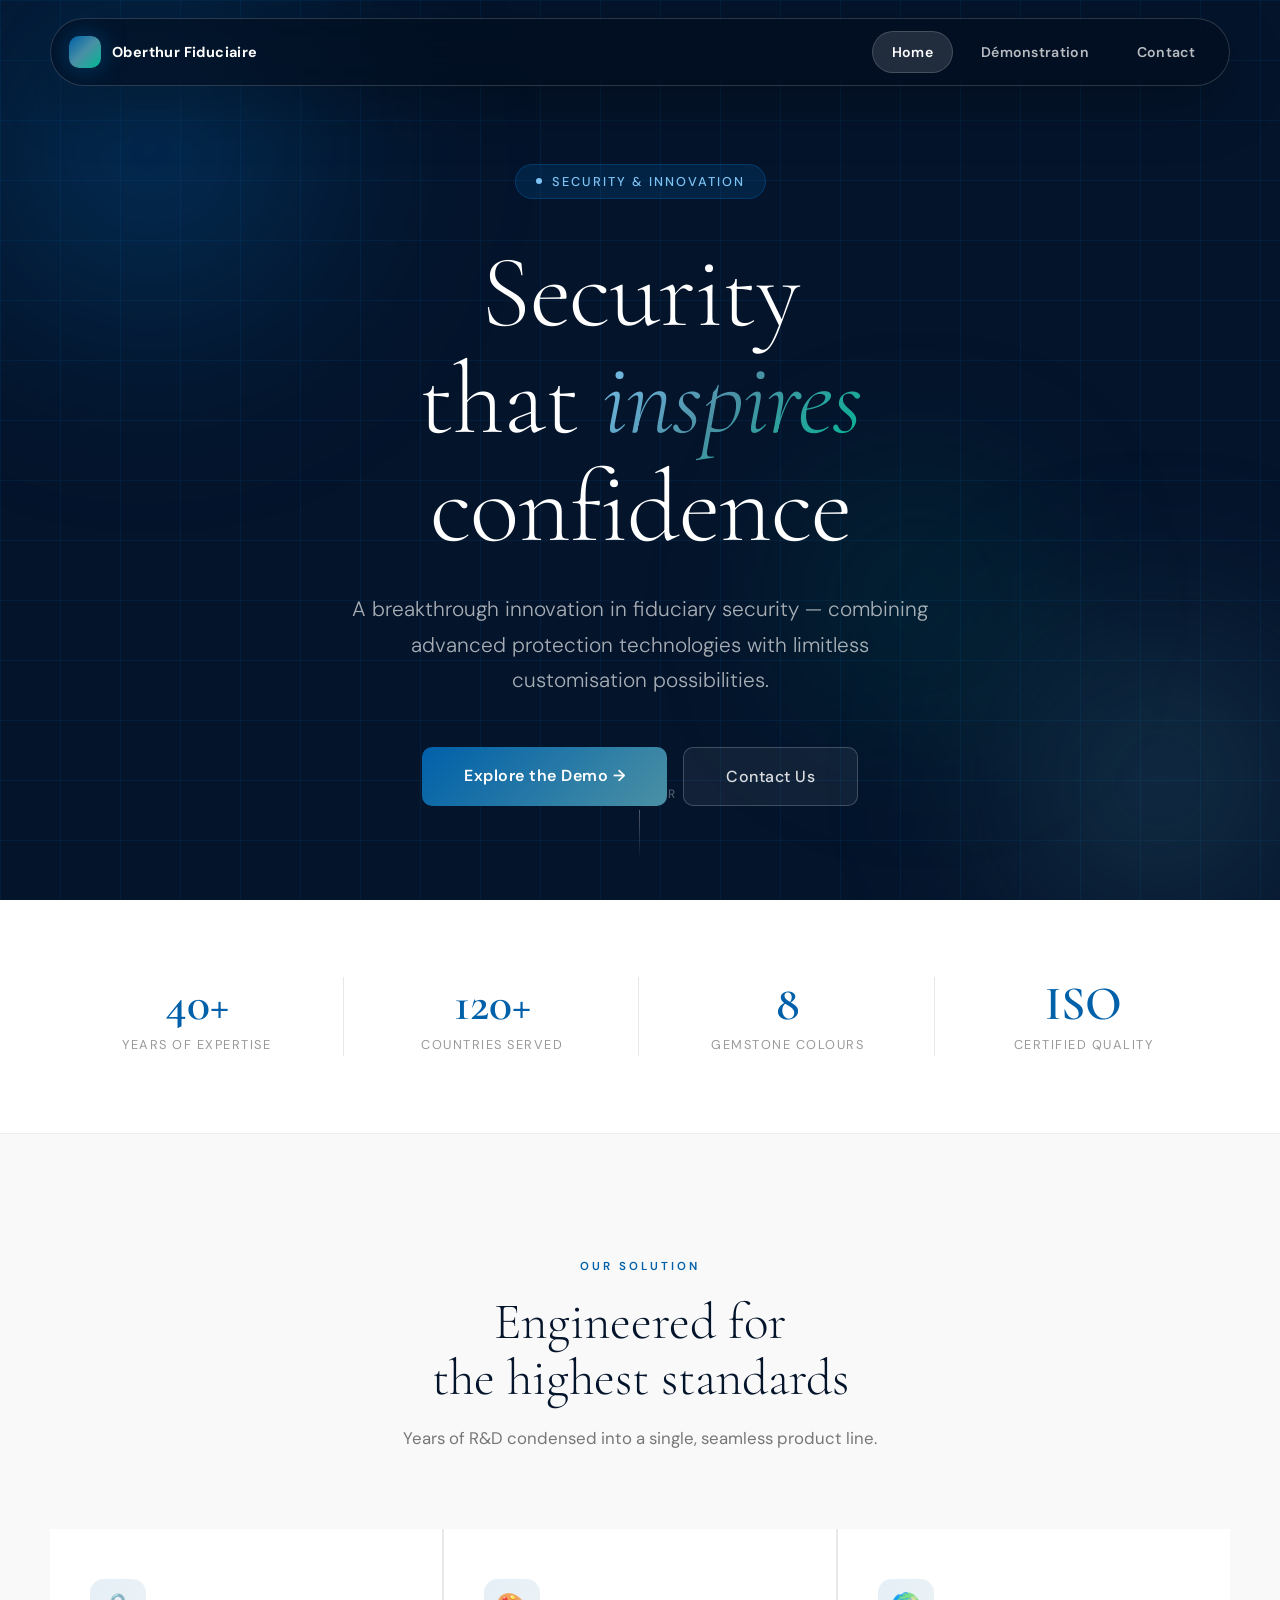
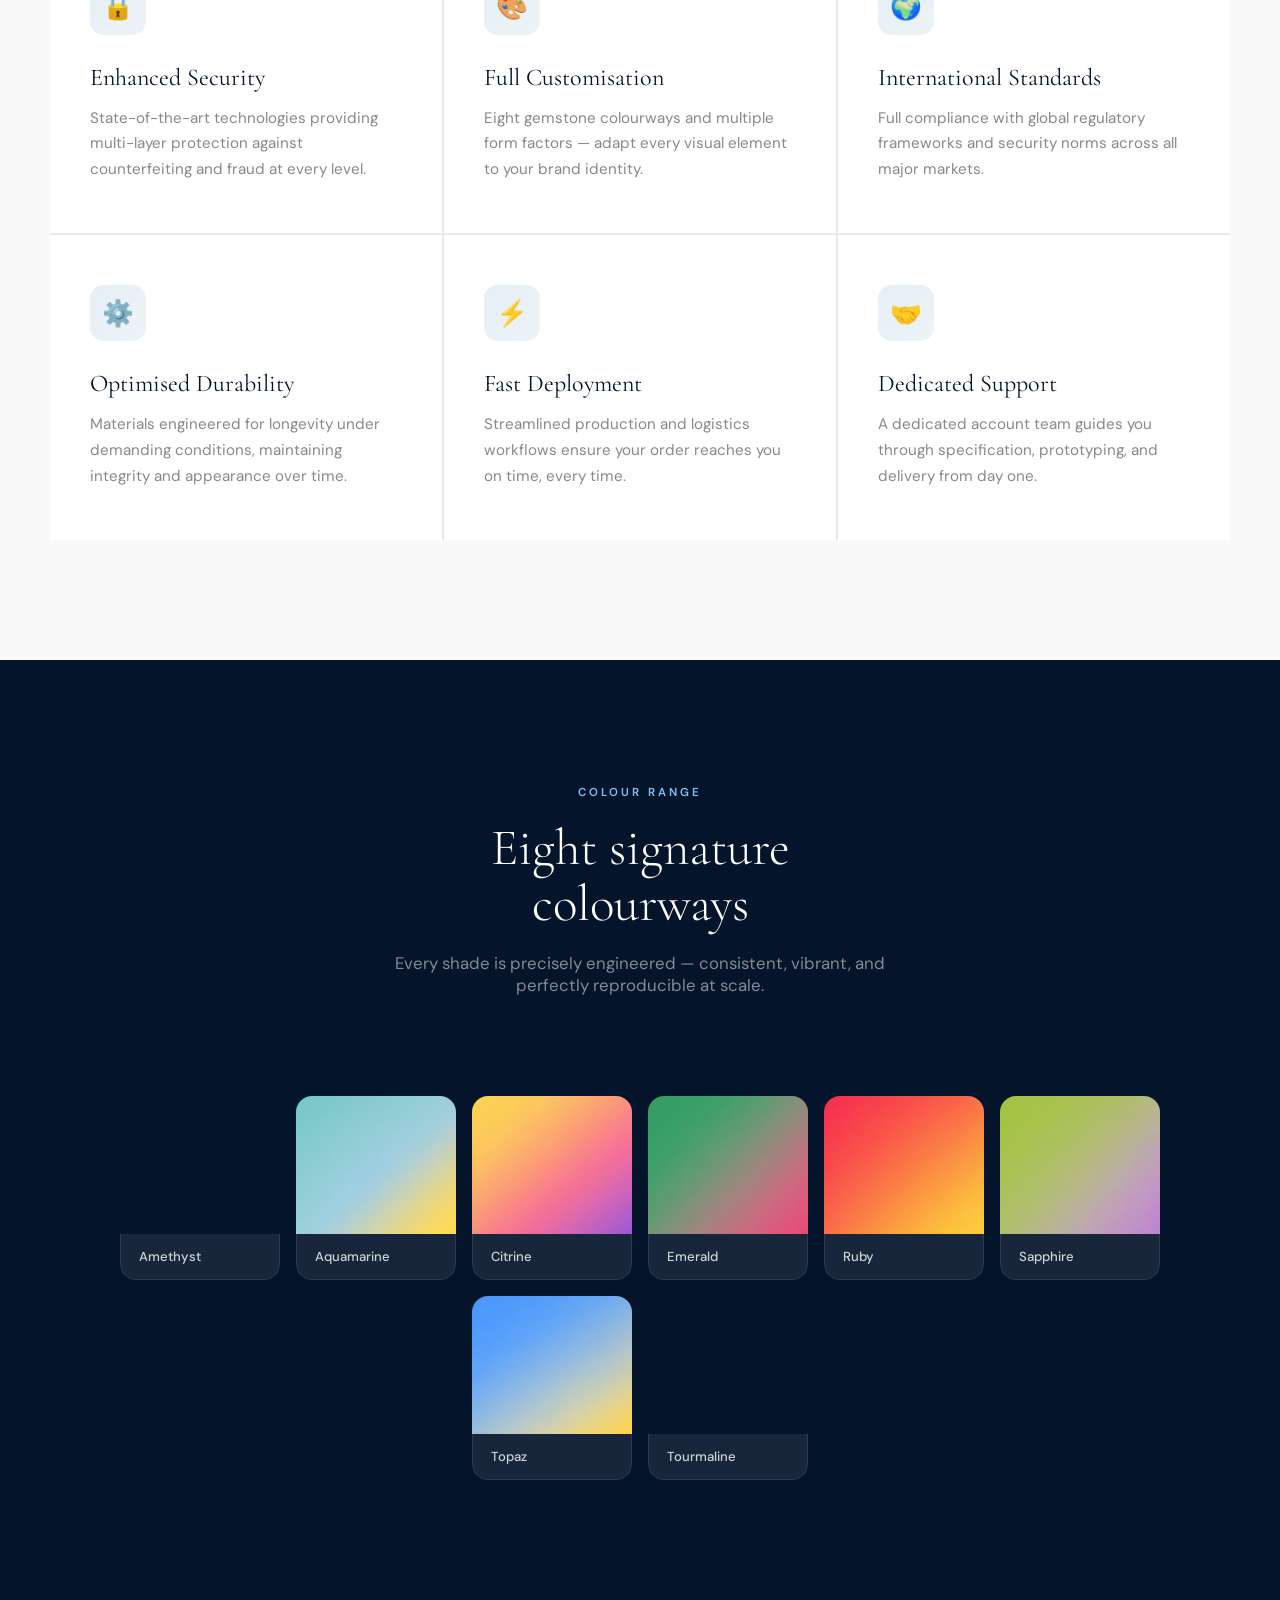
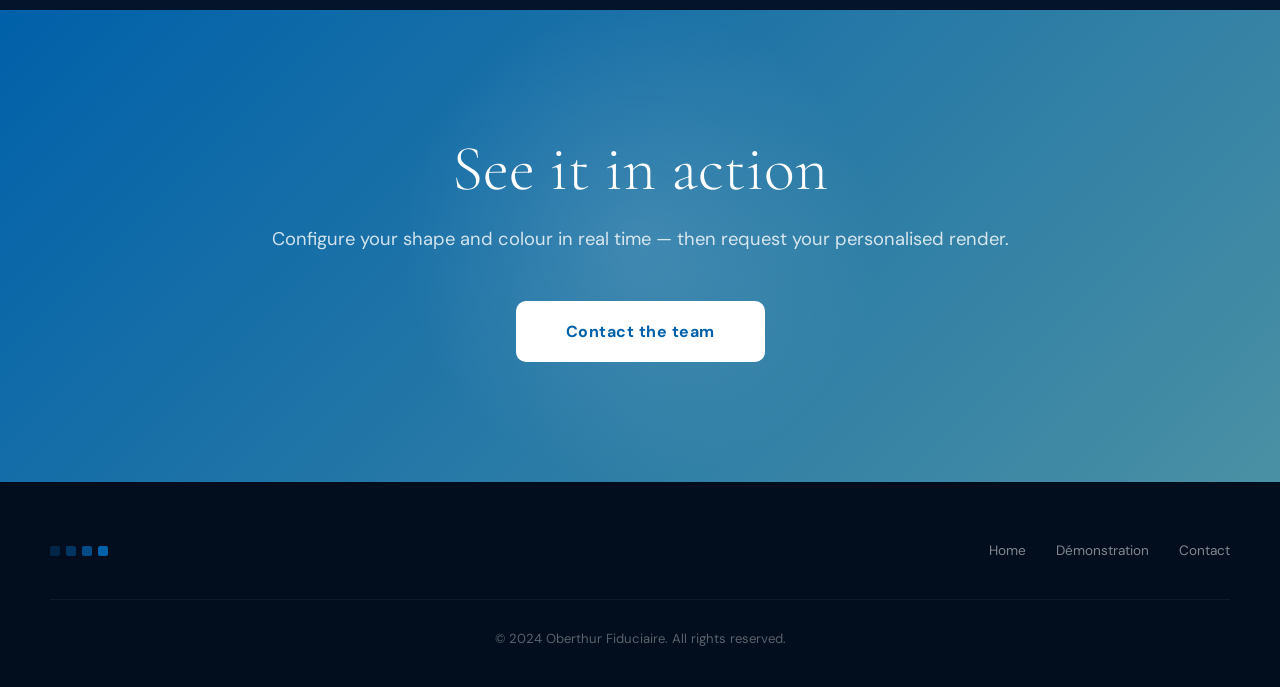
==== index.html @ b6d2b494 "Initial commit" ====
<!DOCTYPE html>
<html lang="fr">
<head>
    <meta charset="UTF-8">
    <meta name="viewport" content="width=device-width, initial-scale=1.0">
    <title>New Solution — Oberthur Fiduciaire</title>
    <link rel="preconnect" href="https://fonts.googleapis.com">
    <link rel="preconnect" href="https://fonts.gstatic.com" crossorigin>
    <link href="https://fonts.googleapis.com/css2?family=Cormorant+Garamond:wght@300;400;600&family=DM+Sans:wght@300;400;500;600;700&display=swap" rel="stylesheet">
    <link rel="stylesheet" href="index.css">
</head>
<body>

    <header class="site-header">
        <div class="container header-inner">
            <a href="index.html" class="brand" aria-label="Accueil Oberthur Fiduciaire">
                <span class="brand-mark"></span>
                <span>Oberthur Fiduciaire</span>
            </a>

            <nav class="main-nav" aria-label="Navigation principale">
                <ul>
                    <li><a href="index.html" class="active">Home</a></li>
                    <li><a href="demo.html">Démonstration</a></li>
                    <li><a href="#contact">Contact</a></li>
                </ul>
            </nav>
        </div>
    </header>

    <main>
        <section class="hero" id="home">
            <div class="hero-bg-grid"></div>
            <div class="hero-orb orb-1"></div>
            <div class="hero-orb orb-2"></div>
            <div class="hero-orb orb-3"></div>

            <div class="hero-content">
                <span class="hero-eyebrow">Security &amp; Innovation</span>
                <h1>Security<br>that <em>inspires</em><br>confidence</h1>
                <p class="hero-lead">A breakthrough innovation in fiduciary security — combining advanced protection technologies with limitless customisation possibilities.</p>
                <div class="hero-actions">
                    <a href="#demonstration" class="btn-hero-primary">Explore the Demo →</a>
                    <a href="#contact" class="btn-hero-ghost">Contact Us</a>
                </div>
            </div>

            <div class="hero-scroll">
                <span>Discover</span>
                <div class="hero-scroll-line"></div>
            </div>
        </section>

        <section class="stats-band" aria-label="Chiffres clés">
            <div class="container">
                <div class="stats-grid">
                    <div class="stat-item">
                        <span class="stat-number">40+</span>
                        <span class="stat-label">Years of expertise</span>
                    </div>
                    <div class="stat-item">
                        <span class="stat-number">120+</span>
                        <span class="stat-label">Countries served</span>
                    </div>
                    <div class="stat-item">
                        <span class="stat-number">8</span>
                        <span class="stat-label">Gemstone colours</span>
                    </div>
                    <div class="stat-item">
                        <span class="stat-number">ISO</span>
                        <span class="stat-label">Certified quality</span>
                    </div>
                </div>
            </div>
        </section>

        <section class="features-section" id="demonstration">
            <div class="container">
                <div class="section-header">
                    <span class="section-tag">Our Solution</span>
                    <h2>Engineered for<br>the highest standards</h2>
                    <p>Years of R&amp;D condensed into a single, seamless product line.</p>
                </div>

                <div class="features-grid">
                    <article class="feature-card">
                        <div class="feature-icon">🔒</div>
                        <h3>Enhanced Security</h3>
                        <p>State-of-the-art technologies providing multi-layer protection against counterfeiting and fraud at every level.</p>
                    </article>
                    <article class="feature-card">
                        <div class="feature-icon">🎨</div>
                        <h3>Full Customisation</h3>
                        <p>Eight gemstone colourways and multiple form factors — adapt every visual element to your brand identity.</p>
                    </article>
                    <article class="feature-card">
                        <div class="feature-icon">🌍</div>
                        <h3>International Standards</h3>
                        <p>Full compliance with global regulatory frameworks and security norms across all major markets.</p>
                    </article>
                    <article class="feature-card">
                        <div class="feature-icon">⚙️</div>
                        <h3>Optimised Durability</h3>
                        <p>Materials engineered for longevity under demanding conditions, maintaining integrity and appearance over time.</p>
                    </article>
                    <article class="feature-card">
                        <div class="feature-icon">⚡</div>
                        <h3>Fast Deployment</h3>
                        <p>Streamlined production and logistics workflows ensure your order reaches you on time, every time.</p>
                    </article>
                    <article class="feature-card">
                        <div class="feature-icon">🤝</div>
                        <h3>Dedicated Support</h3>
                        <p>A dedicated account team guides you through specification, prototyping, and delivery from day one.</p>
                    </article>
                </div>
            </div>
        </section>

        <section class="palette-section">
            <div class="container">
                <div class="section-header">
                    <span class="section-tag">Colour Range</span>
                    <h2>Eight signature<br>colourways</h2>
                    <p>Every shade is precisely engineered — consistent, vibrant, and perfectly reproducible at scale.</p>
                </div>

                <div class="palette-track">
                    <div class="palette-chip palette-amethyst"><div class="palette-swatch"></div><div class="palette-chip-label">Amethyst</div></div>
                    <div class="palette-chip palette-aquamarine"><div class="palette-swatch"></div><div class="palette-chip-label">Aquamarine</div></div>
                    <div class="palette-chip palette-citrine"><div class="palette-swatch"></div><div class="palette-chip-label">Citrine</div></div>
                    <div class="palette-chip palette-emerald"><div class="palette-swatch"></div><div class="palette-chip-label">Emerald</div></div>
                    <div class="palette-chip palette-ruby"><div class="palette-swatch"></div><div class="palette-chip-label">Ruby</div></div>
                    <div class="palette-chip palette-sapphire"><div class="palette-swatch"></div><div class="palette-chip-label">Sapphire</div></div>
                    <div class="palette-chip palette-topaz"><div class="palette-swatch"></div><div class="palette-chip-label">Topaz</div></div>
                    <div class="palette-chip palette-tourmaline"><div class="palette-swatch"></div><div class="palette-chip-label">Tourmaline</div></div>
                </div>
            </div>
        </section>

        <section class="cta-section-full" id="contact">
            <div class="container">
                <h2>See it in action</h2>
                <p>Configure your shape and colour in real time — then request your personalised render.</p>
                <a href="mailto:contact@example.com" class="btn-cta-white">Contact the team</a>
            </div>
        </section>
    </main>

    <footer>
        <div class="container">
            <div class="footer-inner">
                <div class="footer-squares" aria-hidden="true">
                    <div class="footer-sq footer-sq-light"></div>
                    <div class="footer-sq footer-sq-medium"></div>
                    <div class="footer-sq footer-sq-strong"></div>
                    <div class="footer-sq"></div>
                </div>
                <nav class="footer-nav" aria-label="Navigation secondaire">
                    <a href="index.html">Home</a>
                    <a href="#demonstration">Démonstration</a>
                    <a href="#contact">Contact</a>
                </nav>
            </div>
            <p>&copy; 2024 Oberthur Fiduciaire. All rights reserved.</p>
        </div>
    </footer>

</body>
</html>
---- index.css ----
:root {
    --font-display: 'Cormorant Garamond', serif;
    --font-body: 'DM Sans', sans-serif;

    --oberthur-blue: #0060A9;
    --corporate-grey: #525052;
    --security-orange: #FF6B35;
    --glacier-blue: #4A90A4;
    --turquoise: #83C5BE;
    --solar-yellow: #F9C74F;
    --mint-green: #00B894;
    --royal-violet: #6C5CE7;

    --amethyst: #b061e8;
    --aquamarine: #72d5d2;
    --citrine: #ffd94a;
    --emerald: #28a86a;
    --ruby: #ff3157;
    --sapphire: #3294f4;
    --topaz: #f7cf57;
    --tourmaline: #ec6aa5;

    --midnight-navy: #04142b;
    --deep-navy: #020d1d;
    --soft-white: #ffffff;
    --cloud-white: #f9f9f9;
    --line-grey: #e8e8e8;
    --text-dark: #04142b;
    --text-muted: #777777;
    --text-soft: rgba(255,255,255,.72);
}

* {
    box-sizing: border-box;
}

html {
    scroll-behavior: smooth;
}

body {
    margin: 0;
    font-family: var(--font-body);
    color: var(--text-dark);
    background: var(--soft-white);
}

.container {
    width: min(1180px, calc(100% - 40px));
    margin: 0 auto;
}

.site-header {
    position: fixed;
    top: 18px;
    left: 0;
    width: 100%;
    z-index: 1000;
    pointer-events: none;
}

.header-inner {
    pointer-events: auto;
    display: flex;
    align-items: center;
    justify-content: space-between;
    gap: 24px;
    padding: 12px 14px 12px 18px;
    border: 1px solid rgba(255,255,255,.16);
    border-radius: 999px;
    background: rgba(2,13,29,.62);
    backdrop-filter: blur(20px);
    box-shadow: 0 20px 60px rgba(0,0,0,.24);
}

.brand {
    display: inline-flex;
    align-items: center;
    gap: 11px;
    color: var(--soft-white);
    text-decoration: none;
    font-size: .9rem;
    font-weight: 700;
    letter-spacing: .4px;
    white-space: nowrap;
}

.brand-mark {
    width: 32px;
    height: 32px;
    border-radius: 10px;
    background: linear-gradient(135deg, var(--oberthur-blue), var(--glacier-blue), var(--mint-green));
    box-shadow: 0 0 25px rgba(0,96,169,.55);
}

.main-nav ul,
.footer-nav {
    display: flex;
    align-items: center;
    gap: 8px;
    list-style: none;
    padding: 0;
    margin: 0;
}

.main-nav a {
    position: relative;
    display: inline-flex;
    align-items: center;
    justify-content: center;
    min-height: 42px;
    padding: 0 20px;
    border-radius: 999px;
    color: rgba(255,255,255,.72);
    text-decoration: none;
    font-size: .88rem;
    font-weight: 600;
    letter-spacing: .3px;
    transition: all .3s ease;
}

.main-nav a:hover,
.main-nav a.active {
    color: var(--soft-white);
    background: rgba(255,255,255,.12);
}

.main-nav a.active {
    box-shadow: inset 0 0 0 1px rgba(255,255,255,.16);
}

.hero {
    background: var(--midnight-navy);
    min-height: 100vh;
    display: grid;
    place-items: center;
    text-align: center;
    padding: 110px 0 40px;
    position: relative;
    overflow: hidden;
}

.hero-bg-grid {
    position: absolute;
    inset: 0;
    background-image:
        linear-gradient(rgba(0,96,169,.12) 1px, transparent 1px),
        linear-gradient(90deg, rgba(0,96,169,.12) 1px, transparent 1px);
    background-size: 60px 60px;
    animation: gridDrift 30s linear infinite;
}

.hero-orb {
    position: absolute;
    border-radius: 50%;
    filter: blur(90px);
    pointer-events: none;
}

.orb-1 {
    width: 500px;
    height: 500px;
    background: radial-gradient(circle, rgba(0,96,169,.45), transparent 70%);
    top: -100px;
    left: -100px;
}

.orb-2 {
    width: 400px;
    height: 400px;
    background: radial-gradient(circle, rgba(74,144,164,.35), transparent 70%);
    bottom: -80px;
    right: -80px;
}

.orb-3 {
    width: 300px;
    height: 300px;
    background: radial-gradient(circle, rgba(0,184,148,.2), transparent 70%);
    top: 50%;
    left: 60%;
}

.hero-content {
    position: relative;
    z-index: 2;
    padding: 40px 20px;
}

.hero-eyebrow {
    display: inline-flex;
    align-items: center;
    gap: 10px;
    background: rgba(0,96,169,.20);
    border: 1px solid rgba(0,96,169,.40);
    border-radius: 100px;
    padding: 8px 20px;
    font-size: .8rem;
    font-weight: 500;
    letter-spacing: 2px;
    text-transform: uppercase;
    color: #7dc4f5;
    margin-bottom: 40px;
    animation: fadeSlideUp .8s ease both;
}

.hero-eyebrow::before {
    content: '';
    width: 6px;
    height: 6px;
    background: #7dc4f5;
    border-radius: 50%;
    animation: blink 1.5s infinite;
}

.hero h1 {
    font-family: var(--font-display);
    font-size: clamp(3rem, 8vw, 7rem);
    font-weight: 300;
    color: var(--soft-white);
    line-height: 1.05;
    letter-spacing: -1px;
    margin: 0 0 30px;
    animation: fadeSlideUp .8s .15s ease both;
}

.hero h1 em {
    font-style: italic;
    background: linear-gradient(135deg, #7dc4f5, var(--glacier-blue), var(--mint-green));
    -webkit-background-clip: text;
    -webkit-text-fill-color: transparent;
    background-clip: text;
}

.hero-lead {
    font-size: clamp(1rem, 2vw, 1.3rem);
    color: rgba(255,255,255,.65);
    font-weight: 300;
    max-width: 580px;
    margin: 0 auto 50px;
    line-height: 1.7;
    animation: fadeSlideUp .8s .3s ease both;
}

.hero-actions {
    display: flex;
    gap: 16px;
    justify-content: center;
    flex-wrap: wrap;
    animation: fadeSlideUp .8s .45s ease both;
}

.btn-hero-primary,
.btn-hero-ghost,
.btn-cta-white {
    text-decoration: none;
    transition: all .3s ease;
}

.btn-hero-primary {
    background: linear-gradient(135deg, var(--oberthur-blue), var(--glacier-blue));
    color: var(--soft-white);
    padding: 18px 42px;
    border-radius: 10px;
    font-size: 1rem;
    font-weight: 600;
    letter-spacing: .5px;
    box-shadow: 0 0 0 0 rgba(0,96,169,.5);
}

.btn-hero-primary:hover,
.btn-hero-ghost:hover,
.btn-cta-white:hover {
    transform: translateY(-3px);
}

.btn-hero-primary:hover {
    box-shadow: 0 12px 40px rgba(0,96,169,.5);
}

.btn-hero-ghost {
    background: rgba(255,255,255,.06);
    border: 1px solid rgba(255,255,255,.2);
    color: rgba(255,255,255,.85);
    padding: 18px 42px;
    border-radius: 10px;
    font-size: 1rem;
    font-weight: 500;
    letter-spacing: .5px;
}

.btn-hero-ghost:hover {
    background: rgba(255,255,255,.12);
    border-color: rgba(255,255,255,.4);
}

.hero-scroll {
    position: absolute;
    bottom: 40px;
    left: 50%;
    transform: translateX(-50%);
    display: flex;
    flex-direction: column;
    align-items: center;
    gap: 8px;
    color: rgba(255,255,255,.35);
    font-size: .75rem;
    letter-spacing: 2px;
    text-transform: uppercase;
    animation: fadeIn 1s 1s both;
}

.hero-scroll-line {
    width: 1px;
    height: 50px;
    background: linear-gradient(to bottom, rgba(255,255,255,.3), transparent);
    animation: scrollPulse 2s infinite;
}

.stats-band {
    background: var(--soft-white);
    border-bottom: 1px solid #eeeeee;
    padding: 50px 0;
}

.stats-grid {
    display: grid;
    grid-template-columns: repeat(4, 1fr);
    gap: 2px;
}

.stat-item {
    text-align: center;
    padding: 30px 20px;
    position: relative;
}

.stat-item:not(:last-child)::after {
    content: '';
    position: absolute;
    right: 0;
    top: 20%;
    bottom: 20%;
    width: 1px;
    background: var(--line-grey);
}

.stat-number {
    display: block;
    font-family: var(--font-display);
    font-size: 3rem;
    font-weight: 600;
    color: var(--oberthur-blue);
    line-height: 1;
}

.stat-label {
    display: block;
    margin-top: 8px;
    font-size: .8rem;
    text-transform: uppercase;
    letter-spacing: 1.5px;
    color: #999999;
}

.features-section {
    background: var(--cloud-white);
    padding: 120px 0;
}

.section-header {
    text-align: center;
    margin-bottom: 80px;
}

.section-tag {
    display: inline-block;
    font-size: .72rem;
    letter-spacing: 3px;
    text-transform: uppercase;
    color: var(--oberthur-blue);
    font-weight: 600;
    margin-bottom: 20px;
}

.section-header h2 {
    font-family: var(--font-display);
    font-size: clamp(2rem, 4vw, 3.5rem);
    font-weight: 300;
    color: var(--text-dark);
    margin: 0 0 20px;
    line-height: 1.1;
}

.section-header p {
    max-width: 540px;
    margin: 0 auto;
    color: var(--text-muted);
    font-size: 1.05rem;
}

.features-grid {
    display: grid;
    grid-template-columns: repeat(3, 1fr);
    gap: 2px;
    background: var(--line-grey);
}

.feature-card {
    background: var(--soft-white);
    padding: 50px 40px;
    transition: all .3s ease;
    position: relative;
    overflow: hidden;
}

.feature-card::before {
    content: '';
    position: absolute;
    top: 0;
    left: 0;
    right: 0;
    height: 3px;
    background: linear-gradient(90deg, var(--oberthur-blue), var(--glacier-blue));
    transform: scaleX(0);
    transform-origin: left;
    transition: transform .4s ease;
}

.feature-card:hover::before {
    transform: scaleX(1);
}

.feature-card:hover {
    transform: translateY(-4px);
    box-shadow: 0 20px 50px rgba(0,0,0,.08);
}

.feature-icon {
    width: 56px;
    height: 56px;
    background: linear-gradient(135deg, rgba(0,96,169,.1), rgba(74,144,164,.1));
    border-radius: 14px;
    display: flex;
    align-items: center;
    justify-content: center;
    margin-bottom: 28px;
    font-size: 1.6rem;
}

.feature-card h3 {
    font-family: var(--font-display);
    font-size: 1.5rem;
    font-weight: 400;
    color: var(--text-dark);
    margin: 0 0 14px;
}

.feature-card p {
    color: #888888;
    font-size: .95rem;
    line-height: 1.7;
    margin: 0;
}

.palette-section {
    background: var(--midnight-navy);
    padding: 120px 0;
    color: var(--soft-white);
}

.palette-section .section-header h2 {
    color: var(--soft-white);
}

.palette-section .section-header p {
    color: rgba(255,255,255,.5);
}

.palette-section .section-tag {
    color: #7dc4f5;
}

.palette-track {
    display: flex;
    flex-wrap: wrap;
    gap: 16px;
    justify-content: center;
    padding: 20px 0 10px;
}

.palette-chip {
    flex: 0 0 160px;
    border-radius: 16px;
    overflow: hidden;
    transition: transform .3s ease;
    cursor: default;
}

.palette-chip:hover {
    transform: translateY(-8px);
}

.palette-swatch {
    height: 138px;
    width: 100%;
    background-size: cover;
    background-position: center;
    background-repeat: no-repeat;
}

.palette-chip-label {
    background: rgba(255,255,255,.08);
    border: 1px solid rgba(255,255,255,.1);
    border-top: none;
    padding: 14px 18px;
    font-size: .82rem;
    font-weight: 500;
    color: rgba(255,255,255,.8);
    border-radius: 0 0 16px 16px;
}

.palette-amethyst .palette-swatch { background-image: url("couleurs/AMETHYST.png"); }
.palette-aquamarine .palette-swatch { background-image: url("couleurs/AQUAMARINE.png"); }
.palette-citrine .palette-swatch { background-image: url("couleurs/CITRINE.png"); }
.palette-emerald .palette-swatch { background-image: url("couleurs/EMERALD.png"); }
.palette-ruby .palette-swatch { background-image: url("couleurs/RUBY.png"); }
.palette-sapphire .palette-swatch { background-image: url("couleurs/SAPPHIRE.png"); }
.palette-topaz .palette-swatch { background-image: url("couleurs/TOPAZ.png"); }
.palette-tourmaline .palette-swatch { background-image: url("couleurs/TOURMALINE.png"); }

.cta-section-full {
    background: linear-gradient(135deg, var(--oberthur-blue), var(--glacier-blue));
    padding: 120px 0;
    text-align: center;
    position: relative;
    overflow: hidden;
}

.cta-section-full::before {
    content: '';
    position: absolute;
    inset: 0;
    background: radial-gradient(circle at center, rgba(255,255,255,.12), transparent 35%);
}

.cta-section-full h2,
.cta-section-full p,
.cta-section-full a {
    position: relative;
}

.cta-section-full h2 {
    font-family: var(--font-display);
    font-size: clamp(2rem, 5vw, 4rem);
    color: var(--soft-white);
    font-weight: 300;
    margin: 0 0 20px;
}

.cta-section-full p {
    color: rgba(255,255,255,.8);
    font-size: 1.15rem;
    margin: 0 0 50px;
}

.btn-cta-white {
    display: inline-block;
    background: var(--soft-white);
    color: var(--oberthur-blue);
    padding: 20px 50px;
    border-radius: 10px;
    font-size: 1rem;
    font-weight: 700;
    letter-spacing: .5px;
}

.btn-cta-white:hover {
    box-shadow: 0 16px 50px rgba(0,0,0,.25);
}

footer {
    background: var(--deep-navy);
    padding: 60px 0 40px;
}

.footer-inner {
    display: flex;
    justify-content: space-between;
    align-items: center;
    flex-wrap: wrap;
    gap: 30px;
    margin-bottom: 40px;
}

.footer-squares {
    display: flex;
    gap: 6px;
}

.footer-sq {
    width: 10px;
    height: 10px;
    border-radius: 2px;
    background: var(--oberthur-blue);
}

.footer-sq-light { opacity: .3; }
.footer-sq-medium { opacity: .5; }
.footer-sq-strong { opacity: .75; }

.footer-nav {
    gap: 30px;
}

.footer-nav a {
    color: rgba(255,255,255,.5);
    text-decoration: none;
    font-size: .85rem;
    transition: color .3s ease;
}

.footer-nav a:hover {
    color: var(--soft-white);
}

footer p {
    color: rgba(255,255,255,.35);
    font-size: .82rem;
    text-align: center;
    margin: 0;
    border-top: 1px solid rgba(255,255,255,.06);
    padding-top: 30px;
}

@keyframes gridDrift {
    from { transform: translateY(0); }
    to { transform: translateY(60px); }
}

@keyframes blink {
    0%,100% { opacity: 1; }
    50% { opacity: .3; }
}

@keyframes scrollPulse {
    0%,100% { transform: scaleY(1); opacity: .5; }
    50% { transform: scaleY(1.2); opacity: 1; }
}

@keyframes fadeSlideUp {
    from { opacity: 0; transform: translateY(24px); }
    to { opacity: 1; transform: translateY(0); }
}

@keyframes fadeIn {
    from { opacity: 0; }
    to { opacity: 1; }
}

@media (max-width: 900px) {
    .header-inner {
        border-radius: 26px;
        align-items: flex-start;
        flex-direction: column;
    }

    .main-nav {
        width: 100%;
    }

    .main-nav ul {
        display: grid;
        grid-template-columns: repeat(3, 1fr);
        width: 100%;
    }

    .main-nav a {
        padding: 0 10px;
    }

    .stats-grid {
        grid-template-columns: repeat(2, 1fr);
    }

    .features-grid {
        grid-template-columns: 1fr;
    }

    .stat-item:not(:last-child)::after {
        display: none;
    }
}

@media (max-width: 600px) {
    .container {
        width: min(100% - 24px, 1180px);
    }

    .site-header {
        top: 10px;
    }

    .brand {
        font-size: .82rem;
    }

    .main-nav ul {
        grid-template-columns: 1fr;
        gap: 6px;
    }

    .hero {
        padding-top: 190px;
    }

    .stats-grid {
        grid-template-columns: 1fr 1fr;
    }

    .hero-actions {
        flex-direction: column;
        align-items: center;
    }

    .btn-hero-primary,
    .btn-hero-ghost,
    .btn-cta-white {
        width: min(100%, 320px);
    }

    .footer-inner {
        flex-direction: column;
        align-items: flex-start;
    }
}
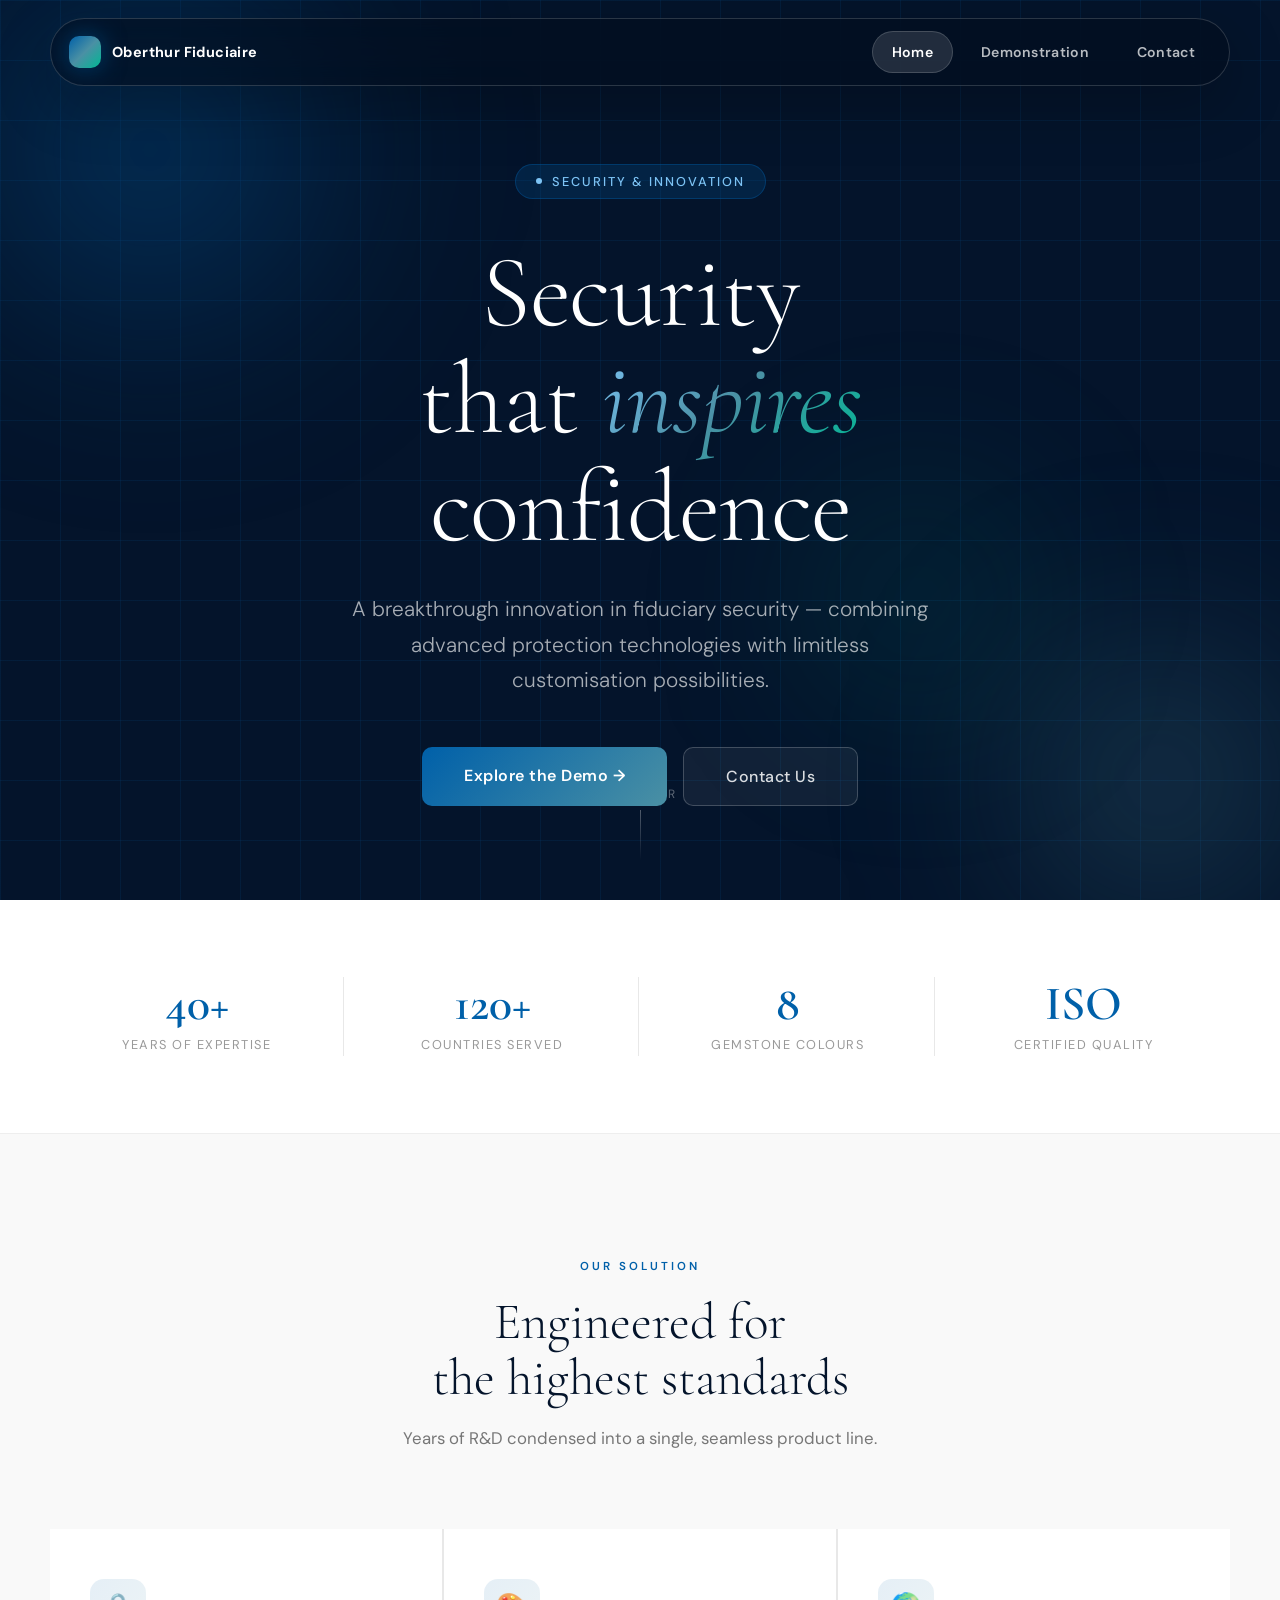
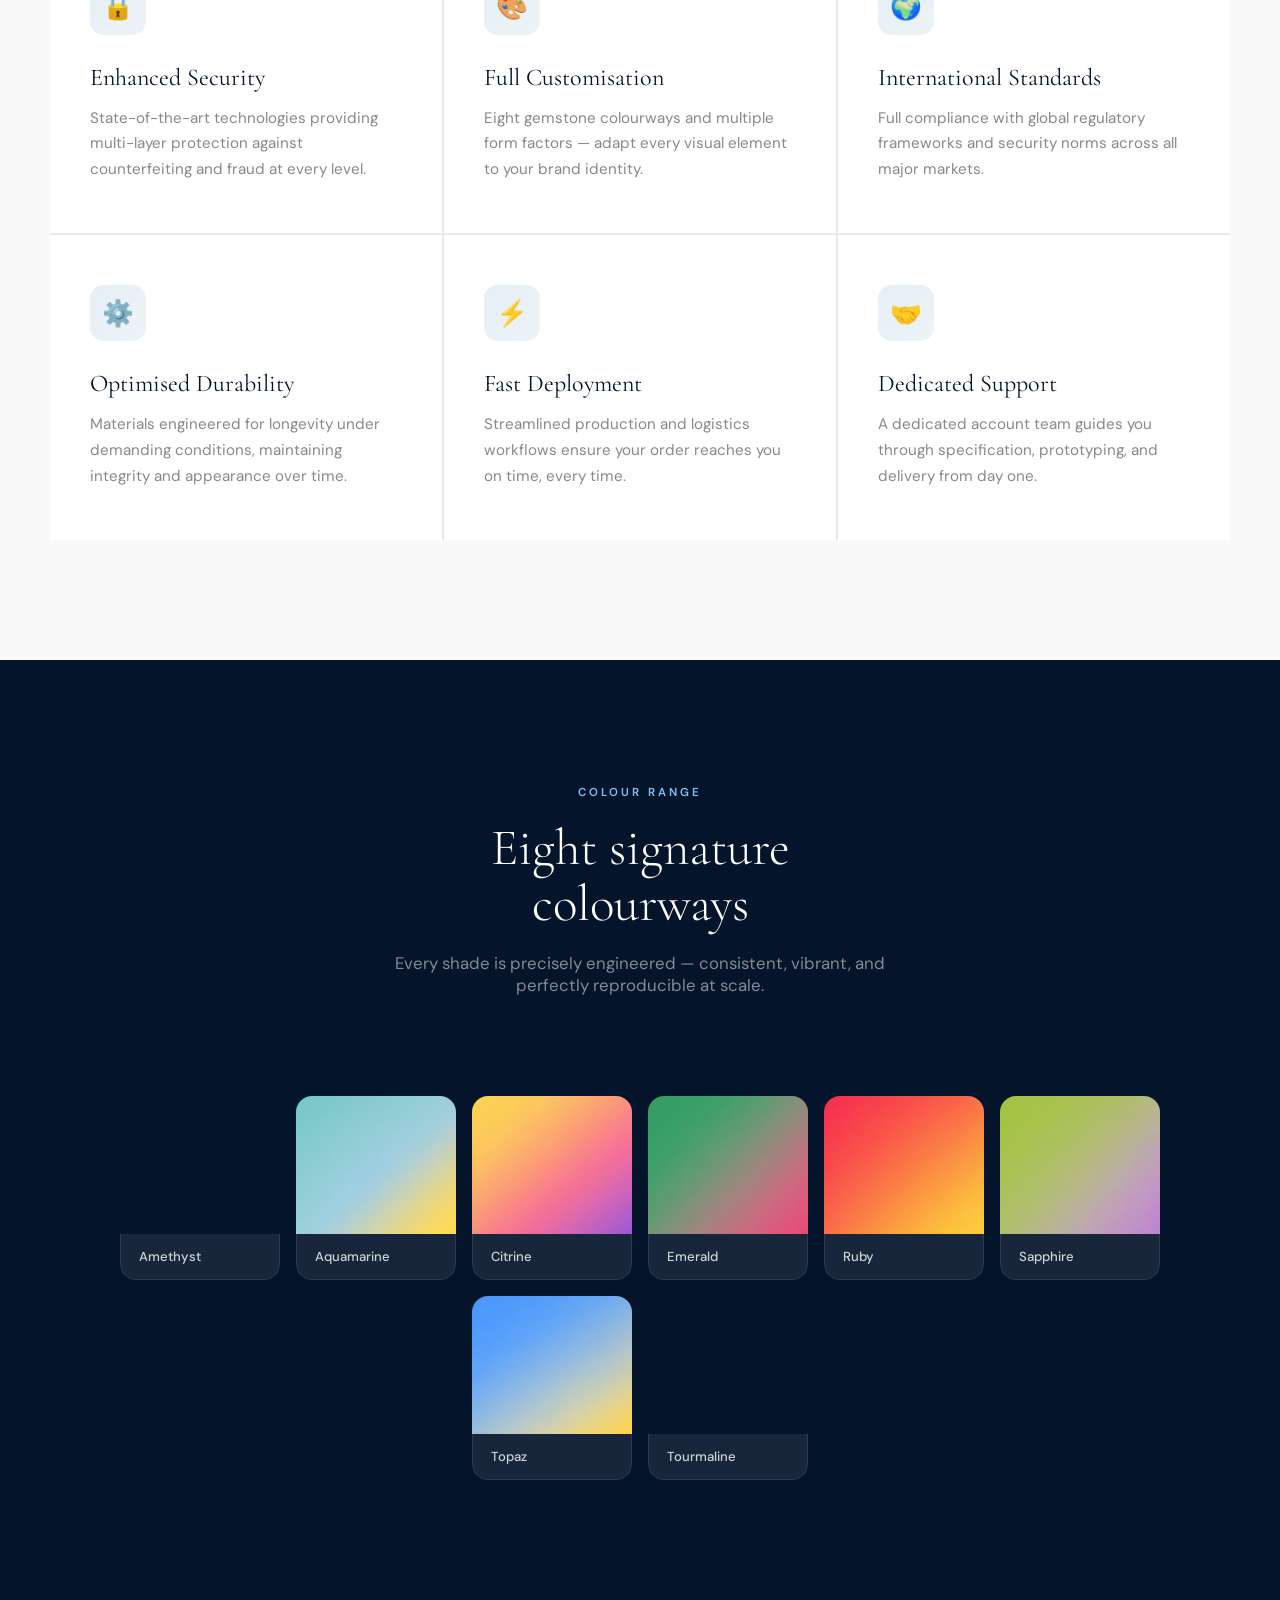
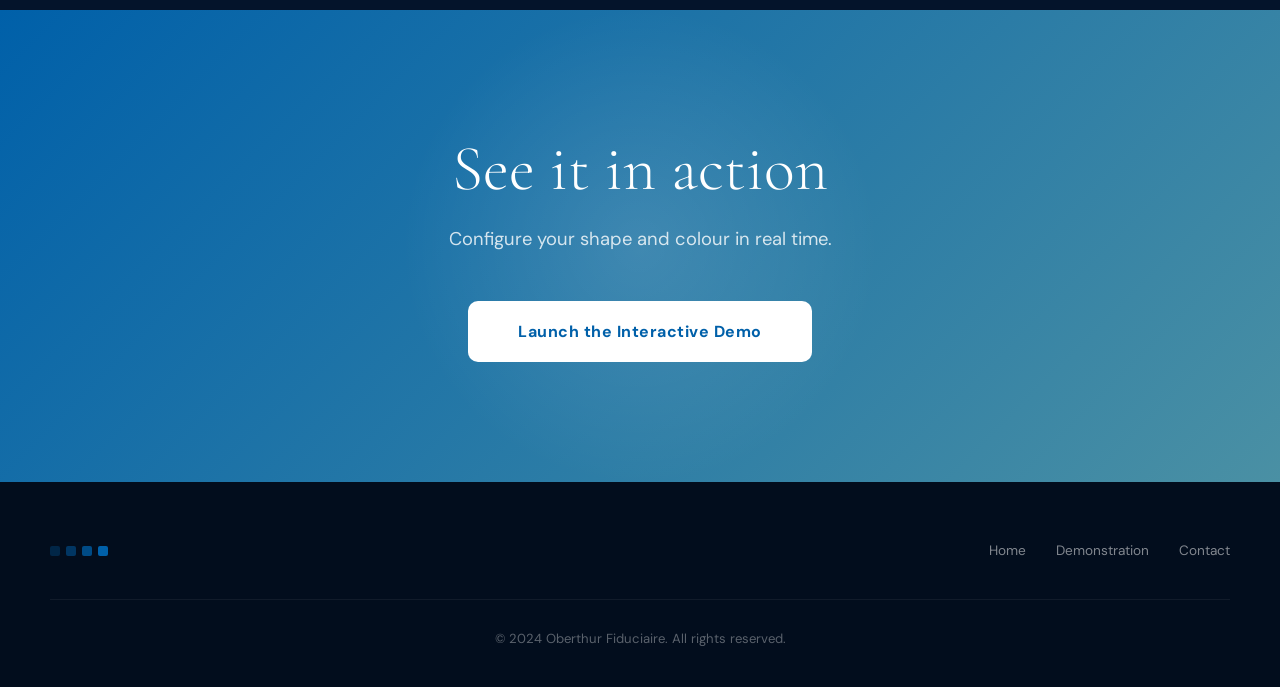
==== commit fb3efcf9: "Nouvelle version responsive" ====
--- a/index.html
+++ b/index.html
@@ -1,170 +1,97 @@
 <!DOCTYPE html>
-<html lang="fr">
+<html lang="en">
 <head>
-    <meta charset="UTF-8">
-    <meta name="viewport" content="width=device-width, initial-scale=1.0">
-    <title>New Solution — Oberthur Fiduciaire</title>
-    <link rel="preconnect" href="https://fonts.googleapis.com">
-    <link rel="preconnect" href="https://fonts.gstatic.com" crossorigin>
-    <link href="https://fonts.googleapis.com/css2?family=Cormorant+Garamond:wght@300;400;600&family=DM+Sans:wght@300;400;500;600;700&display=swap" rel="stylesheet">
-    <link rel="stylesheet" href="index.css">
+  <meta charset="UTF-8" />
+  <meta name="viewport" content="width=device-width, initial-scale=1.0" />
+  <title>New Solution — Oberthur Fiduciaire</title>
+  <link rel="preconnect" href="https://fonts.googleapis.com" />
+  <link rel="preconnect" href="https://fonts.gstatic.com" crossorigin />
+  <link href="https://fonts.googleapis.com/css2?family=Cormorant+Garamond:wght@300;400;600&family=DM+Sans:wght@300;400;500;600;700&display=swap" rel="stylesheet" />
+  <link rel="stylesheet" href="index.css" />
 </head>
 <body>
+  <header class="site-header">
+    <div class="container header-inner">
+      <a href="index.html" class="brand" aria-label="Oberthur Fiduciaire home">
+        <span class="brand-mark"></span>
+        <span>Oberthur Fiduciaire</span>
+      </a>
+      <nav class="main-nav" aria-label="Main navigation">
+        <ul>
+          <li><a href="index.html" class="active">Home</a></li>
+          <li><a href="demo.html">Demonstration</a></li>
+          <li><a href="#contact">Contact</a></li>
+        </ul>
+      </nav>
+    </div>
+  </header>
 
-    <header class="site-header">
-        <div class="container header-inner">
-            <a href="index.html" class="brand" aria-label="Accueil Oberthur Fiduciaire">
-                <span class="brand-mark"></span>
-                <span>Oberthur Fiduciaire</span>
-            </a>
+  <main>
+    <section class="hero" id="home">
+      <div class="hero-bg-grid"></div>
+      <div class="hero-orb orb-1"></div>
+      <div class="hero-orb orb-2"></div>
+      <div class="hero-orb orb-3"></div>
+      <div class="hero-content">
+        <span class="hero-eyebrow">Security &amp; Innovation</span>
+        <h1>Security<br>that <em>inspires</em><br>confidence</h1>
+        <p class="hero-lead">A breakthrough innovation in fiduciary security — combining advanced protection technologies with limitless customisation possibilities.</p>
+        <div class="hero-actions">
+          <a href="demo.html" class="btn-hero-primary">Explore the Demo →</a>
+          <a href="#contact" class="btn-hero-ghost">Contact Us</a>
+        </div>
+      </div>
+      <div class="hero-scroll"><span>Discover</span><div class="hero-scroll-line"></div></div>
+    </section>
 
-            <nav class="main-nav" aria-label="Navigation principale">
-                <ul>
-                    <li><a href="index.html" class="active">Home</a></li>
-                    <li><a href="demo.html">Démonstration</a></li>
-                    <li><a href="#contact">Contact</a></li>
-                </ul>
-            </nav>
+    <section class="stats-band" aria-label="Key figures">
+      <div class="container"><div class="stats-grid">
+        <div class="stat-item"><span class="stat-number">40+</span><span class="stat-label">Years of expertise</span></div>
+        <div class="stat-item"><span class="stat-number">120+</span><span class="stat-label">Countries served</span></div>
+        <div class="stat-item"><span class="stat-number">8</span><span class="stat-label">Gemstone colours</span></div>
+        <div class="stat-item"><span class="stat-number">ISO</span><span class="stat-label">Certified quality</span></div>
+      </div></div>
+    </section>
+
+    <section class="features-section" id="solution">
+      <div class="container">
+        <div class="section-header">
+          <span class="section-tag">Our Solution</span>
+          <h2>Engineered for<br>the highest standards</h2>
+          <p>Years of R&amp;D condensed into a single, seamless product line.</p>
         </div>
-    </header>
+        <div class="features-grid">
+          <article class="feature-card"><div class="feature-icon">🔒</div><h3>Enhanced Security</h3><p>State-of-the-art technologies providing multi-layer protection against counterfeiting and fraud at every level.</p></article>
+          <article class="feature-card"><div class="feature-icon">🎨</div><h3>Full Customisation</h3><p>Eight gemstone colourways and multiple form factors — adapt every visual element to your brand identity.</p></article>
+          <article class="feature-card"><div class="feature-icon">🌍</div><h3>International Standards</h3><p>Full compliance with global regulatory frameworks and security norms across all major markets.</p></article>
+          <article class="feature-card"><div class="feature-icon">⚙️</div><h3>Optimised Durability</h3><p>Materials engineered for longevity under demanding conditions, maintaining integrity and appearance over time.</p></article>
+          <article class="feature-card"><div class="feature-icon">⚡</div><h3>Fast Deployment</h3><p>Streamlined production and logistics workflows ensure your order reaches you on time, every time.</p></article>
+          <article class="feature-card"><div class="feature-icon">🤝</div><h3>Dedicated Support</h3><p>A dedicated account team guides you through specification, prototyping, and delivery from day one.</p></article>
+        </div>
+      </div>
+    </section>
 
-    <main>
-        <section class="hero" id="home">
-            <div class="hero-bg-grid"></div>
-            <div class="hero-orb orb-1"></div>
-            <div class="hero-orb orb-2"></div>
-            <div class="hero-orb orb-3"></div>
+    <section class="palette-section">
+      <div class="container">
+        <div class="section-header"><span class="section-tag">Colour Range</span><h2>Eight signature<br>colourways</h2><p>Every shade is precisely engineered — consistent, vibrant, and perfectly reproducible at scale.</p></div>
+        <div class="palette-track">
+          <div class="palette-chip palette-amethyst"><div class="palette-swatch"></div><div class="palette-chip-label">Amethyst</div></div>
+          <div class="palette-chip palette-aquamarine"><div class="palette-swatch"></div><div class="palette-chip-label">Aquamarine</div></div>
+          <div class="palette-chip palette-citrine"><div class="palette-swatch"></div><div class="palette-chip-label">Citrine</div></div>
+          <div class="palette-chip palette-emerald"><div class="palette-swatch"></div><div class="palette-chip-label">Emerald</div></div>
+          <div class="palette-chip palette-ruby"><div class="palette-swatch"></div><div class="palette-chip-label">Ruby</div></div>
+          <div class="palette-chip palette-sapphire"><div class="palette-swatch"></div><div class="palette-chip-label">Sapphire</div></div>
+          <div class="palette-chip palette-topaz"><div class="palette-swatch"></div><div class="palette-chip-label">Topaz</div></div>
+          <div class="palette-chip palette-tourmaline"><div class="palette-swatch"></div><div class="palette-chip-label">Tourmaline</div></div>
+        </div>
+      </div>
+    </section>
 
-            <div class="hero-content">
-                <span class="hero-eyebrow">Security &amp; Innovation</span>
-                <h1>Security<br>that <em>inspires</em><br>confidence</h1>
-                <p class="hero-lead">A breakthrough innovation in fiduciary security — combining advanced protection technologies with limitless customisation possibilities.</p>
-                <div class="hero-actions">
-                    <a href="#demonstration" class="btn-hero-primary">Explore the Demo →</a>
-                    <a href="#contact" class="btn-hero-ghost">Contact Us</a>
-                </div>
-            </div>
+    <section class="cta-section-full" id="contact">
+      <div class="container"><h2>See it in action</h2><p>Configure your shape and colour in real time.</p><a href="demo.html" class="btn-cta-white">Launch the Interactive Demo</a></div>
+    </section>
+  </main>
 
-            <div class="hero-scroll">
-                <span>Discover</span>
-                <div class="hero-scroll-line"></div>
-            </div>
-        </section>
-
-        <section class="stats-band" aria-label="Chiffres clés">
-            <div class="container">
-                <div class="stats-grid">
-                    <div class="stat-item">
-                        <span class="stat-number">40+</span>
-                        <span class="stat-label">Years of expertise</span>
-                    </div>
-                    <div class="stat-item">
-                        <span class="stat-number">120+</span>
-                        <span class="stat-label">Countries served</span>
-                    </div>
-                    <div class="stat-item">
-                        <span class="stat-number">8</span>
-                        <span class="stat-label">Gemstone colours</span>
-                    </div>
-                    <div class="stat-item">
-                        <span class="stat-number">ISO</span>
-                        <span class="stat-label">Certified quality</span>
-                    </div>
-                </div>
-            </div>
-        </section>
-
-        <section class="features-section" id="demonstration">
-            <div class="container">
-                <div class="section-header">
-                    <span class="section-tag">Our Solution</span>
-                    <h2>Engineered for<br>the highest standards</h2>
-                    <p>Years of R&amp;D condensed into a single, seamless product line.</p>
-                </div>
-
-                <div class="features-grid">
-                    <article class="feature-card">
-                        <div class="feature-icon">🔒</div>
-                        <h3>Enhanced Security</h3>
-                        <p>State-of-the-art technologies providing multi-layer protection against counterfeiting and fraud at every level.</p>
-                    </article>
-                    <article class="feature-card">
-                        <div class="feature-icon">🎨</div>
-                        <h3>Full Customisation</h3>
-                        <p>Eight gemstone colourways and multiple form factors — adapt every visual element to your brand identity.</p>
-                    </article>
-                    <article class="feature-card">
-                        <div class="feature-icon">🌍</div>
-                        <h3>International Standards</h3>
-                        <p>Full compliance with global regulatory frameworks and security norms across all major markets.</p>
-                    </article>
-                    <article class="feature-card">
-                        <div class="feature-icon">⚙️</div>
-                        <h3>Optimised Durability</h3>
-                        <p>Materials engineered for longevity under demanding conditions, maintaining integrity and appearance over time.</p>
-                    </article>
-                    <article class="feature-card">
-                        <div class="feature-icon">⚡</div>
-                        <h3>Fast Deployment</h3>
-                        <p>Streamlined production and logistics workflows ensure your order reaches you on time, every time.</p>
-                    </article>
-                    <article class="feature-card">
-                        <div class="feature-icon">🤝</div>
-                        <h3>Dedicated Support</h3>
-                        <p>A dedicated account team guides you through specification, prototyping, and delivery from day one.</p>
-                    </article>
-                </div>
-            </div>
-        </section>
-
-        <section class="palette-section">
-            <div class="container">
-                <div class="section-header">
-                    <span class="section-tag">Colour Range</span>
-                    <h2>Eight signature<br>colourways</h2>
-                    <p>Every shade is precisely engineered — consistent, vibrant, and perfectly reproducible at scale.</p>
-                </div>
-
-                <div class="palette-track">
-                    <div class="palette-chip palette-amethyst"><div class="palette-swatch"></div><div class="palette-chip-label">Amethyst</div></div>
-                    <div class="palette-chip palette-aquamarine"><div class="palette-swatch"></div><div class="palette-chip-label">Aquamarine</div></div>
-                    <div class="palette-chip palette-citrine"><div class="palette-swatch"></div><div class="palette-chip-label">Citrine</div></div>
-                    <div class="palette-chip palette-emerald"><div class="palette-swatch"></div><div class="palette-chip-label">Emerald</div></div>
-                    <div class="palette-chip palette-ruby"><div class="palette-swatch"></div><div class="palette-chip-label">Ruby</div></div>
-                    <div class="palette-chip palette-sapphire"><div class="palette-swatch"></div><div class="palette-chip-label">Sapphire</div></div>
-                    <div class="palette-chip palette-topaz"><div class="palette-swatch"></div><div class="palette-chip-label">Topaz</div></div>
-                    <div class="palette-chip palette-tourmaline"><div class="palette-swatch"></div><div class="palette-chip-label">Tourmaline</div></div>
-                </div>
-            </div>
-        </section>
-
-        <section class="cta-section-full" id="contact">
-            <div class="container">
-                <h2>See it in action</h2>
-                <p>Configure your shape and colour in real time — then request your personalised render.</p>
-                <a href="mailto:contact@example.com" class="btn-cta-white">Contact the team</a>
-            </div>
-        </section>
-    </main>
-
-    <footer>
-        <div class="container">
-            <div class="footer-inner">
-                <div class="footer-squares" aria-hidden="true">
-                    <div class="footer-sq footer-sq-light"></div>
-                    <div class="footer-sq footer-sq-medium"></div>
-                    <div class="footer-sq footer-sq-strong"></div>
-                    <div class="footer-sq"></div>
-                </div>
-                <nav class="footer-nav" aria-label="Navigation secondaire">
-                    <a href="index.html">Home</a>
-                    <a href="#demonstration">Démonstration</a>
-                    <a href="#contact">Contact</a>
-                </nav>
-            </div>
-            <p>&copy; 2024 Oberthur Fiduciaire. All rights reserved.</p>
-        </div>
-    </footer>
-
+  <footer><div class="container"><div class="footer-inner"><div class="footer-squares" aria-hidden="true"><div class="footer-sq footer-sq-light"></div><div class="footer-sq footer-sq-medium"></div><div class="footer-sq footer-sq-strong"></div><div class="footer-sq"></div></div><nav class="footer-nav" aria-label="Secondary navigation"><a href="index.html">Home</a><a href="demo.html">Demonstration</a><a href="#contact">Contact</a></nav></div><p>&copy; 2024 Oberthur Fiduciaire. All rights reserved.</p></div></footer>
 </body>
 </html>
--- a/index.css
+++ b/index.css
@@ -1,736 +1 @@
-:root {
-    --font-display: 'Cormorant Garamond', serif;
-    --font-body: 'DM Sans', sans-serif;
-
-    --oberthur-blue: #0060A9;
-    --corporate-grey: #525052;
-    --security-orange: #FF6B35;
-    --glacier-blue: #4A90A4;
-    --turquoise: #83C5BE;
-    --solar-yellow: #F9C74F;
-    --mint-green: #00B894;
-    --royal-violet: #6C5CE7;
-
-    --amethyst: #b061e8;
-    --aquamarine: #72d5d2;
-    --citrine: #ffd94a;
-    --emerald: #28a86a;
-    --ruby: #ff3157;
-    --sapphire: #3294f4;
-    --topaz: #f7cf57;
-    --tourmaline: #ec6aa5;
-
-    --midnight-navy: #04142b;
-    --deep-navy: #020d1d;
-    --soft-white: #ffffff;
-    --cloud-white: #f9f9f9;
-    --line-grey: #e8e8e8;
-    --text-dark: #04142b;
-    --text-muted: #777777;
-    --text-soft: rgba(255,255,255,.72);
-}
-
-* {
-    box-sizing: border-box;
-}
-
-html {
-    scroll-behavior: smooth;
-}
-
-body {
-    margin: 0;
-    font-family: var(--font-body);
-    color: var(--text-dark);
-    background: var(--soft-white);
-}
-
-.container {
-    width: min(1180px, calc(100% - 40px));
-    margin: 0 auto;
-}
-
-.site-header {
-    position: fixed;
-    top: 18px;
-    left: 0;
-    width: 100%;
-    z-index: 1000;
-    pointer-events: none;
-}
-
-.header-inner {
-    pointer-events: auto;
-    display: flex;
-    align-items: center;
-    justify-content: space-between;
-    gap: 24px;
-    padding: 12px 14px 12px 18px;
-    border: 1px solid rgba(255,255,255,.16);
-    border-radius: 999px;
-    background: rgba(2,13,29,.62);
-    backdrop-filter: blur(20px);
-    box-shadow: 0 20px 60px rgba(0,0,0,.24);
-}
-
-.brand {
-    display: inline-flex;
-    align-items: center;
-    gap: 11px;
-    color: var(--soft-white);
-    text-decoration: none;
-    font-size: .9rem;
-    font-weight: 700;
-    letter-spacing: .4px;
-    white-space: nowrap;
-}
-
-.brand-mark {
-    width: 32px;
-    height: 32px;
-    border-radius: 10px;
-    background: linear-gradient(135deg, var(--oberthur-blue), var(--glacier-blue), var(--mint-green));
-    box-shadow: 0 0 25px rgba(0,96,169,.55);
-}
-
-.main-nav ul,
-.footer-nav {
-    display: flex;
-    align-items: center;
-    gap: 8px;
-    list-style: none;
-    padding: 0;
-    margin: 0;
-}
-
-.main-nav a {
-    position: relative;
-    display: inline-flex;
-    align-items: center;
-    justify-content: center;
-    min-height: 42px;
-    padding: 0 20px;
-    border-radius: 999px;
-    color: rgba(255,255,255,.72);
-    text-decoration: none;
-    font-size: .88rem;
-    font-weight: 600;
-    letter-spacing: .3px;
-    transition: all .3s ease;
-}
-
-.main-nav a:hover,
-.main-nav a.active {
-    color: var(--soft-white);
-    background: rgba(255,255,255,.12);
-}
-
-.main-nav a.active {
-    box-shadow: inset 0 0 0 1px rgba(255,255,255,.16);
-}
-
-.hero {
-    background: var(--midnight-navy);
-    min-height: 100vh;
-    display: grid;
-    place-items: center;
-    text-align: center;
-    padding: 110px 0 40px;
-    position: relative;
-    overflow: hidden;
-}
-
-.hero-bg-grid {
-    position: absolute;
-    inset: 0;
-    background-image:
-        linear-gradient(rgba(0,96,169,.12) 1px, transparent 1px),
-        linear-gradient(90deg, rgba(0,96,169,.12) 1px, transparent 1px);
-    background-size: 60px 60px;
-    animation: gridDrift 30s linear infinite;
-}
-
-.hero-orb {
-    position: absolute;
-    border-radius: 50%;
-    filter: blur(90px);
-    pointer-events: none;
-}
-
-.orb-1 {
-    width: 500px;
-    height: 500px;
-    background: radial-gradient(circle, rgba(0,96,169,.45), transparent 70%);
-    top: -100px;
-    left: -100px;
-}
-
-.orb-2 {
-    width: 400px;
-    height: 400px;
-    background: radial-gradient(circle, rgba(74,144,164,.35), transparent 70%);
-    bottom: -80px;
-    right: -80px;
-}
-
-.orb-3 {
-    width: 300px;
-    height: 300px;
-    background: radial-gradient(circle, rgba(0,184,148,.2), transparent 70%);
-    top: 50%;
-    left: 60%;
-}
-
-.hero-content {
-    position: relative;
-    z-index: 2;
-    padding: 40px 20px;
-}
-
-.hero-eyebrow {
-    display: inline-flex;
-    align-items: center;
-    gap: 10px;
-    background: rgba(0,96,169,.20);
-    border: 1px solid rgba(0,96,169,.40);
-    border-radius: 100px;
-    padding: 8px 20px;
-    font-size: .8rem;
-    font-weight: 500;
-    letter-spacing: 2px;
-    text-transform: uppercase;
-    color: #7dc4f5;
-    margin-bottom: 40px;
-    animation: fadeSlideUp .8s ease both;
-}
-
-.hero-eyebrow::before {
-    content: '';
-    width: 6px;
-    height: 6px;
-    background: #7dc4f5;
-    border-radius: 50%;
-    animation: blink 1.5s infinite;
-}
-
-.hero h1 {
-    font-family: var(--font-display);
-    font-size: clamp(3rem, 8vw, 7rem);
-    font-weight: 300;
-    color: var(--soft-white);
-    line-height: 1.05;
-    letter-spacing: -1px;
-    margin: 0 0 30px;
-    animation: fadeSlideUp .8s .15s ease both;
-}
-
-.hero h1 em {
-    font-style: italic;
-    background: linear-gradient(135deg, #7dc4f5, var(--glacier-blue), var(--mint-green));
-    -webkit-background-clip: text;
-    -webkit-text-fill-color: transparent;
-    background-clip: text;
-}
-
-.hero-lead {
-    font-size: clamp(1rem, 2vw, 1.3rem);
-    color: rgba(255,255,255,.65);
-    font-weight: 300;
-    max-width: 580px;
-    margin: 0 auto 50px;
-    line-height: 1.7;
-    animation: fadeSlideUp .8s .3s ease both;
-}
-
-.hero-actions {
-    display: flex;
-    gap: 16px;
-    justify-content: center;
-    flex-wrap: wrap;
-    animation: fadeSlideUp .8s .45s ease both;
-}
-
-.btn-hero-primary,
-.btn-hero-ghost,
-.btn-cta-white {
-    text-decoration: none;
-    transition: all .3s ease;
-}
-
-.btn-hero-primary {
-    background: linear-gradient(135deg, var(--oberthur-blue), var(--glacier-blue));
-    color: var(--soft-white);
-    padding: 18px 42px;
-    border-radius: 10px;
-    font-size: 1rem;
-    font-weight: 600;
-    letter-spacing: .5px;
-    box-shadow: 0 0 0 0 rgba(0,96,169,.5);
-}
-
-.btn-hero-primary:hover,
-.btn-hero-ghost:hover,
-.btn-cta-white:hover {
-    transform: translateY(-3px);
-}
-
-.btn-hero-primary:hover {
-    box-shadow: 0 12px 40px rgba(0,96,169,.5);
-}
-
-.btn-hero-ghost {
-    background: rgba(255,255,255,.06);
-    border: 1px solid rgba(255,255,255,.2);
-    color: rgba(255,255,255,.85);
-    padding: 18px 42px;
-    border-radius: 10px;
-    font-size: 1rem;
-    font-weight: 500;
-    letter-spacing: .5px;
-}
-
-.btn-hero-ghost:hover {
-    background: rgba(255,255,255,.12);
-    border-color: rgba(255,255,255,.4);
-}
-
-.hero-scroll {
-    position: absolute;
-    bottom: 40px;
-    left: 50%;
-    transform: translateX(-50%);
-    display: flex;
-    flex-direction: column;
-    align-items: center;
-    gap: 8px;
-    color: rgba(255,255,255,.35);
-    font-size: .75rem;
-    letter-spacing: 2px;
-    text-transform: uppercase;
-    animation: fadeIn 1s 1s both;
-}
-
-.hero-scroll-line {
-    width: 1px;
-    height: 50px;
-    background: linear-gradient(to bottom, rgba(255,255,255,.3), transparent);
-    animation: scrollPulse 2s infinite;
-}
-
-.stats-band {
-    background: var(--soft-white);
-    border-bottom: 1px solid #eeeeee;
-    padding: 50px 0;
-}
-
-.stats-grid {
-    display: grid;
-    grid-template-columns: repeat(4, 1fr);
-    gap: 2px;
-}
-
-.stat-item {
-    text-align: center;
-    padding: 30px 20px;
-    position: relative;
-}
-
-.stat-item:not(:last-child)::after {
-    content: '';
-    position: absolute;
-    right: 0;
-    top: 20%;
-    bottom: 20%;
-    width: 1px;
-    background: var(--line-grey);
-}
-
-.stat-number {
-    display: block;
-    font-family: var(--font-display);
-    font-size: 3rem;
-    font-weight: 600;
-    color: var(--oberthur-blue);
-    line-height: 1;
-}
-
-.stat-label {
-    display: block;
-    margin-top: 8px;
-    font-size: .8rem;
-    text-transform: uppercase;
-    letter-spacing: 1.5px;
-    color: #999999;
-}
-
-.features-section {
-    background: var(--cloud-white);
-    padding: 120px 0;
-}
-
-.section-header {
-    text-align: center;
-    margin-bottom: 80px;
-}
-
-.section-tag {
-    display: inline-block;
-    font-size: .72rem;
-    letter-spacing: 3px;
-    text-transform: uppercase;
-    color: var(--oberthur-blue);
-    font-weight: 600;
-    margin-bottom: 20px;
-}
-
-.section-header h2 {
-    font-family: var(--font-display);
-    font-size: clamp(2rem, 4vw, 3.5rem);
-    font-weight: 300;
-    color: var(--text-dark);
-    margin: 0 0 20px;
-    line-height: 1.1;
-}
-
-.section-header p {
-    max-width: 540px;
-    margin: 0 auto;
-    color: var(--text-muted);
-    font-size: 1.05rem;
-}
-
-.features-grid {
-    display: grid;
-    grid-template-columns: repeat(3, 1fr);
-    gap: 2px;
-    background: var(--line-grey);
-}
-
-.feature-card {
-    background: var(--soft-white);
-    padding: 50px 40px;
-    transition: all .3s ease;
-    position: relative;
-    overflow: hidden;
-}
-
-.feature-card::before {
-    content: '';
-    position: absolute;
-    top: 0;
-    left: 0;
-    right: 0;
-    height: 3px;
-    background: linear-gradient(90deg, var(--oberthur-blue), var(--glacier-blue));
-    transform: scaleX(0);
-    transform-origin: left;
-    transition: transform .4s ease;
-}
-
-.feature-card:hover::before {
-    transform: scaleX(1);
-}
-
-.feature-card:hover {
-    transform: translateY(-4px);
-    box-shadow: 0 20px 50px rgba(0,0,0,.08);
-}
-
-.feature-icon {
-    width: 56px;
-    height: 56px;
-    background: linear-gradient(135deg, rgba(0,96,169,.1), rgba(74,144,164,.1));
-    border-radius: 14px;
-    display: flex;
-    align-items: center;
-    justify-content: center;
-    margin-bottom: 28px;
-    font-size: 1.6rem;
-}
-
-.feature-card h3 {
-    font-family: var(--font-display);
-    font-size: 1.5rem;
-    font-weight: 400;
-    color: var(--text-dark);
-    margin: 0 0 14px;
-}
-
-.feature-card p {
-    color: #888888;
-    font-size: .95rem;
-    line-height: 1.7;
-    margin: 0;
-}
-
-.palette-section {
-    background: var(--midnight-navy);
-    padding: 120px 0;
-    color: var(--soft-white);
-}
-
-.palette-section .section-header h2 {
-    color: var(--soft-white);
-}
-
-.palette-section .section-header p {
-    color: rgba(255,255,255,.5);
-}
-
-.palette-section .section-tag {
-    color: #7dc4f5;
-}
-
-.palette-track {
-    display: flex;
-    flex-wrap: wrap;
-    gap: 16px;
-    justify-content: center;
-    padding: 20px 0 10px;
-}
-
-.palette-chip {
-    flex: 0 0 160px;
-    border-radius: 16px;
-    overflow: hidden;
-    transition: transform .3s ease;
-    cursor: default;
-}
-
-.palette-chip:hover {
-    transform: translateY(-8px);
-}
-
-.palette-swatch {
-    height: 138px;
-    width: 100%;
-    background-size: cover;
-    background-position: center;
-    background-repeat: no-repeat;
-}
-
-.palette-chip-label {
-    background: rgba(255,255,255,.08);
-    border: 1px solid rgba(255,255,255,.1);
-    border-top: none;
-    padding: 14px 18px;
-    font-size: .82rem;
-    font-weight: 500;
-    color: rgba(255,255,255,.8);
-    border-radius: 0 0 16px 16px;
-}
-
-.palette-amethyst .palette-swatch { background-image: url("couleurs/AMETHYST.png"); }
-.palette-aquamarine .palette-swatch { background-image: url("couleurs/AQUAMARINE.png"); }
-.palette-citrine .palette-swatch { background-image: url("couleurs/CITRINE.png"); }
-.palette-emerald .palette-swatch { background-image: url("couleurs/EMERALD.png"); }
-.palette-ruby .palette-swatch { background-image: url("couleurs/RUBY.png"); }
-.palette-sapphire .palette-swatch { background-image: url("couleurs/SAPPHIRE.png"); }
-.palette-topaz .palette-swatch { background-image: url("couleurs/TOPAZ.png"); }
-.palette-tourmaline .palette-swatch { background-image: url("couleurs/TOURMALINE.png"); }
-
-.cta-section-full {
-    background: linear-gradient(135deg, var(--oberthur-blue), var(--glacier-blue));
-    padding: 120px 0;
-    text-align: center;
-    position: relative;
-    overflow: hidden;
-}
-
-.cta-section-full::before {
-    content: '';
-    position: absolute;
-    inset: 0;
-    background: radial-gradient(circle at center, rgba(255,255,255,.12), transparent 35%);
-}
-
-.cta-section-full h2,
-.cta-section-full p,
-.cta-section-full a {
-    position: relative;
-}
-
-.cta-section-full h2 {
-    font-family: var(--font-display);
-    font-size: clamp(2rem, 5vw, 4rem);
-    color: var(--soft-white);
-    font-weight: 300;
-    margin: 0 0 20px;
-}
-
-.cta-section-full p {
-    color: rgba(255,255,255,.8);
-    font-size: 1.15rem;
-    margin: 0 0 50px;
-}
-
-.btn-cta-white {
-    display: inline-block;
-    background: var(--soft-white);
-    color: var(--oberthur-blue);
-    padding: 20px 50px;
-    border-radius: 10px;
-    font-size: 1rem;
-    font-weight: 700;
-    letter-spacing: .5px;
-}
-
-.btn-cta-white:hover {
-    box-shadow: 0 16px 50px rgba(0,0,0,.25);
-}
-
-footer {
-    background: var(--deep-navy);
-    padding: 60px 0 40px;
-}
-
-.footer-inner {
-    display: flex;
-    justify-content: space-between;
-    align-items: center;
-    flex-wrap: wrap;
-    gap: 30px;
-    margin-bottom: 40px;
-}
-
-.footer-squares {
-    display: flex;
-    gap: 6px;
-}
-
-.footer-sq {
-    width: 10px;
-    height: 10px;
-    border-radius: 2px;
-    background: var(--oberthur-blue);
-}
-
-.footer-sq-light { opacity: .3; }
-.footer-sq-medium { opacity: .5; }
-.footer-sq-strong { opacity: .75; }
-
-.footer-nav {
-    gap: 30px;
-}
-
-.footer-nav a {
-    color: rgba(255,255,255,.5);
-    text-decoration: none;
-    font-size: .85rem;
-    transition: color .3s ease;
-}
-
-.footer-nav a:hover {
-    color: var(--soft-white);
-}
-
-footer p {
-    color: rgba(255,255,255,.35);
-    font-size: .82rem;
-    text-align: center;
-    margin: 0;
-    border-top: 1px solid rgba(255,255,255,.06);
-    padding-top: 30px;
-}
-
-@keyframes gridDrift {
-    from { transform: translateY(0); }
-    to { transform: translateY(60px); }
-}
-
-@keyframes blink {
-    0%,100% { opacity: 1; }
-    50% { opacity: .3; }
-}
-
-@keyframes scrollPulse {
-    0%,100% { transform: scaleY(1); opacity: .5; }
-    50% { transform: scaleY(1.2); opacity: 1; }
-}
-
-@keyframes fadeSlideUp {
-    from { opacity: 0; transform: translateY(24px); }
-    to { opacity: 1; transform: translateY(0); }
-}
-
-@keyframes fadeIn {
-    from { opacity: 0; }
-    to { opacity: 1; }
-}
-
-@media (max-width: 900px) {
-    .header-inner {
-        border-radius: 26px;
-        align-items: flex-start;
-        flex-direction: column;
-    }
-
-    .main-nav {
-        width: 100%;
-    }
-
-    .main-nav ul {
-        display: grid;
-        grid-template-columns: repeat(3, 1fr);
-        width: 100%;
-    }
-
-    .main-nav a {
-        padding: 0 10px;
-    }
-
-    .stats-grid {
-        grid-template-columns: repeat(2, 1fr);
-    }
-
-    .features-grid {
-        grid-template-columns: 1fr;
-    }
-
-    .stat-item:not(:last-child)::after {
-        display: none;
-    }
-}
-
-@media (max-width: 600px) {
-    .container {
-        width: min(100% - 24px, 1180px);
-    }
-
-    .site-header {
-        top: 10px;
-    }
-
-    .brand {
-        font-size: .82rem;
-    }
-
-    .main-nav ul {
-        grid-template-columns: 1fr;
-        gap: 6px;
-    }
-
-    .hero {
-        padding-top: 190px;
-    }
-
-    .stats-grid {
-        grid-template-columns: 1fr 1fr;
-    }
-
-    .hero-actions {
-        flex-direction: column;
-        align-items: center;
-    }
-
-    .btn-hero-primary,
-    .btn-hero-ghost,
-    .btn-cta-white {
-        width: min(100%, 320px);
-    }
-
-    .footer-inner {
-        flex-direction: column;
-        align-items: flex-start;
-    }
-}
+:root{--font-display:'Cormorant Garamond',serif;--font-body:'DM Sans',sans-serif;--oberthur-blue:#0060A9;--glacier-blue:#4A90A4;--mint-green:#00B894;--midnight-navy:#04142b;--deep-navy:#020d1d;--soft-white:#fff;--cloud-white:#f9f9f9;--line-grey:#e8e8e8;--text-dark:#04142b;--text-muted:#777}*{box-sizing:border-box}html{scroll-behavior:smooth}body{margin:0;font-family:var(--font-body);color:var(--text-dark);background:var(--soft-white)}.container{width:min(1180px,calc(100% - 40px));margin:0 auto}.site-header{position:fixed;top:18px;left:0;width:100%;z-index:1000;pointer-events:none}.header-inner{pointer-events:auto;display:flex;align-items:center;justify-content:space-between;gap:24px;padding:12px 14px 12px 18px;border:1px solid rgba(255,255,255,.16);border-radius:999px;background:rgba(2,13,29,.62);backdrop-filter:blur(20px);box-shadow:0 20px 60px rgba(0,0,0,.24)}.brand{display:inline-flex;align-items:center;gap:11px;color:var(--soft-white);text-decoration:none;font-size:.9rem;font-weight:700;letter-spacing:.4px;white-space:nowrap}.brand-mark{width:32px;height:32px;border-radius:10px;background:linear-gradient(135deg,var(--oberthur-blue),var(--glacier-blue),var(--mint-green));box-shadow:0 0 25px rgba(0,96,169,.55)}.main-nav ul,.footer-nav{display:flex;align-items:center;gap:8px;list-style:none;padding:0;margin:0}.main-nav a{display:inline-flex;align-items:center;justify-content:center;min-height:42px;padding:0 20px;border-radius:999px;color:rgba(255,255,255,.72);text-decoration:none;font-size:.88rem;font-weight:600;letter-spacing:.3px;transition:.3s}.main-nav a:hover,.main-nav a.active{color:#fff;background:rgba(255,255,255,.12)}.main-nav a.active{box-shadow:inset 0 0 0 1px rgba(255,255,255,.16)}.hero{background:var(--midnight-navy);min-height:100vh;display:grid;place-items:center;text-align:center;padding:110px 0 40px;position:relative;overflow:hidden}.hero-bg-grid{position:absolute;inset:0;background-image:linear-gradient(rgba(0,96,169,.12) 1px,transparent 1px),linear-gradient(90deg,rgba(0,96,169,.12) 1px,transparent 1px);background-size:60px 60px;animation:gridDrift 30s linear infinite}.hero-orb{position:absolute;border-radius:50%;filter:blur(90px);pointer-events:none}.orb-1{width:500px;height:500px;background:radial-gradient(circle,rgba(0,96,169,.45),transparent 70%);top:-100px;left:-100px}.orb-2{width:400px;height:400px;background:radial-gradient(circle,rgba(74,144,164,.35),transparent 70%);bottom:-80px;right:-80px}.orb-3{width:300px;height:300px;background:radial-gradient(circle,rgba(0,184,148,.2),transparent 70%);top:50%;left:60%}.hero-content{position:relative;z-index:2;padding:40px 20px}.hero-eyebrow{display:inline-flex;align-items:center;gap:10px;background:rgba(0,96,169,.2);border:1px solid rgba(0,96,169,.4);border-radius:100px;padding:8px 20px;font-size:.8rem;font-weight:500;letter-spacing:2px;text-transform:uppercase;color:#7dc4f5;margin-bottom:40px;animation:fadeSlideUp .8s ease both}.hero-eyebrow::before{content:'';width:6px;height:6px;background:#7dc4f5;border-radius:50%;animation:blink 1.5s infinite}.hero h1{font-family:var(--font-display);font-size:clamp(3rem,8vw,7rem);font-weight:300;color:#fff;line-height:1.05;letter-spacing:-1px;margin:0 0 30px;animation:fadeSlideUp .8s .15s ease both}.hero h1 em{font-style:italic;background:linear-gradient(135deg,#7dc4f5,var(--glacier-blue),var(--mint-green));-webkit-background-clip:text;-webkit-text-fill-color:transparent;background-clip:text}.hero-lead{font-size:clamp(1rem,2vw,1.3rem);color:rgba(255,255,255,.65);font-weight:300;max-width:580px;margin:0 auto 50px;line-height:1.7;animation:fadeSlideUp .8s .3s ease both}.hero-actions{display:flex;gap:16px;justify-content:center;flex-wrap:wrap;animation:fadeSlideUp .8s .45s ease both}.btn-hero-primary,.btn-hero-ghost,.btn-cta-white{text-decoration:none;transition:.3s}.btn-hero-primary{background:linear-gradient(135deg,var(--oberthur-blue),var(--glacier-blue));color:#fff;padding:18px 42px;border-radius:10px;font-size:1rem;font-weight:600;letter-spacing:.5px}.btn-hero-primary:hover,.btn-hero-ghost:hover,.btn-cta-white:hover{transform:translateY(-3px)}.btn-hero-primary:hover{box-shadow:0 12px 40px rgba(0,96,169,.5)}.btn-hero-ghost{background:rgba(255,255,255,.06);border:1px solid rgba(255,255,255,.2);color:rgba(255,255,255,.85);padding:18px 42px;border-radius:10px;font-size:1rem;font-weight:500;letter-spacing:.5px}.hero-scroll{position:absolute;bottom:40px;left:50%;transform:translateX(-50%);display:flex;flex-direction:column;align-items:center;gap:8px;color:rgba(255,255,255,.35);font-size:.75rem;letter-spacing:2px;text-transform:uppercase;animation:fadeIn 1s 1s both}.hero-scroll-line{width:1px;height:50px;background:linear-gradient(to bottom,rgba(255,255,255,.3),transparent);animation:scrollPulse 2s infinite}.stats-band{background:#fff;border-bottom:1px solid #eee;padding:50px 0}.stats-grid{display:grid;grid-template-columns:repeat(4,1fr);gap:2px}.stat-item{text-align:center;padding:30px 20px;position:relative}.stat-item:not(:last-child)::after{content:'';position:absolute;right:0;top:20%;bottom:20%;width:1px;background:var(--line-grey)}.stat-number{display:block;font-family:var(--font-display);font-size:3rem;font-weight:600;color:var(--oberthur-blue);line-height:1}.stat-label{display:block;margin-top:8px;font-size:.8rem;text-transform:uppercase;letter-spacing:1.5px;color:#999}.features-section{background:var(--cloud-white);padding:120px 0}.section-header{text-align:center;margin-bottom:80px}.section-tag{display:inline-block;font-size:.72rem;letter-spacing:3px;text-transform:uppercase;color:var(--oberthur-blue);font-weight:600;margin-bottom:20px}.section-header h2{font-family:var(--font-display);font-size:clamp(2rem,4vw,3.5rem);font-weight:300;color:var(--text-dark);margin:0 0 20px;line-height:1.1}.section-header p{max-width:540px;margin:0 auto;color:var(--text-muted);font-size:1.05rem}.features-grid{display:grid;grid-template-columns:repeat(3,1fr);gap:2px;background:var(--line-grey)}.feature-card{background:#fff;padding:50px 40px;transition:.3s;position:relative;overflow:hidden}.feature-card::before{content:'';position:absolute;top:0;left:0;right:0;height:3px;background:linear-gradient(90deg,var(--oberthur-blue),var(--glacier-blue));transform:scaleX(0);transform-origin:left;transition:.4s}.feature-card:hover::before{transform:scaleX(1)}.feature-card:hover{transform:translateY(-4px);box-shadow:0 20px 50px rgba(0,0,0,.08)}.feature-icon{width:56px;height:56px;background:linear-gradient(135deg,rgba(0,96,169,.1),rgba(74,144,164,.1));border-radius:14px;display:flex;align-items:center;justify-content:center;margin-bottom:28px;font-size:1.6rem}.feature-card h3{font-family:var(--font-display);font-size:1.5rem;font-weight:400;color:var(--text-dark);margin:0 0 14px}.feature-card p{color:#888;font-size:.95rem;line-height:1.7;margin:0}.palette-section{background:var(--midnight-navy);padding:120px 0;color:#fff}.palette-section .section-header h2{color:#fff}.palette-section .section-header p{color:rgba(255,255,255,.5)}.palette-section .section-tag{color:#7dc4f5}.palette-track{display:flex;flex-wrap:wrap;gap:16px;justify-content:center;padding:20px 0 10px}.palette-chip{flex:0 0 160px;border-radius:16px;overflow:hidden;transition:.3s;cursor:default}.palette-chip:hover{transform:translateY(-8px)}.palette-swatch{height:138px;width:100%;background-size:cover;background-position:center;background-repeat:no-repeat}.palette-chip-label{background:rgba(255,255,255,.08);border:1px solid rgba(255,255,255,.1);border-top:none;padding:14px 18px;font-size:.82rem;font-weight:500;color:rgba(255,255,255,.8);border-radius:0 0 16px 16px}.palette-amethyst .palette-swatch{background-image:url("couleurs/AMETHYST.png")}.palette-aquamarine .palette-swatch{background-image:url("couleurs/AQUAMARINE.png")}.palette-citrine .palette-swatch{background-image:url("couleurs/CITRINE.png")}.palette-emerald .palette-swatch{background-image:url("couleurs/EMERALD.png")}.palette-ruby .palette-swatch{background-image:url("couleurs/RUBY.png")}.palette-sapphire .palette-swatch{background-image:url("couleurs/SAPPHIRE.png")}.palette-topaz .palette-swatch{background-image:url("couleurs/TOPAZ.png")}.palette-tourmaline .palette-swatch{background-image:url("couleurs/TOURMALINE.png")}.cta-section-full{background:linear-gradient(135deg,var(--oberthur-blue),var(--glacier-blue));padding:120px 0;text-align:center;position:relative;overflow:hidden}.cta-section-full::before{content:'';position:absolute;inset:0;background:radial-gradient(circle at center,rgba(255,255,255,.12),transparent 35%)}.cta-section-full h2,.cta-section-full p,.cta-section-full a{position:relative}.cta-section-full h2{font-family:var(--font-display);font-size:clamp(2rem,5vw,4rem);color:#fff;font-weight:300;margin:0 0 20px}.cta-section-full p{color:rgba(255,255,255,.8);font-size:1.15rem;margin:0 0 50px}.btn-cta-white{display:inline-block;background:#fff;color:var(--oberthur-blue);padding:20px 50px;border-radius:10px;font-size:1rem;font-weight:700;letter-spacing:.5px}footer{background:var(--deep-navy);padding:60px 0 40px}.footer-inner{display:flex;justify-content:space-between;align-items:center;flex-wrap:wrap;gap:30px;margin-bottom:40px}.footer-squares{display:flex;gap:6px}.footer-sq{width:10px;height:10px;border-radius:2px;background:var(--oberthur-blue)}.footer-sq-light{opacity:.3}.footer-sq-medium{opacity:.5}.footer-sq-strong{opacity:.75}.footer-nav{gap:30px}.footer-nav a{color:rgba(255,255,255,.5);text-decoration:none;font-size:.85rem;transition:.3s}.footer-nav a:hover{color:#fff}footer p{color:rgba(255,255,255,.35);font-size:.82rem;text-align:center;margin:0;border-top:1px solid rgba(255,255,255,.06);padding-top:30px}@keyframes gridDrift{from{transform:translateY(0)}to{transform:translateY(60px)}}@keyframes blink{0%,100%{opacity:1}50%{opacity:.3}}@keyframes scrollPulse{0%,100%{transform:scaleY(1);opacity:.5}50%{transform:scaleY(1.2);opacity:1}}@keyframes fadeSlideUp{from{opacity:0;transform:translateY(24px)}to{opacity:1;transform:translateY(0)}}@keyframes fadeIn{from{opacity:0}to{opacity:1}}@media(max-width:900px){.header-inner{border-radius:28px}.main-nav ul{gap:6px}.stats-grid{grid-template-columns:repeat(2,1fr)}.features-grid{grid-template-columns:1fr}.stat-item:not(:last-child)::after{display:none}}@media(max-width:600px){.container{width:min(100% - 24px,1180px)}.site-header{top:10px}.header-inner{padding:10px 12px;border-radius:20px;gap:10px;flex-direction:column}.brand{font-size:.86rem}.brand-mark{width:28px;height:28px}.main-nav{width:100%}.main-nav ul{display:grid;grid-template-columns:repeat(3,1fr);gap:6px;width:100%}.main-nav a{min-height:36px;padding:0 8px;font-size:.74rem}.hero{padding-top:160px;align-items:start}.hero-content{padding:42px 8px 20px}.hero-eyebrow{margin-bottom:28px;font-size:.68rem;letter-spacing:2px}.hero h1{font-size:clamp(3rem,14vw,4.6rem);line-height:1.06}.hero-lead{font-size:1rem;line-height:1.65;margin-bottom:34px}.hero-actions{flex-direction:column;align-items:center}.btn-hero-primary,.btn-hero-ghost,.btn-cta-white{width:min(100%,340px);padding:18px 22px}.hero-scroll{display:none}.stats-grid{grid-template-columns:1fr 1fr}.palette-chip{flex-basis:calc(50% - 8px)}.footer-inner{flex-direction:column;align-items:flex-start}}
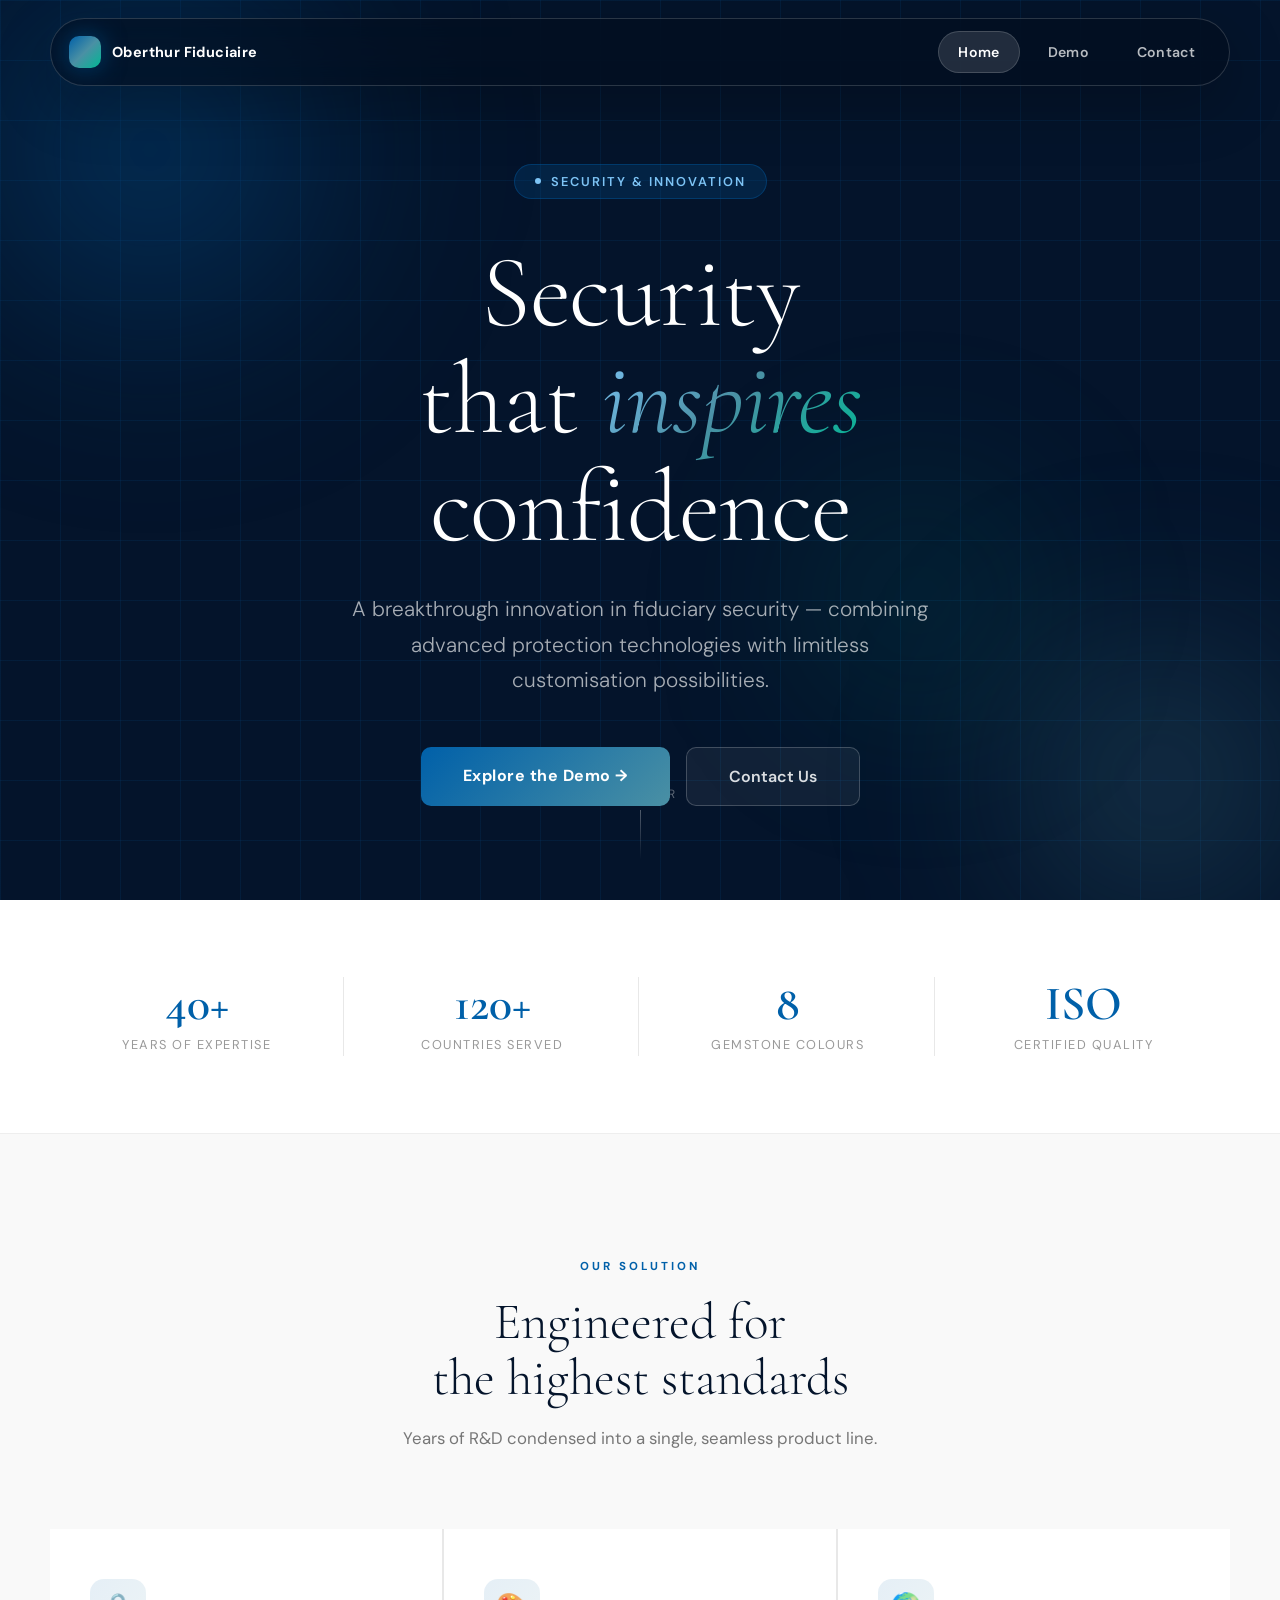
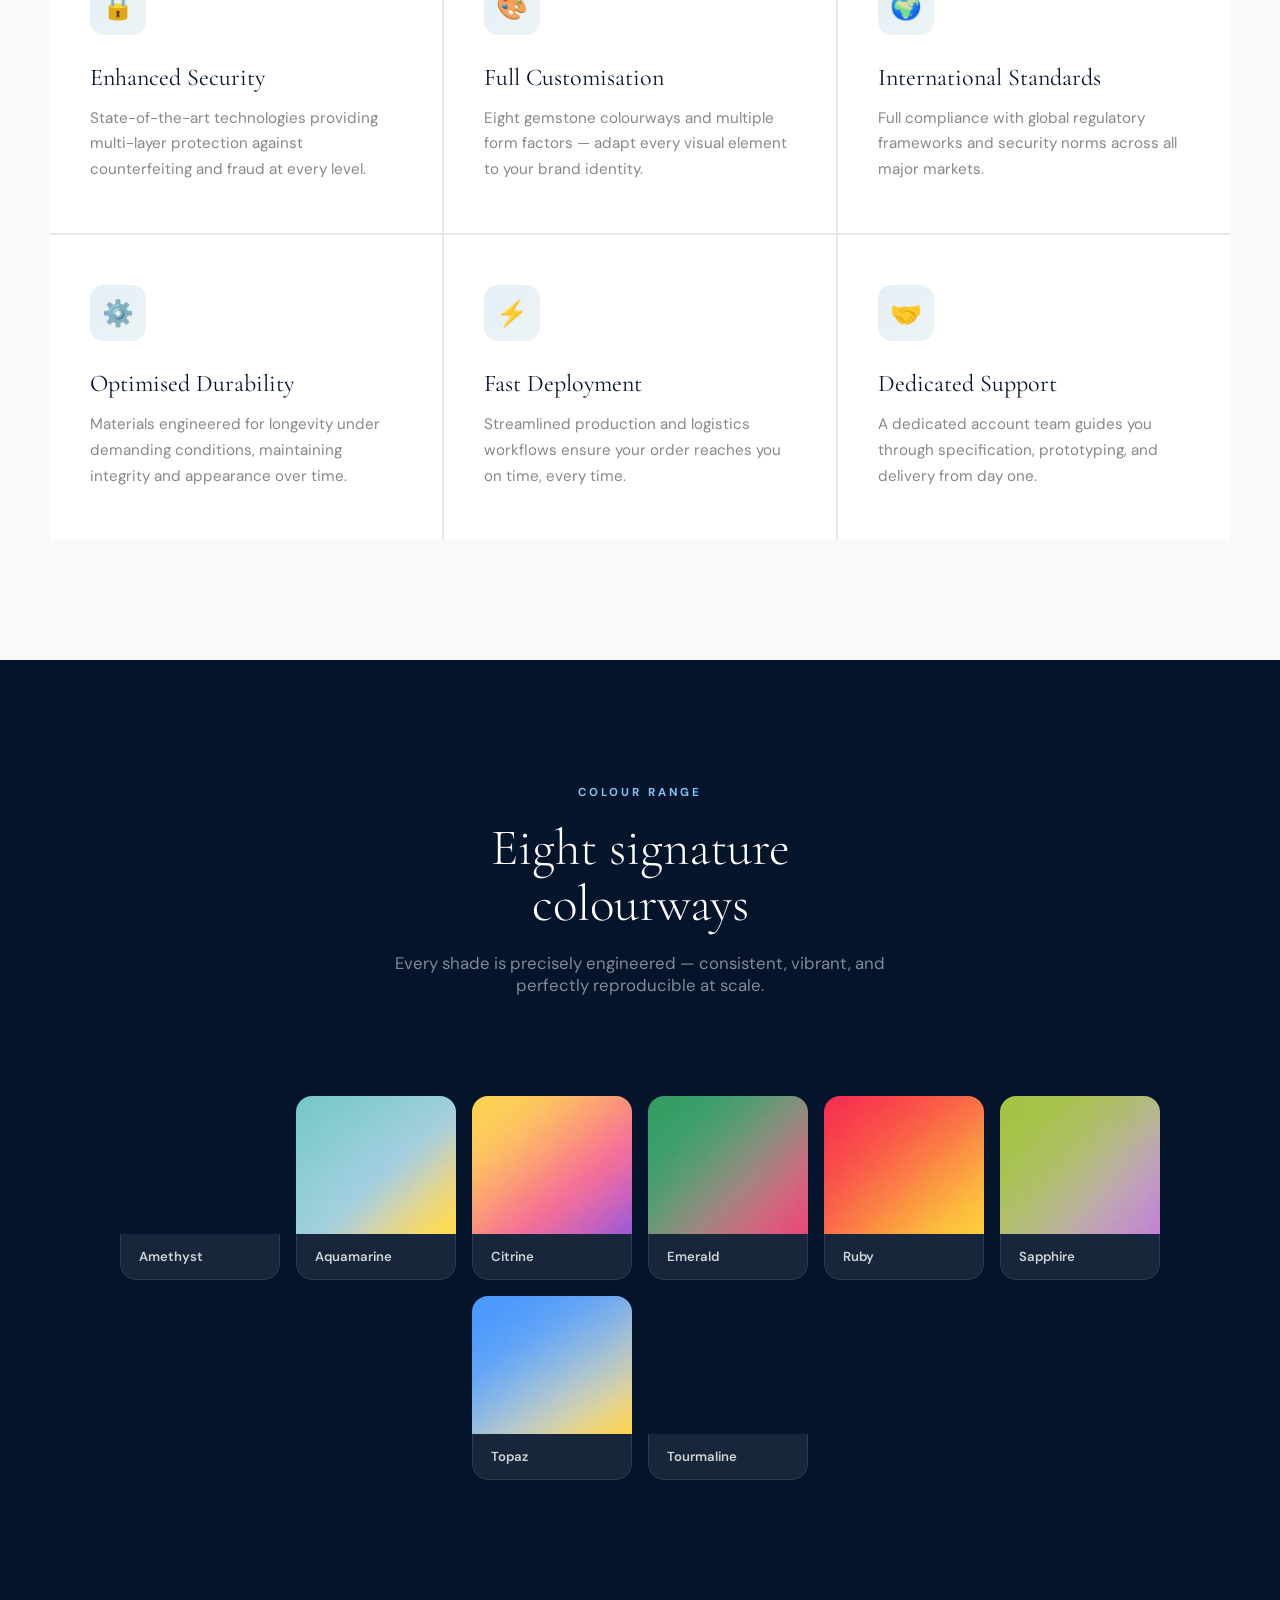
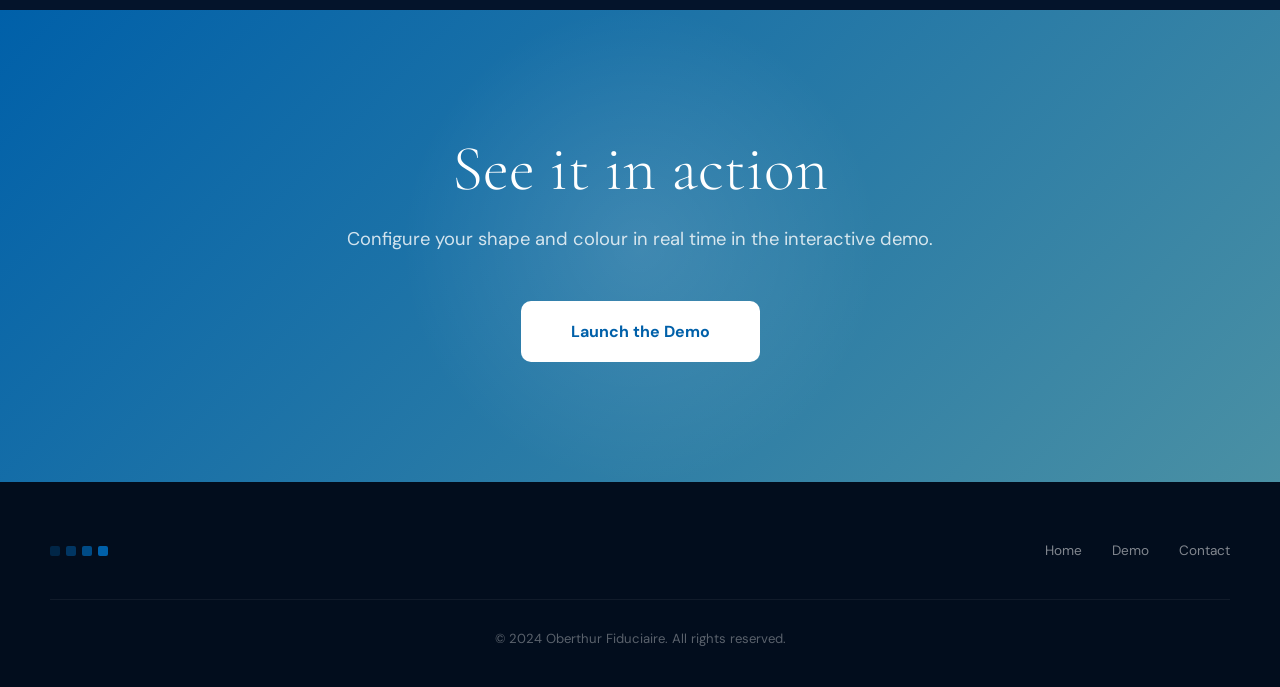
==== commit 1060eca2: "fonctionnel" ====
--- a/index.html
+++ b/index.html
@@ -19,7 +19,7 @@
       <nav class="main-nav" aria-label="Main navigation">
         <ul>
           <li><a href="index.html" class="active">Home</a></li>
-          <li><a href="demo.html">Demonstration</a></li>
+          <li><a href="demo.html">Demo</a></li>
           <li><a href="#contact">Contact</a></li>
         </ul>
       </nav>
@@ -32,6 +32,7 @@
       <div class="hero-orb orb-1"></div>
       <div class="hero-orb orb-2"></div>
       <div class="hero-orb orb-3"></div>
+
       <div class="hero-content">
         <span class="hero-eyebrow">Security &amp; Innovation</span>
         <h1>Security<br>that <em>inspires</em><br>confidence</h1>
@@ -41,16 +42,22 @@
           <a href="#contact" class="btn-hero-ghost">Contact Us</a>
         </div>
       </div>
-      <div class="hero-scroll"><span>Discover</span><div class="hero-scroll-line"></div></div>
+
+      <div class="hero-scroll">
+        <span>Discover</span>
+        <div class="hero-scroll-line"></div>
+      </div>
     </section>
 
     <section class="stats-band" aria-label="Key figures">
-      <div class="container"><div class="stats-grid">
-        <div class="stat-item"><span class="stat-number">40+</span><span class="stat-label">Years of expertise</span></div>
-        <div class="stat-item"><span class="stat-number">120+</span><span class="stat-label">Countries served</span></div>
-        <div class="stat-item"><span class="stat-number">8</span><span class="stat-label">Gemstone colours</span></div>
-        <div class="stat-item"><span class="stat-number">ISO</span><span class="stat-label">Certified quality</span></div>
-      </div></div>
+      <div class="container">
+        <div class="stats-grid">
+          <div class="stat-item"><span class="stat-number">40+</span><span class="stat-label">Years of expertise</span></div>
+          <div class="stat-item"><span class="stat-number">120+</span><span class="stat-label">Countries served</span></div>
+          <div class="stat-item"><span class="stat-number">8</span><span class="stat-label">Gemstone colours</span></div>
+          <div class="stat-item"><span class="stat-number">ISO</span><span class="stat-label">Certified quality</span></div>
+        </div>
+      </div>
     </section>
 
     <section class="features-section" id="solution">
@@ -60,6 +67,7 @@
           <h2>Engineered for<br>the highest standards</h2>
           <p>Years of R&amp;D condensed into a single, seamless product line.</p>
         </div>
+
         <div class="features-grid">
           <article class="feature-card"><div class="feature-icon">🔒</div><h3>Enhanced Security</h3><p>State-of-the-art technologies providing multi-layer protection against counterfeiting and fraud at every level.</p></article>
           <article class="feature-card"><div class="feature-icon">🎨</div><h3>Full Customisation</h3><p>Eight gemstone colourways and multiple form factors — adapt every visual element to your brand identity.</p></article>
@@ -73,7 +81,11 @@
 
     <section class="palette-section">
       <div class="container">
-        <div class="section-header"><span class="section-tag">Colour Range</span><h2>Eight signature<br>colourways</h2><p>Every shade is precisely engineered — consistent, vibrant, and perfectly reproducible at scale.</p></div>
+        <div class="section-header">
+          <span class="section-tag">Colour Range</span>
+          <h2>Eight signature<br>colourways</h2>
+          <p>Every shade is precisely engineered — consistent, vibrant, and perfectly reproducible at scale.</p>
+        </div>
         <div class="palette-track">
           <div class="palette-chip palette-amethyst"><div class="palette-swatch"></div><div class="palette-chip-label">Amethyst</div></div>
           <div class="palette-chip palette-aquamarine"><div class="palette-swatch"></div><div class="palette-chip-label">Aquamarine</div></div>
@@ -88,10 +100,22 @@
     </section>
 
     <section class="cta-section-full" id="contact">
-      <div class="container"><h2>See it in action</h2><p>Configure your shape and colour in real time.</p><a href="demo.html" class="btn-cta-white">Launch the Interactive Demo</a></div>
+      <div class="container">
+        <h2>See it in action</h2>
+        <p>Configure your shape and colour in real time in the interactive demo.</p>
+        <a href="demo.html" class="btn-cta-white">Launch the Demo</a>
+      </div>
     </section>
   </main>
 
-  <footer><div class="container"><div class="footer-inner"><div class="footer-squares" aria-hidden="true"><div class="footer-sq footer-sq-light"></div><div class="footer-sq footer-sq-medium"></div><div class="footer-sq footer-sq-strong"></div><div class="footer-sq"></div></div><nav class="footer-nav" aria-label="Secondary navigation"><a href="index.html">Home</a><a href="demo.html">Demonstration</a><a href="#contact">Contact</a></nav></div><p>&copy; 2024 Oberthur Fiduciaire. All rights reserved.</p></div></footer>
+  <footer>
+    <div class="container">
+      <div class="footer-inner">
+        <div class="footer-squares" aria-hidden="true"><div class="footer-sq footer-sq-light"></div><div class="footer-sq footer-sq-medium"></div><div class="footer-sq footer-sq-strong"></div><div class="footer-sq"></div></div>
+        <nav class="footer-nav" aria-label="Secondary navigation"><a href="index.html">Home</a><a href="demo.html">Demo</a><a href="#contact">Contact</a></nav>
+      </div>
+      <p>&copy; 2024 Oberthur Fiduciaire. All rights reserved.</p>
+    </div>
+  </footer>
 </body>
 </html>
--- a/index.css
+++ b/index.css
@@ -1 +1,3 @@
-:root{--font-display:'Cormorant Garamond',serif;--font-body:'DM Sans',sans-serif;--oberthur-blue:#0060A9;--glacier-blue:#4A90A4;--mint-green:#00B894;--midnight-navy:#04142b;--deep-navy:#020d1d;--soft-white:#fff;--cloud-white:#f9f9f9;--line-grey:#e8e8e8;--text-dark:#04142b;--text-muted:#777}*{box-sizing:border-box}html{scroll-behavior:smooth}body{margin:0;font-family:var(--font-body);color:var(--text-dark);background:var(--soft-white)}.container{width:min(1180px,calc(100% - 40px));margin:0 auto}.site-header{position:fixed;top:18px;left:0;width:100%;z-index:1000;pointer-events:none}.header-inner{pointer-events:auto;display:flex;align-items:center;justify-content:space-between;gap:24px;padding:12px 14px 12px 18px;border:1px solid rgba(255,255,255,.16);border-radius:999px;background:rgba(2,13,29,.62);backdrop-filter:blur(20px);box-shadow:0 20px 60px rgba(0,0,0,.24)}.brand{display:inline-flex;align-items:center;gap:11px;color:var(--soft-white);text-decoration:none;font-size:.9rem;font-weight:700;letter-spacing:.4px;white-space:nowrap}.brand-mark{width:32px;height:32px;border-radius:10px;background:linear-gradient(135deg,var(--oberthur-blue),var(--glacier-blue),var(--mint-green));box-shadow:0 0 25px rgba(0,96,169,.55)}.main-nav ul,.footer-nav{display:flex;align-items:center;gap:8px;list-style:none;padding:0;margin:0}.main-nav a{display:inline-flex;align-items:center;justify-content:center;min-height:42px;padding:0 20px;border-radius:999px;color:rgba(255,255,255,.72);text-decoration:none;font-size:.88rem;font-weight:600;letter-spacing:.3px;transition:.3s}.main-nav a:hover,.main-nav a.active{color:#fff;background:rgba(255,255,255,.12)}.main-nav a.active{box-shadow:inset 0 0 0 1px rgba(255,255,255,.16)}.hero{background:var(--midnight-navy);min-height:100vh;display:grid;place-items:center;text-align:center;padding:110px 0 40px;position:relative;overflow:hidden}.hero-bg-grid{position:absolute;inset:0;background-image:linear-gradient(rgba(0,96,169,.12) 1px,transparent 1px),linear-gradient(90deg,rgba(0,96,169,.12) 1px,transparent 1px);background-size:60px 60px;animation:gridDrift 30s linear infinite}.hero-orb{position:absolute;border-radius:50%;filter:blur(90px);pointer-events:none}.orb-1{width:500px;height:500px;background:radial-gradient(circle,rgba(0,96,169,.45),transparent 70%);top:-100px;left:-100px}.orb-2{width:400px;height:400px;background:radial-gradient(circle,rgba(74,144,164,.35),transparent 70%);bottom:-80px;right:-80px}.orb-3{width:300px;height:300px;background:radial-gradient(circle,rgba(0,184,148,.2),transparent 70%);top:50%;left:60%}.hero-content{position:relative;z-index:2;padding:40px 20px}.hero-eyebrow{display:inline-flex;align-items:center;gap:10px;background:rgba(0,96,169,.2);border:1px solid rgba(0,96,169,.4);border-radius:100px;padding:8px 20px;font-size:.8rem;font-weight:500;letter-spacing:2px;text-transform:uppercase;color:#7dc4f5;margin-bottom:40px;animation:fadeSlideUp .8s ease both}.hero-eyebrow::before{content:'';width:6px;height:6px;background:#7dc4f5;border-radius:50%;animation:blink 1.5s infinite}.hero h1{font-family:var(--font-display);font-size:clamp(3rem,8vw,7rem);font-weight:300;color:#fff;line-height:1.05;letter-spacing:-1px;margin:0 0 30px;animation:fadeSlideUp .8s .15s ease both}.hero h1 em{font-style:italic;background:linear-gradient(135deg,#7dc4f5,var(--glacier-blue),var(--mint-green));-webkit-background-clip:text;-webkit-text-fill-color:transparent;background-clip:text}.hero-lead{font-size:clamp(1rem,2vw,1.3rem);color:rgba(255,255,255,.65);font-weight:300;max-width:580px;margin:0 auto 50px;line-height:1.7;animation:fadeSlideUp .8s .3s ease both}.hero-actions{display:flex;gap:16px;justify-content:center;flex-wrap:wrap;animation:fadeSlideUp .8s .45s ease both}.btn-hero-primary,.btn-hero-ghost,.btn-cta-white{text-decoration:none;transition:.3s}.btn-hero-primary{background:linear-gradient(135deg,var(--oberthur-blue),var(--glacier-blue));color:#fff;padding:18px 42px;border-radius:10px;font-size:1rem;font-weight:600;letter-spacing:.5px}.btn-hero-primary:hover,.btn-hero-ghost:hover,.btn-cta-white:hover{transform:translateY(-3px)}.btn-hero-primary:hover{box-shadow:0 12px 40px rgba(0,96,169,.5)}.btn-hero-ghost{background:rgba(255,255,255,.06);border:1px solid rgba(255,255,255,.2);color:rgba(255,255,255,.85);padding:18px 42px;border-radius:10px;font-size:1rem;font-weight:500;letter-spacing:.5px}.hero-scroll{position:absolute;bottom:40px;left:50%;transform:translateX(-50%);display:flex;flex-direction:column;align-items:center;gap:8px;color:rgba(255,255,255,.35);font-size:.75rem;letter-spacing:2px;text-transform:uppercase;animation:fadeIn 1s 1s both}.hero-scroll-line{width:1px;height:50px;background:linear-gradient(to bottom,rgba(255,255,255,.3),transparent);animation:scrollPulse 2s infinite}.stats-band{background:#fff;border-bottom:1px solid #eee;padding:50px 0}.stats-grid{display:grid;grid-template-columns:repeat(4,1fr);gap:2px}.stat-item{text-align:center;padding:30px 20px;position:relative}.stat-item:not(:last-child)::after{content:'';position:absolute;right:0;top:20%;bottom:20%;width:1px;background:var(--line-grey)}.stat-number{display:block;font-family:var(--font-display);font-size:3rem;font-weight:600;color:var(--oberthur-blue);line-height:1}.stat-label{display:block;margin-top:8px;font-size:.8rem;text-transform:uppercase;letter-spacing:1.5px;color:#999}.features-section{background:var(--cloud-white);padding:120px 0}.section-header{text-align:center;margin-bottom:80px}.section-tag{display:inline-block;font-size:.72rem;letter-spacing:3px;text-transform:uppercase;color:var(--oberthur-blue);font-weight:600;margin-bottom:20px}.section-header h2{font-family:var(--font-display);font-size:clamp(2rem,4vw,3.5rem);font-weight:300;color:var(--text-dark);margin:0 0 20px;line-height:1.1}.section-header p{max-width:540px;margin:0 auto;color:var(--text-muted);font-size:1.05rem}.features-grid{display:grid;grid-template-columns:repeat(3,1fr);gap:2px;background:var(--line-grey)}.feature-card{background:#fff;padding:50px 40px;transition:.3s;position:relative;overflow:hidden}.feature-card::before{content:'';position:absolute;top:0;left:0;right:0;height:3px;background:linear-gradient(90deg,var(--oberthur-blue),var(--glacier-blue));transform:scaleX(0);transform-origin:left;transition:.4s}.feature-card:hover::before{transform:scaleX(1)}.feature-card:hover{transform:translateY(-4px);box-shadow:0 20px 50px rgba(0,0,0,.08)}.feature-icon{width:56px;height:56px;background:linear-gradient(135deg,rgba(0,96,169,.1),rgba(74,144,164,.1));border-radius:14px;display:flex;align-items:center;justify-content:center;margin-bottom:28px;font-size:1.6rem}.feature-card h3{font-family:var(--font-display);font-size:1.5rem;font-weight:400;color:var(--text-dark);margin:0 0 14px}.feature-card p{color:#888;font-size:.95rem;line-height:1.7;margin:0}.palette-section{background:var(--midnight-navy);padding:120px 0;color:#fff}.palette-section .section-header h2{color:#fff}.palette-section .section-header p{color:rgba(255,255,255,.5)}.palette-section .section-tag{color:#7dc4f5}.palette-track{display:flex;flex-wrap:wrap;gap:16px;justify-content:center;padding:20px 0 10px}.palette-chip{flex:0 0 160px;border-radius:16px;overflow:hidden;transition:.3s;cursor:default}.palette-chip:hover{transform:translateY(-8px)}.palette-swatch{height:138px;width:100%;background-size:cover;background-position:center;background-repeat:no-repeat}.palette-chip-label{background:rgba(255,255,255,.08);border:1px solid rgba(255,255,255,.1);border-top:none;padding:14px 18px;font-size:.82rem;font-weight:500;color:rgba(255,255,255,.8);border-radius:0 0 16px 16px}.palette-amethyst .palette-swatch{background-image:url("couleurs/AMETHYST.png")}.palette-aquamarine .palette-swatch{background-image:url("couleurs/AQUAMARINE.png")}.palette-citrine .palette-swatch{background-image:url("couleurs/CITRINE.png")}.palette-emerald .palette-swatch{background-image:url("couleurs/EMERALD.png")}.palette-ruby .palette-swatch{background-image:url("couleurs/RUBY.png")}.palette-sapphire .palette-swatch{background-image:url("couleurs/SAPPHIRE.png")}.palette-topaz .palette-swatch{background-image:url("couleurs/TOPAZ.png")}.palette-tourmaline .palette-swatch{background-image:url("couleurs/TOURMALINE.png")}.cta-section-full{background:linear-gradient(135deg,var(--oberthur-blue),var(--glacier-blue));padding:120px 0;text-align:center;position:relative;overflow:hidden}.cta-section-full::before{content:'';position:absolute;inset:0;background:radial-gradient(circle at center,rgba(255,255,255,.12),transparent 35%)}.cta-section-full h2,.cta-section-full p,.cta-section-full a{position:relative}.cta-section-full h2{font-family:var(--font-display);font-size:clamp(2rem,5vw,4rem);color:#fff;font-weight:300;margin:0 0 20px}.cta-section-full p{color:rgba(255,255,255,.8);font-size:1.15rem;margin:0 0 50px}.btn-cta-white{display:inline-block;background:#fff;color:var(--oberthur-blue);padding:20px 50px;border-radius:10px;font-size:1rem;font-weight:700;letter-spacing:.5px}footer{background:var(--deep-navy);padding:60px 0 40px}.footer-inner{display:flex;justify-content:space-between;align-items:center;flex-wrap:wrap;gap:30px;margin-bottom:40px}.footer-squares{display:flex;gap:6px}.footer-sq{width:10px;height:10px;border-radius:2px;background:var(--oberthur-blue)}.footer-sq-light{opacity:.3}.footer-sq-medium{opacity:.5}.footer-sq-strong{opacity:.75}.footer-nav{gap:30px}.footer-nav a{color:rgba(255,255,255,.5);text-decoration:none;font-size:.85rem;transition:.3s}.footer-nav a:hover{color:#fff}footer p{color:rgba(255,255,255,.35);font-size:.82rem;text-align:center;margin:0;border-top:1px solid rgba(255,255,255,.06);padding-top:30px}@keyframes gridDrift{from{transform:translateY(0)}to{transform:translateY(60px)}}@keyframes blink{0%,100%{opacity:1}50%{opacity:.3}}@keyframes scrollPulse{0%,100%{transform:scaleY(1);opacity:.5}50%{transform:scaleY(1.2);opacity:1}}@keyframes fadeSlideUp{from{opacity:0;transform:translateY(24px)}to{opacity:1;transform:translateY(0)}}@keyframes fadeIn{from{opacity:0}to{opacity:1}}@media(max-width:900px){.header-inner{border-radius:28px}.main-nav ul{gap:6px}.stats-grid{grid-template-columns:repeat(2,1fr)}.features-grid{grid-template-columns:1fr}.stat-item:not(:last-child)::after{display:none}}@media(max-width:600px){.container{width:min(100% - 24px,1180px)}.site-header{top:10px}.header-inner{padding:10px 12px;border-radius:20px;gap:10px;flex-direction:column}.brand{font-size:.86rem}.brand-mark{width:28px;height:28px}.main-nav{width:100%}.main-nav ul{display:grid;grid-template-columns:repeat(3,1fr);gap:6px;width:100%}.main-nav a{min-height:36px;padding:0 8px;font-size:.74rem}.hero{padding-top:160px;align-items:start}.hero-content{padding:42px 8px 20px}.hero-eyebrow{margin-bottom:28px;font-size:.68rem;letter-spacing:2px}.hero h1{font-size:clamp(3rem,14vw,4.6rem);line-height:1.06}.hero-lead{font-size:1rem;line-height:1.65;margin-bottom:34px}.hero-actions{flex-direction:column;align-items:center}.btn-hero-primary,.btn-hero-ghost,.btn-cta-white{width:min(100%,340px);padding:18px 22px}.hero-scroll{display:none}.stats-grid{grid-template-columns:1fr 1fr}.palette-chip{flex-basis:calc(50% - 8px)}.footer-inner{flex-direction:column;align-items:flex-start}}
+:root{--font-display:'Cormorant Garamond',serif;--font-body:'DM Sans',sans-serif;--oberthur-blue:#0060A9;--glacier-blue:#4A90A4;--mint-green:#00B894;--midnight-navy:#04142b;--deep-navy:#020d1d;--soft-white:#fff;--cloud-white:#f9f9f9;--line-grey:#e8e8e8;--text-dark:#04142b;--text-muted:#777}*{box-sizing:border-box}html{scroll-behavior:smooth}body{margin:0;font-family:var(--font-body);color:var(--text-dark);background:#fff}.container{width:min(1180px,calc(100% - 40px));margin:0 auto}.site-header{position:fixed;top:18px;left:0;width:100%;z-index:1000;pointer-events:none}.header-inner{pointer-events:auto;display:flex;align-items:center;justify-content:space-between;gap:24px;padding:12px 14px 12px 18px;border:1px solid rgba(255,255,255,.16);border-radius:999px;background:rgba(2,13,29,.62);backdrop-filter:blur(20px);box-shadow:0 20px 60px rgba(0,0,0,.24)}.brand{display:inline-flex;align-items:center;gap:11px;color:#fff;text-decoration:none;font-size:.9rem;font-weight:700;letter-spacing:.4px;white-space:nowrap}.brand-mark{width:32px;height:32px;border-radius:10px;background:linear-gradient(135deg,var(--oberthur-blue),var(--glacier-blue),var(--mint-green));box-shadow:0 0 25px rgba(0,96,169,.55)}.main-nav ul,.footer-nav{display:flex;align-items:center;gap:8px;list-style:none;padding:0;margin:0}.main-nav a{display:inline-flex;align-items:center;justify-content:center;min-height:42px;padding:0 20px;border-radius:999px;color:rgba(255,255,255,.72);text-decoration:none;font-size:.88rem;font-weight:600;letter-spacing:.3px;transition:.3s}.main-nav a:hover,.main-nav a.active{color:#fff;background:rgba(255,255,255,.12)}.main-nav a.active{box-shadow:inset 0 0 0 1px rgba(255,255,255,.16)}.hero{background:var(--midnight-navy);min-height:100vh;display:grid;place-items:center;text-align:center;padding:110px 0 40px;position:relative;overflow:hidden}.hero-bg-grid{position:absolute;inset:0;background-image:linear-gradient(rgba(0,96,169,.12) 1px,transparent 1px),linear-gradient(90deg,rgba(0,96,169,.12) 1px,transparent 1px);background-size:60px 60px;animation:gridDrift 30s linear infinite}.hero-orb{position:absolute;border-radius:50%;filter:blur(90px);pointer-events:none}.orb-1{width:500px;height:500px;background:radial-gradient(circle,rgba(0,96,169,.45),transparent 70%);top:-100px;left:-100px}.orb-2{width:400px;height:400px;background:radial-gradient(circle,rgba(74,144,164,.35),transparent 70%);bottom:-80px;right:-80px}.orb-3{width:300px;height:300px;background:radial-gradient(circle,rgba(0,184,148,.2),transparent 70%);top:50%;left:60%}.hero-content{position:relative;z-index:2;padding:40px 20px}.hero-eyebrow{display:inline-flex;align-items:center;gap:10px;background:rgba(0,96,169,.2);border:1px solid rgba(0,96,169,.4);border-radius:100px;padding:8px 20px;font-size:.8rem;font-weight:600;letter-spacing:2px;text-transform:uppercase;color:#7dc4f5;margin-bottom:40px;animation:fadeSlideUp .8s both}.hero-eyebrow:before{content:'';width:6px;height:6px;background:#7dc4f5;border-radius:50%;animation:blink 1.5s infinite}.hero h1{font-family:var(--font-display);font-size:clamp(3rem,8vw,7rem);font-weight:300;color:#fff;line-height:1.05;letter-spacing:-1px;margin:0 0 30px;animation:fadeSlideUp .8s .15s both}.hero h1 em{font-style:italic;background:linear-gradient(135deg,#7dc4f5,var(--glacier-blue),var(--mint-green));-webkit-background-clip:text;-webkit-text-fill-color:transparent;background-clip:text}.hero-lead{font-size:clamp(1rem,2vw,1.3rem);color:rgba(255,255,255,.65);font-weight:300;max-width:580px;margin:0 auto 50px;line-height:1.7;animation:fadeSlideUp .8s .3s both}.hero-actions{display:flex;gap:16px;justify-content:center;flex-wrap:wrap;animation:fadeSlideUp .8s .45s both}.btn-hero-primary,.btn-hero-ghost,.btn-cta-white{text-decoration:none;transition:.3s}.btn-hero-primary{background:linear-gradient(135deg,var(--oberthur-blue),var(--glacier-blue));color:#fff;padding:18px 42px;border-radius:10px;font-size:1rem;font-weight:700;letter-spacing:.5px}.btn-hero-primary:hover,.btn-hero-ghost:hover,.btn-cta-white:hover{transform:translateY(-3px)}.btn-hero-primary:hover{box-shadow:0 12px 40px rgba(0,96,169,.5)}.btn-hero-ghost{background:rgba(255,255,255,.06);border:1px solid rgba(255,255,255,.2);color:rgba(255,255,255,.85);padding:18px 42px;border-radius:10px;font-size:1rem;font-weight:600}.hero-scroll{position:absolute;bottom:40px;left:50%;transform:translateX(-50%);display:flex;flex-direction:column;align-items:center;gap:8px;color:rgba(255,255,255,.35);font-size:.75rem;letter-spacing:2px;text-transform:uppercase;animation:fadeIn 1s 1s both}.hero-scroll-line{width:1px;height:50px;background:linear-gradient(to bottom,rgba(255,255,255,.3),transparent);animation:scrollPulse 2s infinite}.stats-band{background:#fff;border-bottom:1px solid #eee;padding:50px 0}.stats-grid{display:grid;grid-template-columns:repeat(4,1fr);gap:2px}.stat-item{text-align:center;padding:30px 20px;position:relative}.stat-item:not(:last-child):after{content:'';position:absolute;right:0;top:20%;bottom:20%;width:1px;background:var(--line-grey)}.stat-number{display:block;font-family:var(--font-display);font-size:3rem;font-weight:600;color:var(--oberthur-blue);line-height:1}.stat-label{display:block;margin-top:8px;font-size:.8rem;text-transform:uppercase;letter-spacing:1.5px;color:#999}.features-section{background:var(--cloud-white);padding:120px 0}.section-header{text-align:center;margin-bottom:80px}.section-tag{display:inline-block;font-size:.72rem;letter-spacing:3px;text-transform:uppercase;color:var(--oberthur-blue);font-weight:700;margin-bottom:20px}.section-header h2{font-family:var(--font-display);font-size:clamp(2rem,4vw,3.5rem);font-weight:300;color:var(--text-dark);margin:0 0 20px;line-height:1.1}.section-header p{max-width:540px;margin:0 auto;color:var(--text-muted);font-size:1.05rem}.features-grid{display:grid;grid-template-columns:repeat(3,1fr);gap:2px;background:var(--line-grey)}.feature-card{background:#fff;padding:50px 40px;transition:.3s;position:relative;overflow:hidden}.feature-card:before{content:'';position:absolute;top:0;left:0;right:0;height:3px;background:linear-gradient(90deg,var(--oberthur-blue),var(--glacier-blue));transform:scaleX(0);transform-origin:left;transition:.4s}.feature-card:hover:before{transform:scaleX(1)}.feature-card:hover{transform:translateY(-4px);box-shadow:0 20px 50px rgba(0,0,0,.08)}.feature-icon{width:56px;height:56px;background:linear-gradient(135deg,rgba(0,96,169,.1),rgba(74,144,164,.1));border-radius:14px;display:flex;align-items:center;justify-content:center;margin-bottom:28px;font-size:1.6rem}.feature-card h3{font-family:var(--font-display);font-size:1.5rem;font-weight:400;color:var(--text-dark);margin:0 0 14px}.feature-card p{color:#888;font-size:.95rem;line-height:1.7;margin:0}.palette-section{background:var(--midnight-navy);padding:120px 0;color:#fff}.palette-section .section-header h2{color:#fff}.palette-section .section-header p{color:rgba(255,255,255,.5)}.palette-section .section-tag{color:#7dc4f5}.palette-track{display:flex;flex-wrap:wrap;gap:16px;justify-content:center;padding:20px 0 10px}.palette-chip{flex:0 0 160px;border-radius:16px;overflow:hidden;transition:.3s;cursor:default}.palette-chip:hover{transform:translateY(-8px)}.palette-swatch{height:138px;width:100%;background-size:cover;background-position:center;background-repeat:no-repeat}.palette-chip-label{background:rgba(255,255,255,.08);border:1px solid rgba(255,255,255,.1);border-top:none;padding:14px 18px;font-size:.82rem;font-weight:600;color:rgba(255,255,255,.8);border-radius:0 0 16px 16px}.palette-amethyst .palette-swatch{background-image:url("couleurs/AMETHYST.png")}.palette-aquamarine .palette-swatch{background-image:url("couleurs/AQUAMARINE.png")}.palette-citrine .palette-swatch{background-image:url("couleurs/CITRINE.png")}.palette-emerald .palette-swatch{background-image:url("couleurs/EMERALD.png")}.palette-ruby .palette-swatch{background-image:url("couleurs/RUBY.png")}.palette-sapphire .palette-swatch{background-image:url("couleurs/SAPPHIRE.png")}.palette-topaz .palette-swatch{background-image:url("couleurs/TOPAZ.png")}.palette-tourmaline .palette-swatch{background-image:url("couleurs/TOURMALINE.png")}.cta-section-full{background:linear-gradient(135deg,var(--oberthur-blue),var(--glacier-blue));padding:120px 0;text-align:center;position:relative;overflow:hidden}.cta-section-full:before{content:'';position:absolute;inset:0;background:radial-gradient(circle at center,rgba(255,255,255,.12),transparent 35%)}.cta-section-full h2,.cta-section-full p,.cta-section-full a{position:relative}.cta-section-full h2{font-family:var(--font-display);font-size:clamp(2rem,5vw,4rem);color:#fff;font-weight:300;margin:0 0 20px}.cta-section-full p{color:rgba(255,255,255,.8);font-size:1.15rem;margin:0 0 50px}.btn-cta-white{display:inline-block;background:#fff;color:var(--oberthur-blue);padding:20px 50px;border-radius:10px;font-size:1rem;font-weight:700}.btn-cta-white:hover{box-shadow:0 16px 50px rgba(0,0,0,.25)}footer{background:var(--deep-navy);padding:60px 0 40px}.footer-inner{display:flex;justify-content:space-between;align-items:center;flex-wrap:wrap;gap:30px;margin-bottom:40px}.footer-squares{display:flex;gap:6px}.footer-sq{width:10px;height:10px;border-radius:2px;background:var(--oberthur-blue)}.footer-sq-light{opacity:.3}.footer-sq-medium{opacity:.5}.footer-sq-strong{opacity:.75}.footer-nav{gap:30px}.footer-nav a{color:rgba(255,255,255,.5);text-decoration:none;font-size:.85rem;transition:.3s}.footer-nav a:hover{color:#fff}footer p{color:rgba(255,255,255,.35);font-size:.82rem;text-align:center;margin:0;border-top:1px solid rgba(255,255,255,.06);padding-top:30px}@keyframes gridDrift{from{transform:translateY(0)}to{transform:translateY(60px)}}@keyframes blink{0%,100%{opacity:1}50%{opacity:.3}}@keyframes scrollPulse{0%,100%{transform:scaleY(1);opacity:.5}50%{transform:scaleY(1.2);opacity:1}}@keyframes fadeSlideUp{from{opacity:0;transform:translateY(24px)}to{opacity:1;transform:translateY(0)}}@keyframes fadeIn{from{opacity:0}to{opacity:1}}
+@media(max-width:900px){.header-inner{border-radius:22px;gap:10px}.main-nav ul{gap:6px}.stats-grid{grid-template-columns:repeat(2,1fr)}.features-grid{grid-template-columns:1fr}.stat-item:not(:last-child):after{display:none}}
+@media(max-width:600px){.container{width:min(100% - 24px,1180px)}.site-header{top:10px}.header-inner{padding:10px 12px;flex-direction:column}.brand{font-size:.82rem}.main-nav{width:100%}.main-nav ul{display:grid;grid-template-columns:repeat(3,1fr);width:100%;gap:6px}.main-nav a{min-height:34px;padding:0 8px;font-size:.74rem}.hero{padding-top:155px}.hero-eyebrow{font-size:.68rem;margin-bottom:22px}.hero h1{font-size:clamp(2.9rem,13vw,4.2rem)}.hero-lead{font-size:1rem;margin-bottom:36px}.stats-grid{grid-template-columns:1fr 1fr}.hero-actions{flex-direction:column;align-items:center}.btn-hero-primary,.btn-hero-ghost,.btn-cta-white{width:min(100%,330px)}.features-section,.palette-section,.cta-section-full{padding:80px 0}.footer-inner{flex-direction:column;align-items:flex-start}}
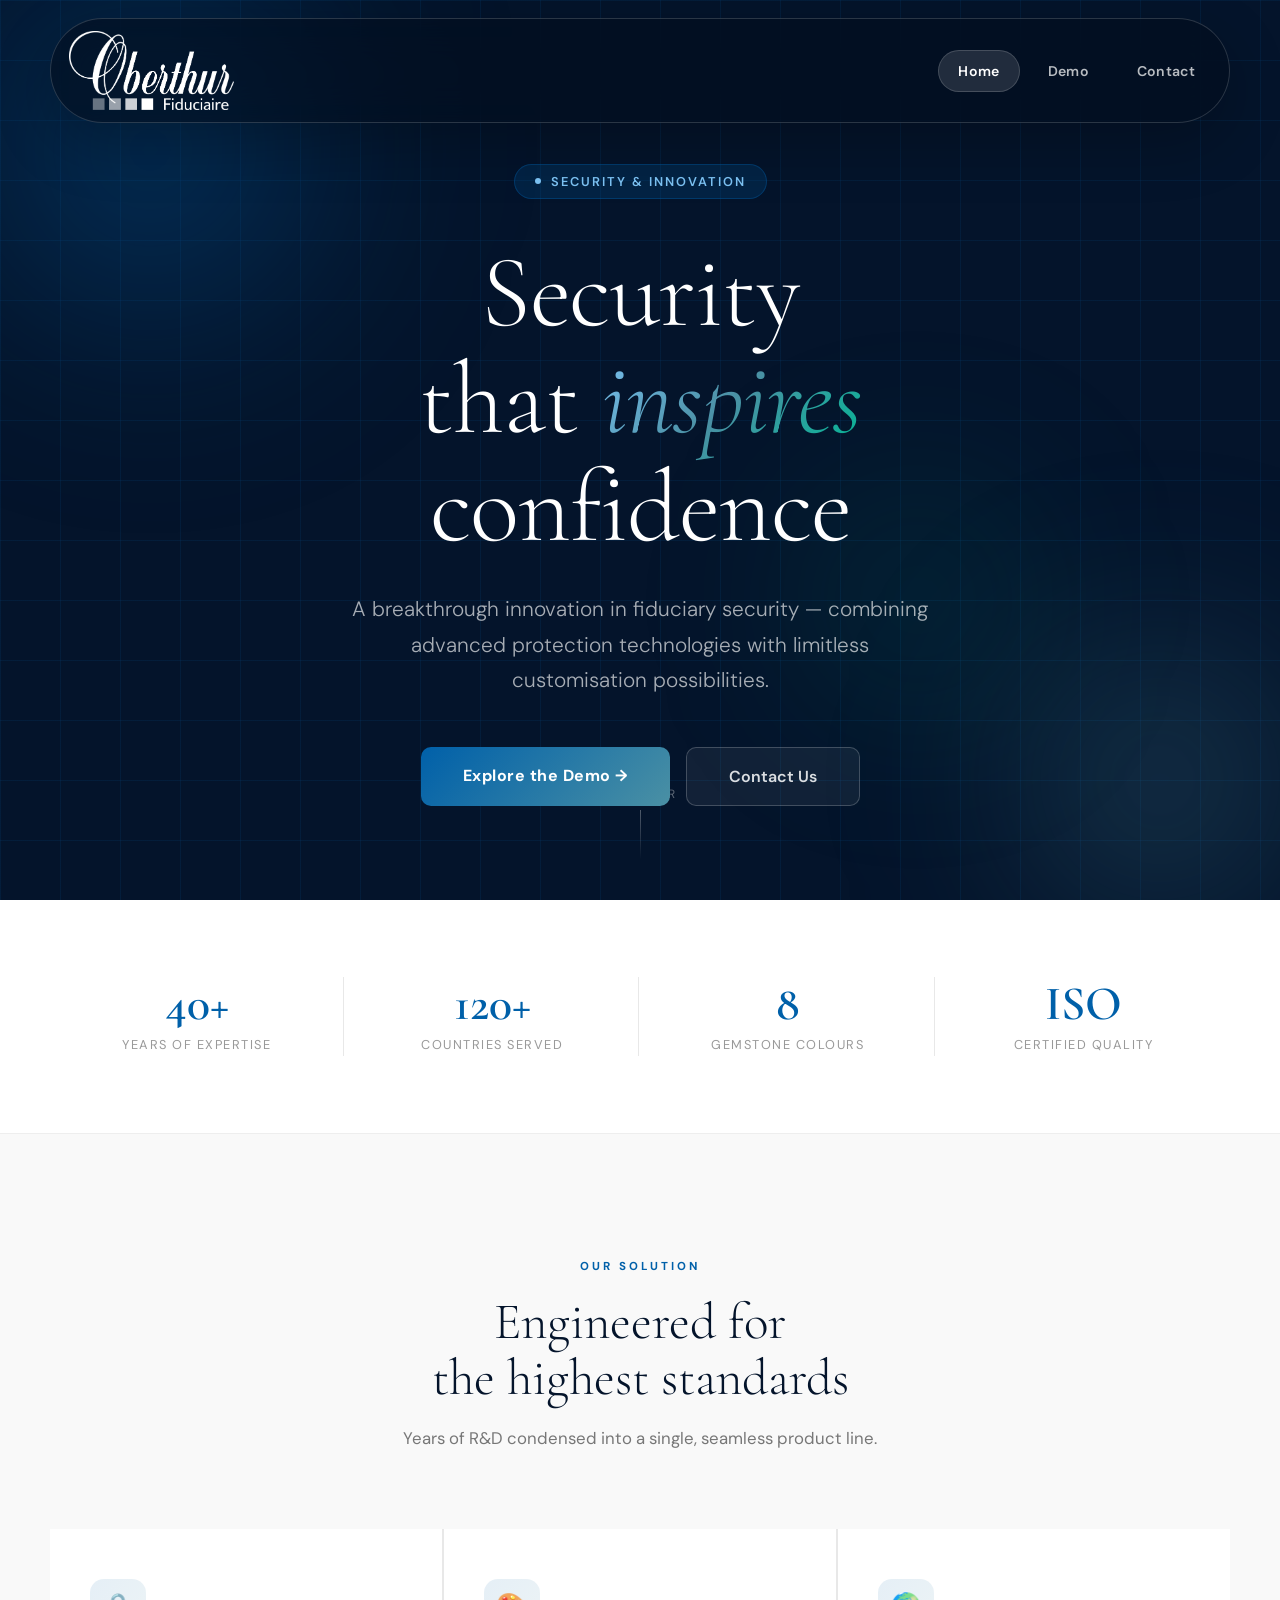
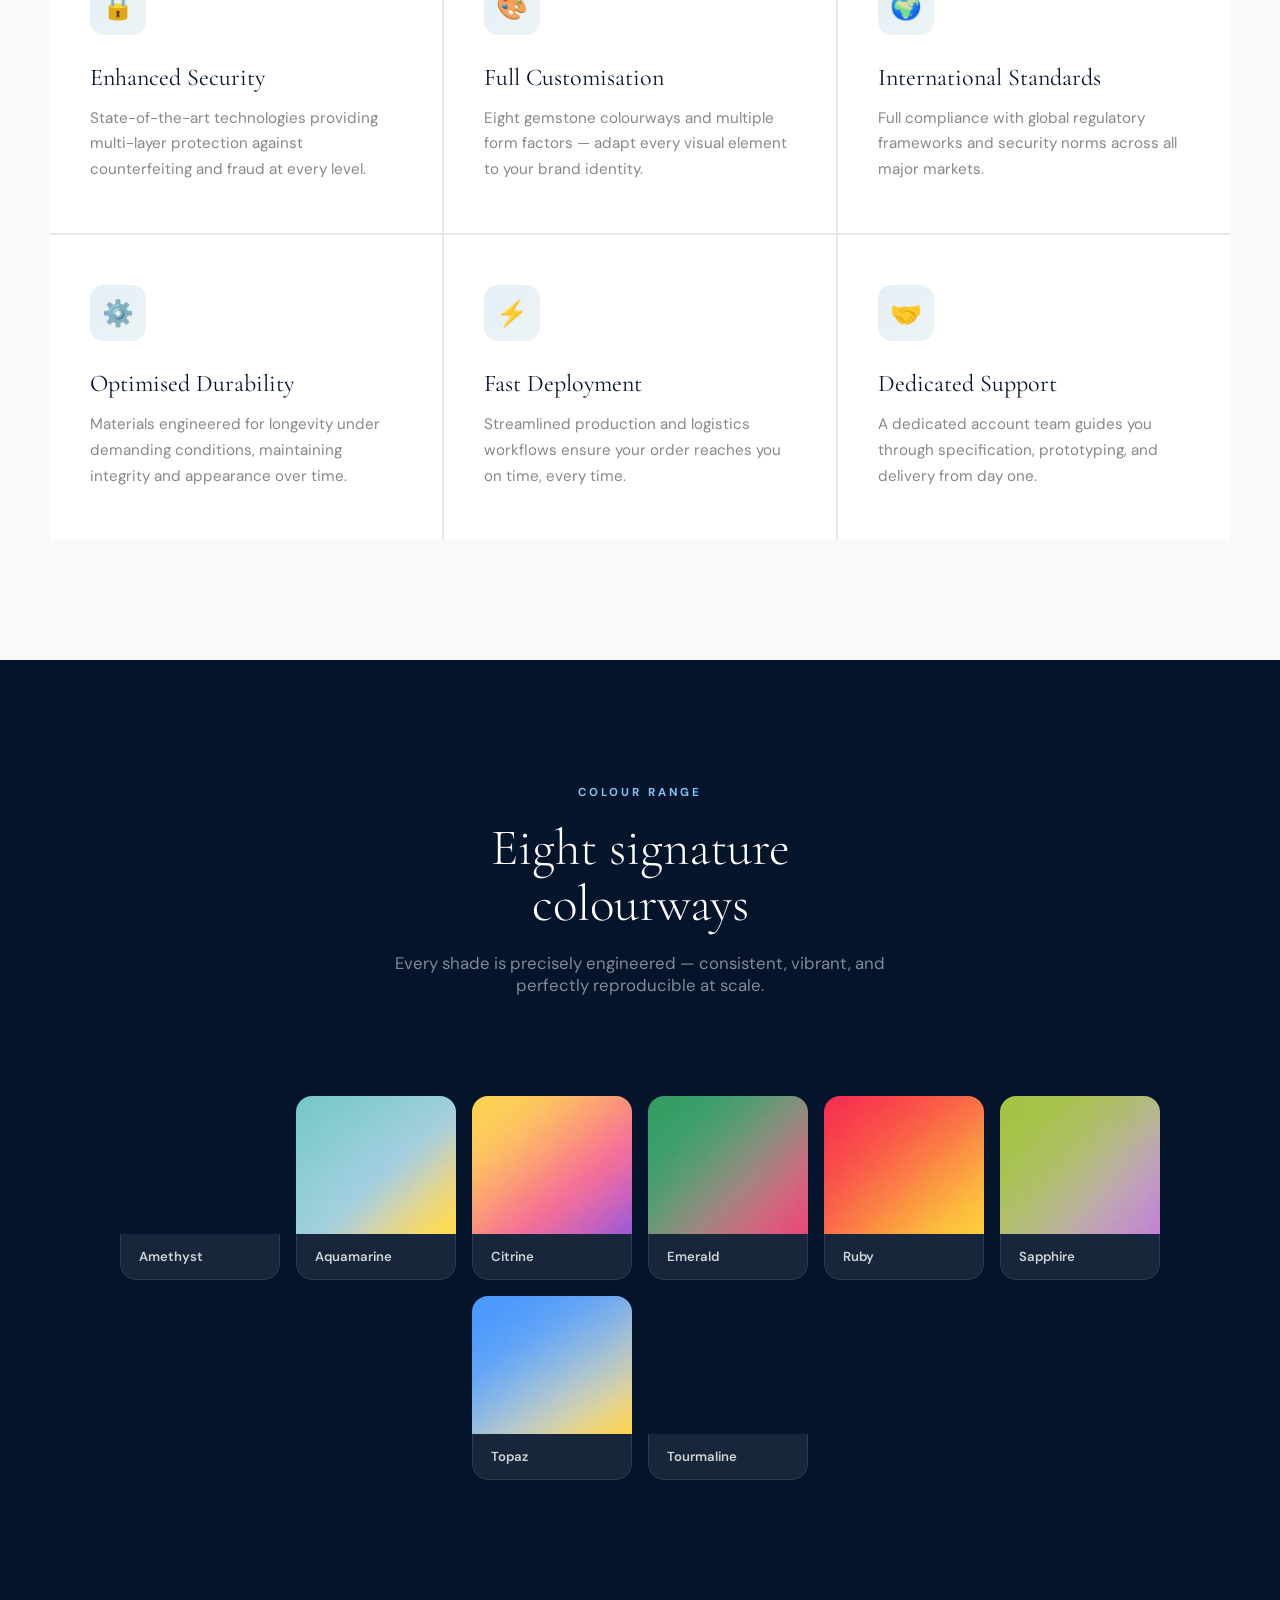
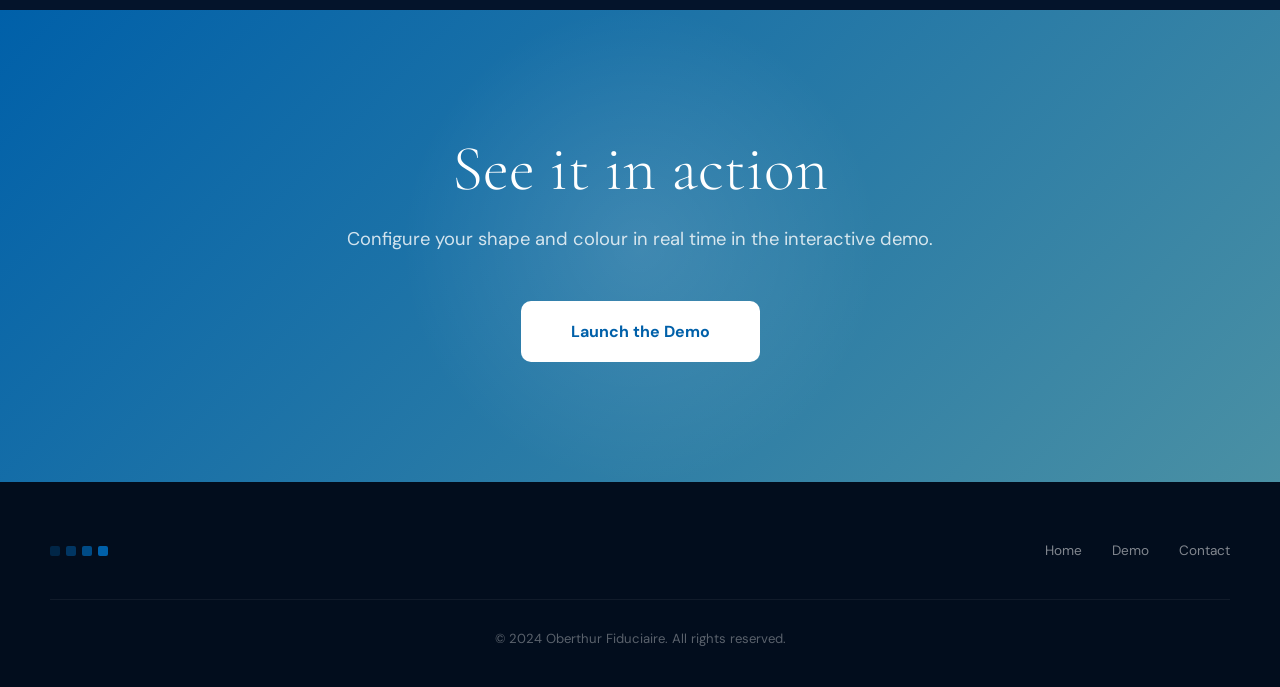
==== commit ad8bfc48: "logo + angle" ====
--- a/index.html
+++ b/index.html
@@ -12,9 +12,8 @@
 <body>
   <header class="site-header">
     <div class="container header-inner">
-      <a href="index.html" class="brand" aria-label="Oberthur Fiduciaire home">
-        <span class="brand-mark"></span>
-        <span>Oberthur Fiduciaire</span>
+      <a href="index.html" class="brand brand-logo" aria-label="Oberthur Fiduciaire home">
+        <img src="Logo_oberthur.png" alt="Oberthur Fiduciaire" class="brand-logo-img" />
       </a>
       <nav class="main-nav" aria-label="Main navigation">
         <ul>
--- a/index.css
+++ b/index.css
@@ -1,3 +1,30 @@
 :root{--font-display:'Cormorant Garamond',serif;--font-body:'DM Sans',sans-serif;--oberthur-blue:#0060A9;--glacier-blue:#4A90A4;--mint-green:#00B894;--midnight-navy:#04142b;--deep-navy:#020d1d;--soft-white:#fff;--cloud-white:#f9f9f9;--line-grey:#e8e8e8;--text-dark:#04142b;--text-muted:#777}*{box-sizing:border-box}html{scroll-behavior:smooth}body{margin:0;font-family:var(--font-body);color:var(--text-dark);background:#fff}.container{width:min(1180px,calc(100% - 40px));margin:0 auto}.site-header{position:fixed;top:18px;left:0;width:100%;z-index:1000;pointer-events:none}.header-inner{pointer-events:auto;display:flex;align-items:center;justify-content:space-between;gap:24px;padding:12px 14px 12px 18px;border:1px solid rgba(255,255,255,.16);border-radius:999px;background:rgba(2,13,29,.62);backdrop-filter:blur(20px);box-shadow:0 20px 60px rgba(0,0,0,.24)}.brand{display:inline-flex;align-items:center;gap:11px;color:#fff;text-decoration:none;font-size:.9rem;font-weight:700;letter-spacing:.4px;white-space:nowrap}.brand-mark{width:32px;height:32px;border-radius:10px;background:linear-gradient(135deg,var(--oberthur-blue),var(--glacier-blue),var(--mint-green));box-shadow:0 0 25px rgba(0,96,169,.55)}.main-nav ul,.footer-nav{display:flex;align-items:center;gap:8px;list-style:none;padding:0;margin:0}.main-nav a{display:inline-flex;align-items:center;justify-content:center;min-height:42px;padding:0 20px;border-radius:999px;color:rgba(255,255,255,.72);text-decoration:none;font-size:.88rem;font-weight:600;letter-spacing:.3px;transition:.3s}.main-nav a:hover,.main-nav a.active{color:#fff;background:rgba(255,255,255,.12)}.main-nav a.active{box-shadow:inset 0 0 0 1px rgba(255,255,255,.16)}.hero{background:var(--midnight-navy);min-height:100vh;display:grid;place-items:center;text-align:center;padding:110px 0 40px;position:relative;overflow:hidden}.hero-bg-grid{position:absolute;inset:0;background-image:linear-gradient(rgba(0,96,169,.12) 1px,transparent 1px),linear-gradient(90deg,rgba(0,96,169,.12) 1px,transparent 1px);background-size:60px 60px;animation:gridDrift 30s linear infinite}.hero-orb{position:absolute;border-radius:50%;filter:blur(90px);pointer-events:none}.orb-1{width:500px;height:500px;background:radial-gradient(circle,rgba(0,96,169,.45),transparent 70%);top:-100px;left:-100px}.orb-2{width:400px;height:400px;background:radial-gradient(circle,rgba(74,144,164,.35),transparent 70%);bottom:-80px;right:-80px}.orb-3{width:300px;height:300px;background:radial-gradient(circle,rgba(0,184,148,.2),transparent 70%);top:50%;left:60%}.hero-content{position:relative;z-index:2;padding:40px 20px}.hero-eyebrow{display:inline-flex;align-items:center;gap:10px;background:rgba(0,96,169,.2);border:1px solid rgba(0,96,169,.4);border-radius:100px;padding:8px 20px;font-size:.8rem;font-weight:600;letter-spacing:2px;text-transform:uppercase;color:#7dc4f5;margin-bottom:40px;animation:fadeSlideUp .8s both}.hero-eyebrow:before{content:'';width:6px;height:6px;background:#7dc4f5;border-radius:50%;animation:blink 1.5s infinite}.hero h1{font-family:var(--font-display);font-size:clamp(3rem,8vw,7rem);font-weight:300;color:#fff;line-height:1.05;letter-spacing:-1px;margin:0 0 30px;animation:fadeSlideUp .8s .15s both}.hero h1 em{font-style:italic;background:linear-gradient(135deg,#7dc4f5,var(--glacier-blue),var(--mint-green));-webkit-background-clip:text;-webkit-text-fill-color:transparent;background-clip:text}.hero-lead{font-size:clamp(1rem,2vw,1.3rem);color:rgba(255,255,255,.65);font-weight:300;max-width:580px;margin:0 auto 50px;line-height:1.7;animation:fadeSlideUp .8s .3s both}.hero-actions{display:flex;gap:16px;justify-content:center;flex-wrap:wrap;animation:fadeSlideUp .8s .45s both}.btn-hero-primary,.btn-hero-ghost,.btn-cta-white{text-decoration:none;transition:.3s}.btn-hero-primary{background:linear-gradient(135deg,var(--oberthur-blue),var(--glacier-blue));color:#fff;padding:18px 42px;border-radius:10px;font-size:1rem;font-weight:700;letter-spacing:.5px}.btn-hero-primary:hover,.btn-hero-ghost:hover,.btn-cta-white:hover{transform:translateY(-3px)}.btn-hero-primary:hover{box-shadow:0 12px 40px rgba(0,96,169,.5)}.btn-hero-ghost{background:rgba(255,255,255,.06);border:1px solid rgba(255,255,255,.2);color:rgba(255,255,255,.85);padding:18px 42px;border-radius:10px;font-size:1rem;font-weight:600}.hero-scroll{position:absolute;bottom:40px;left:50%;transform:translateX(-50%);display:flex;flex-direction:column;align-items:center;gap:8px;color:rgba(255,255,255,.35);font-size:.75rem;letter-spacing:2px;text-transform:uppercase;animation:fadeIn 1s 1s both}.hero-scroll-line{width:1px;height:50px;background:linear-gradient(to bottom,rgba(255,255,255,.3),transparent);animation:scrollPulse 2s infinite}.stats-band{background:#fff;border-bottom:1px solid #eee;padding:50px 0}.stats-grid{display:grid;grid-template-columns:repeat(4,1fr);gap:2px}.stat-item{text-align:center;padding:30px 20px;position:relative}.stat-item:not(:last-child):after{content:'';position:absolute;right:0;top:20%;bottom:20%;width:1px;background:var(--line-grey)}.stat-number{display:block;font-family:var(--font-display);font-size:3rem;font-weight:600;color:var(--oberthur-blue);line-height:1}.stat-label{display:block;margin-top:8px;font-size:.8rem;text-transform:uppercase;letter-spacing:1.5px;color:#999}.features-section{background:var(--cloud-white);padding:120px 0}.section-header{text-align:center;margin-bottom:80px}.section-tag{display:inline-block;font-size:.72rem;letter-spacing:3px;text-transform:uppercase;color:var(--oberthur-blue);font-weight:700;margin-bottom:20px}.section-header h2{font-family:var(--font-display);font-size:clamp(2rem,4vw,3.5rem);font-weight:300;color:var(--text-dark);margin:0 0 20px;line-height:1.1}.section-header p{max-width:540px;margin:0 auto;color:var(--text-muted);font-size:1.05rem}.features-grid{display:grid;grid-template-columns:repeat(3,1fr);gap:2px;background:var(--line-grey)}.feature-card{background:#fff;padding:50px 40px;transition:.3s;position:relative;overflow:hidden}.feature-card:before{content:'';position:absolute;top:0;left:0;right:0;height:3px;background:linear-gradient(90deg,var(--oberthur-blue),var(--glacier-blue));transform:scaleX(0);transform-origin:left;transition:.4s}.feature-card:hover:before{transform:scaleX(1)}.feature-card:hover{transform:translateY(-4px);box-shadow:0 20px 50px rgba(0,0,0,.08)}.feature-icon{width:56px;height:56px;background:linear-gradient(135deg,rgba(0,96,169,.1),rgba(74,144,164,.1));border-radius:14px;display:flex;align-items:center;justify-content:center;margin-bottom:28px;font-size:1.6rem}.feature-card h3{font-family:var(--font-display);font-size:1.5rem;font-weight:400;color:var(--text-dark);margin:0 0 14px}.feature-card p{color:#888;font-size:.95rem;line-height:1.7;margin:0}.palette-section{background:var(--midnight-navy);padding:120px 0;color:#fff}.palette-section .section-header h2{color:#fff}.palette-section .section-header p{color:rgba(255,255,255,.5)}.palette-section .section-tag{color:#7dc4f5}.palette-track{display:flex;flex-wrap:wrap;gap:16px;justify-content:center;padding:20px 0 10px}.palette-chip{flex:0 0 160px;border-radius:16px;overflow:hidden;transition:.3s;cursor:default}.palette-chip:hover{transform:translateY(-8px)}.palette-swatch{height:138px;width:100%;background-size:cover;background-position:center;background-repeat:no-repeat}.palette-chip-label{background:rgba(255,255,255,.08);border:1px solid rgba(255,255,255,.1);border-top:none;padding:14px 18px;font-size:.82rem;font-weight:600;color:rgba(255,255,255,.8);border-radius:0 0 16px 16px}.palette-amethyst .palette-swatch{background-image:url("couleurs/AMETHYST.png")}.palette-aquamarine .palette-swatch{background-image:url("couleurs/AQUAMARINE.png")}.palette-citrine .palette-swatch{background-image:url("couleurs/CITRINE.png")}.palette-emerald .palette-swatch{background-image:url("couleurs/EMERALD.png")}.palette-ruby .palette-swatch{background-image:url("couleurs/RUBY.png")}.palette-sapphire .palette-swatch{background-image:url("couleurs/SAPPHIRE.png")}.palette-topaz .palette-swatch{background-image:url("couleurs/TOPAZ.png")}.palette-tourmaline .palette-swatch{background-image:url("couleurs/TOURMALINE.png")}.cta-section-full{background:linear-gradient(135deg,var(--oberthur-blue),var(--glacier-blue));padding:120px 0;text-align:center;position:relative;overflow:hidden}.cta-section-full:before{content:'';position:absolute;inset:0;background:radial-gradient(circle at center,rgba(255,255,255,.12),transparent 35%)}.cta-section-full h2,.cta-section-full p,.cta-section-full a{position:relative}.cta-section-full h2{font-family:var(--font-display);font-size:clamp(2rem,5vw,4rem);color:#fff;font-weight:300;margin:0 0 20px}.cta-section-full p{color:rgba(255,255,255,.8);font-size:1.15rem;margin:0 0 50px}.btn-cta-white{display:inline-block;background:#fff;color:var(--oberthur-blue);padding:20px 50px;border-radius:10px;font-size:1rem;font-weight:700}.btn-cta-white:hover{box-shadow:0 16px 50px rgba(0,0,0,.25)}footer{background:var(--deep-navy);padding:60px 0 40px}.footer-inner{display:flex;justify-content:space-between;align-items:center;flex-wrap:wrap;gap:30px;margin-bottom:40px}.footer-squares{display:flex;gap:6px}.footer-sq{width:10px;height:10px;border-radius:2px;background:var(--oberthur-blue)}.footer-sq-light{opacity:.3}.footer-sq-medium{opacity:.5}.footer-sq-strong{opacity:.75}.footer-nav{gap:30px}.footer-nav a{color:rgba(255,255,255,.5);text-decoration:none;font-size:.85rem;transition:.3s}.footer-nav a:hover{color:#fff}footer p{color:rgba(255,255,255,.35);font-size:.82rem;text-align:center;margin:0;border-top:1px solid rgba(255,255,255,.06);padding-top:30px}@keyframes gridDrift{from{transform:translateY(0)}to{transform:translateY(60px)}}@keyframes blink{0%,100%{opacity:1}50%{opacity:.3}}@keyframes scrollPulse{0%,100%{transform:scaleY(1);opacity:.5}50%{transform:scaleY(1.2);opacity:1}}@keyframes fadeSlideUp{from{opacity:0;transform:translateY(24px)}to{opacity:1;transform:translateY(0)}}@keyframes fadeIn{from{opacity:0}to{opacity:1}}
 @media(max-width:900px){.header-inner{border-radius:22px;gap:10px}.main-nav ul{gap:6px}.stats-grid{grid-template-columns:repeat(2,1fr)}.features-grid{grid-template-columns:1fr}.stat-item:not(:last-child):after{display:none}}
 @media(max-width:600px){.container{width:min(100% - 24px,1180px)}.site-header{top:10px}.header-inner{padding:10px 12px;flex-direction:column}.brand{font-size:.82rem}.main-nav{width:100%}.main-nav ul{display:grid;grid-template-columns:repeat(3,1fr);width:100%;gap:6px}.main-nav a{min-height:34px;padding:0 8px;font-size:.74rem}.hero{padding-top:155px}.hero-eyebrow{font-size:.68rem;margin-bottom:22px}.hero h1{font-size:clamp(2.9rem,13vw,4.2rem)}.hero-lead{font-size:1rem;margin-bottom:36px}.stats-grid{grid-template-columns:1fr 1fr}.hero-actions{flex-direction:column;align-items:center}.btn-hero-primary,.btn-hero-ghost,.btn-cta-white{width:min(100%,330px)}.features-section,.palette-section,.cta-section-full{padding:80px 0}.footer-inner{flex-direction:column;align-items:flex-start}}
+
+
+/* === OBERTHUR LOGO HEADER === */
+.brand-logo {
+  gap: 0;
+}
+
+.brand-logo-img {
+  display: block;
+  width: 165px;
+  max-width: 100%;
+  height: auto;
+  object-fit: contain;
+  filter: brightness(1.08);
+}
+
+@media (max-width: 760px) {
+  .brand-logo-img {
+    width: 140px;
+  }
+}
+
+@media (max-width: 600px) {
+  .brand-logo-img {
+    width: 140px;
+  }
+}
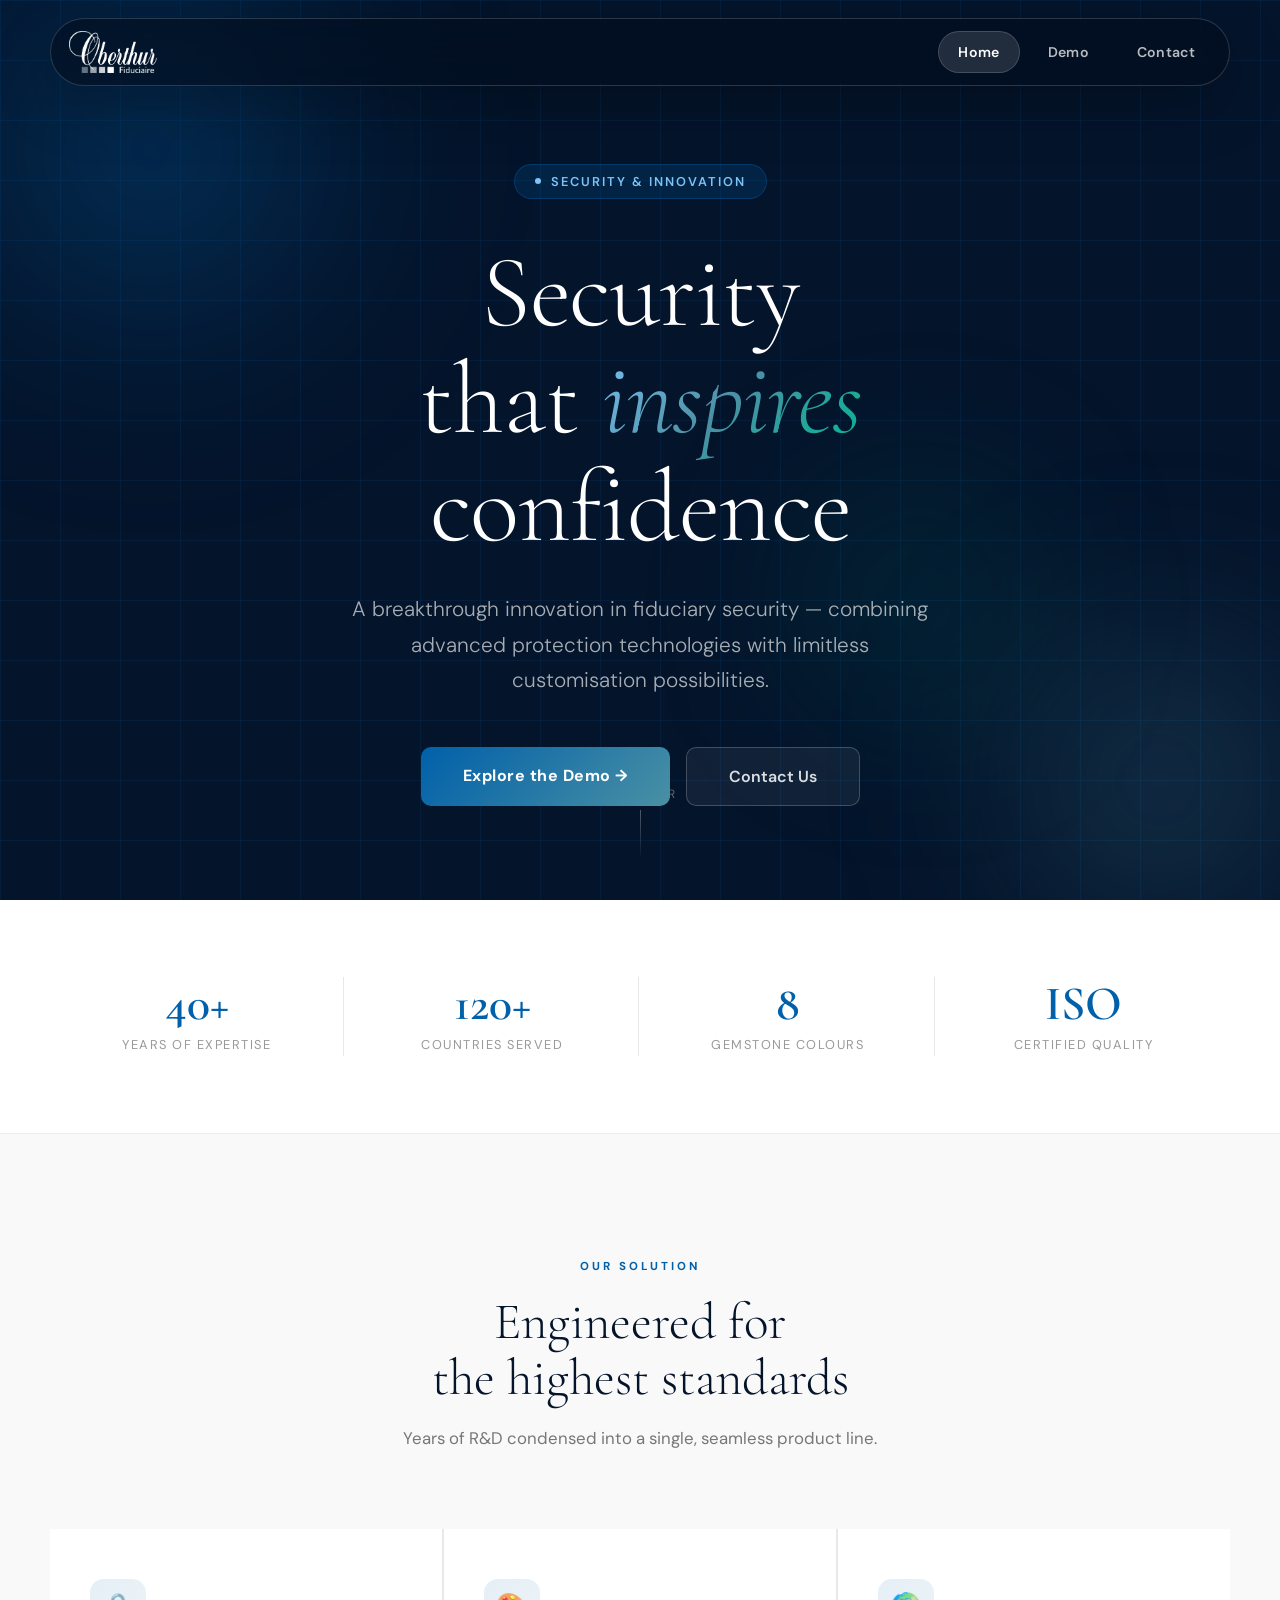
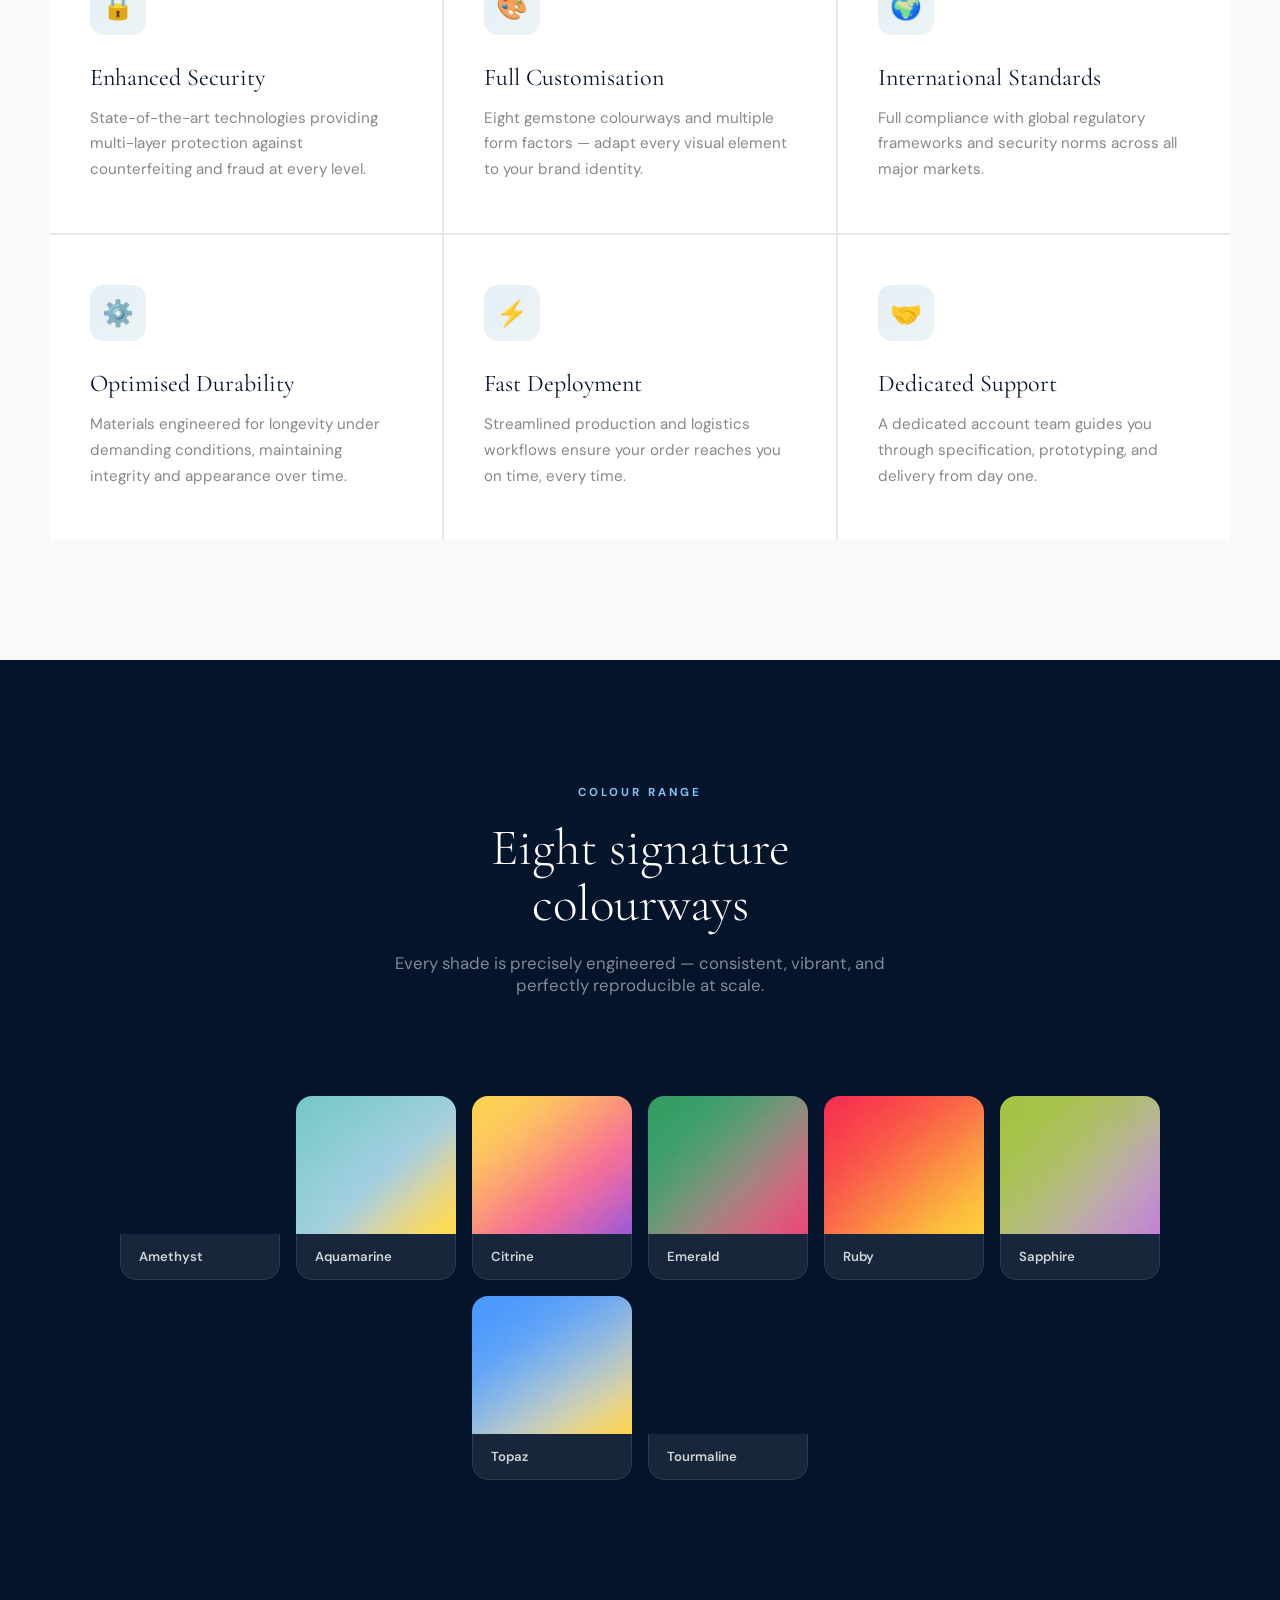
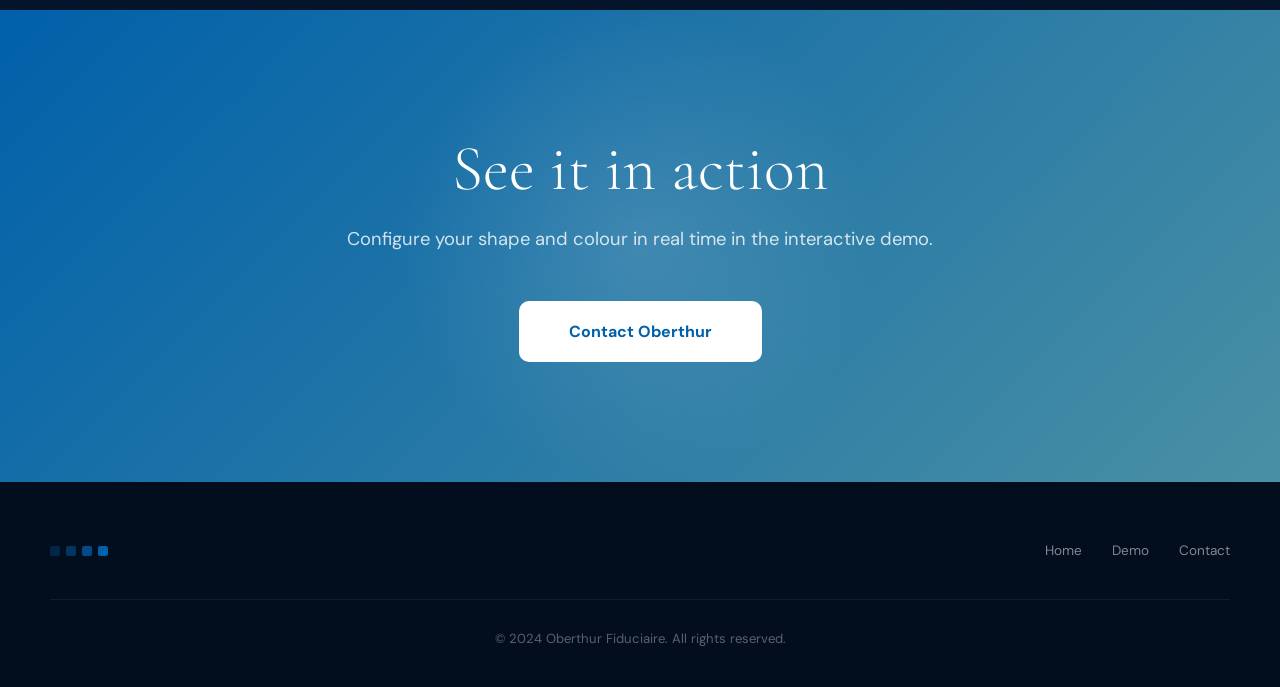
==== commit 7f759d11: "modification petites" ====
--- a/index.html
+++ b/index.html
@@ -19,7 +19,7 @@
         <ul>
           <li><a href="index.html" class="active">Home</a></li>
           <li><a href="demo.html">Demo</a></li>
-          <li><a href="#contact">Contact</a></li>
+          <li><a href="contact.html">Contact</a></li>
         </ul>
       </nav>
     </div>
@@ -38,7 +38,7 @@
         <p class="hero-lead">A breakthrough innovation in fiduciary security — combining advanced protection technologies with limitless customisation possibilities.</p>
         <div class="hero-actions">
           <a href="demo.html" class="btn-hero-primary">Explore the Demo →</a>
-          <a href="#contact" class="btn-hero-ghost">Contact Us</a>
+          <a href="contact.html" class="btn-hero-ghost">Contact Us</a>
         </div>
       </div>
 
@@ -98,11 +98,11 @@
       </div>
     </section>
 
-    <section class="cta-section-full" id="contact">
+    <section class="cta-section-full" id="contact-preview">
       <div class="container">
         <h2>See it in action</h2>
         <p>Configure your shape and colour in real time in the interactive demo.</p>
-        <a href="demo.html" class="btn-cta-white">Launch the Demo</a>
+        <a href="contact.html" class="btn-cta-white">Contact Oberthur</a>
       </div>
     </section>
   </main>
@@ -111,7 +111,7 @@
     <div class="container">
       <div class="footer-inner">
         <div class="footer-squares" aria-hidden="true"><div class="footer-sq footer-sq-light"></div><div class="footer-sq footer-sq-medium"></div><div class="footer-sq footer-sq-strong"></div><div class="footer-sq"></div></div>
-        <nav class="footer-nav" aria-label="Secondary navigation"><a href="index.html">Home</a><a href="demo.html">Demo</a><a href="#contact">Contact</a></nav>
+        <nav class="footer-nav" aria-label="Secondary navigation"><a href="index.html">Home</a><a href="demo.html">Demo</a><a href="contact.html">Contact</a></nav>
       </div>
       <p>&copy; 2024 Oberthur Fiduciaire. All rights reserved.</p>
     </div>
--- a/index.css
+++ b/index.css
@@ -28,3 +28,44 @@
     width: 140px;
   }
 }
+
+/* === FINAL RESPONSIVE LOGO FIX V3 === */
+.brand-logo {
+  gap: 0 !important;
+  flex: 0 1 auto;
+  min-width: 0;
+}
+
+.brand-logo-img {
+  display: block;
+  width: auto;
+  height: 42px;
+  max-width: 210px;
+  object-fit: contain;
+  filter: brightness(1.08);
+}
+
+@media (max-width: 900px) {
+  .brand-logo-img {
+    height: 34px;
+    max-width: 170px;
+  }
+}
+
+@media (max-width: 600px) {
+  .header-inner {
+    overflow: hidden;
+  }
+
+  .brand-logo-img {
+    height: 25px;
+    max-width: 122px;
+  }
+}
+
+@media (max-width: 390px) {
+  .brand-logo-img {
+    height: 22px;
+    max-width: 108px;
+  }
+}
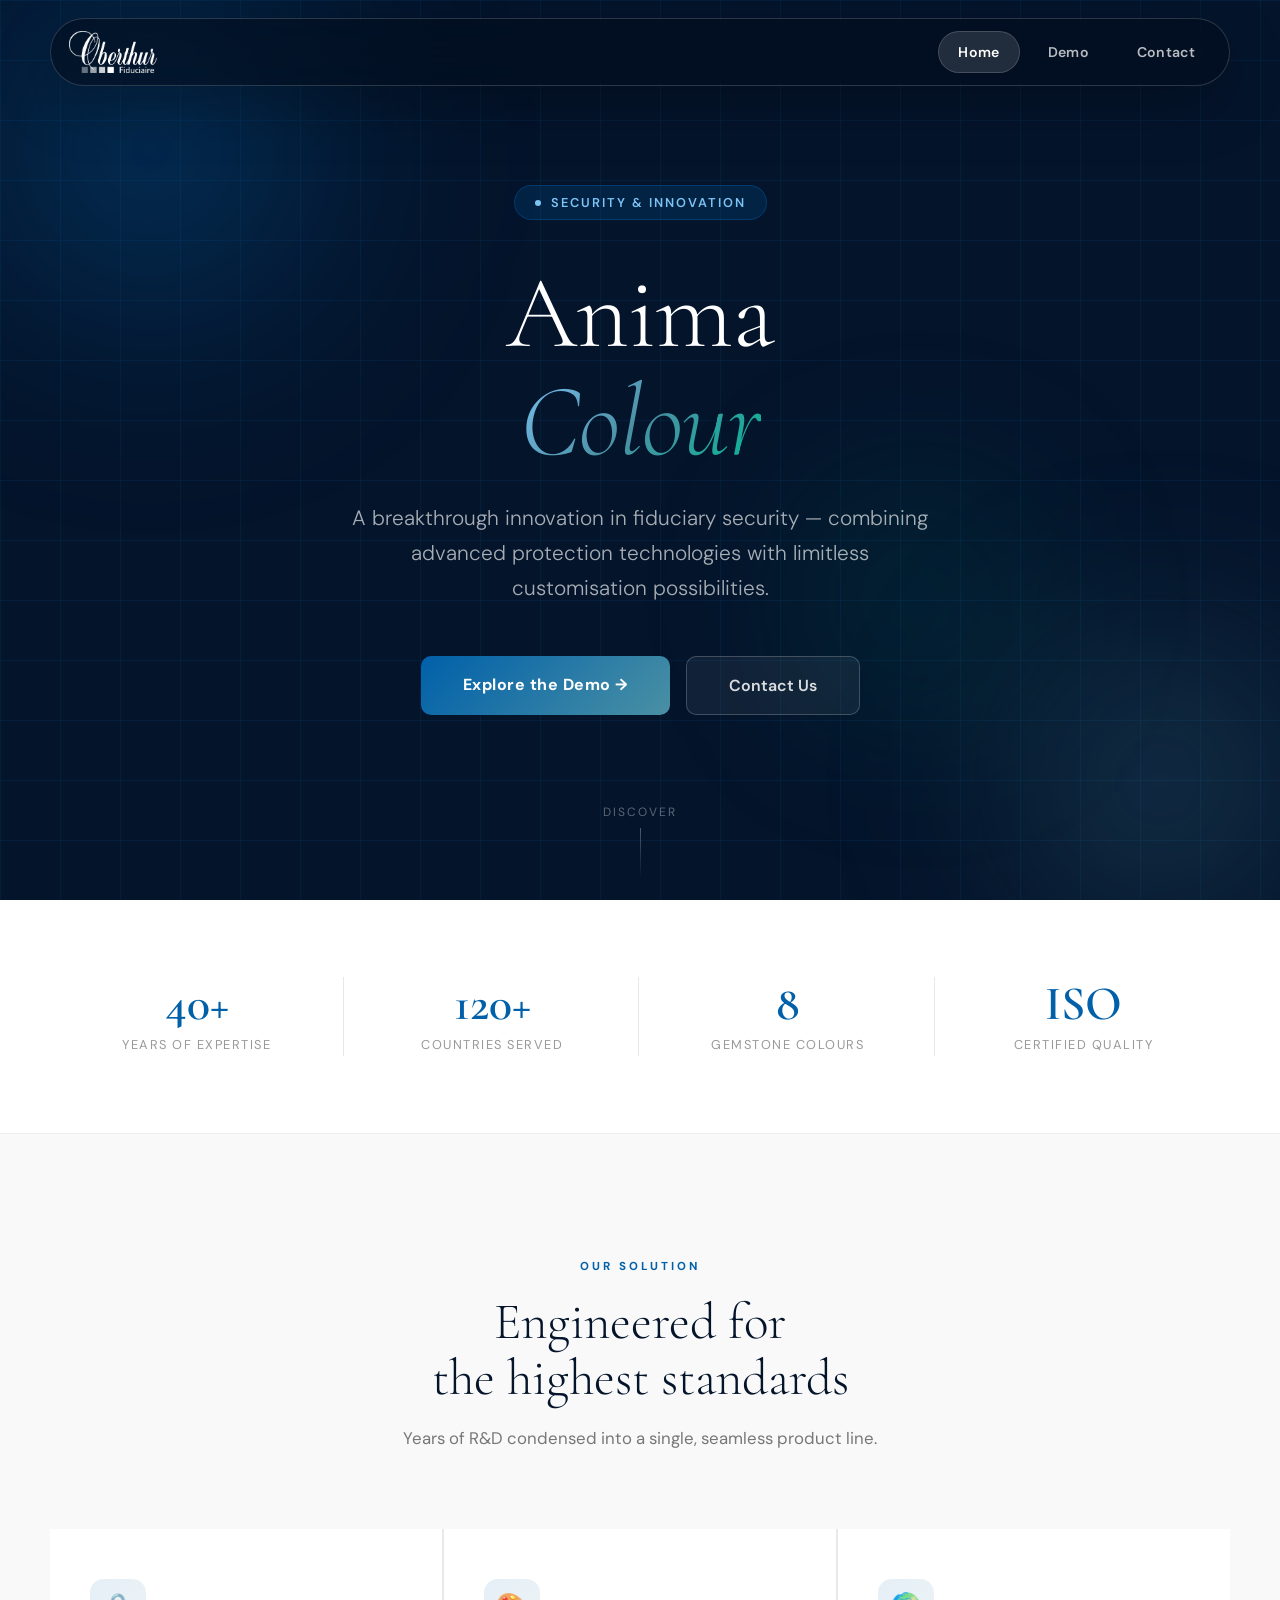
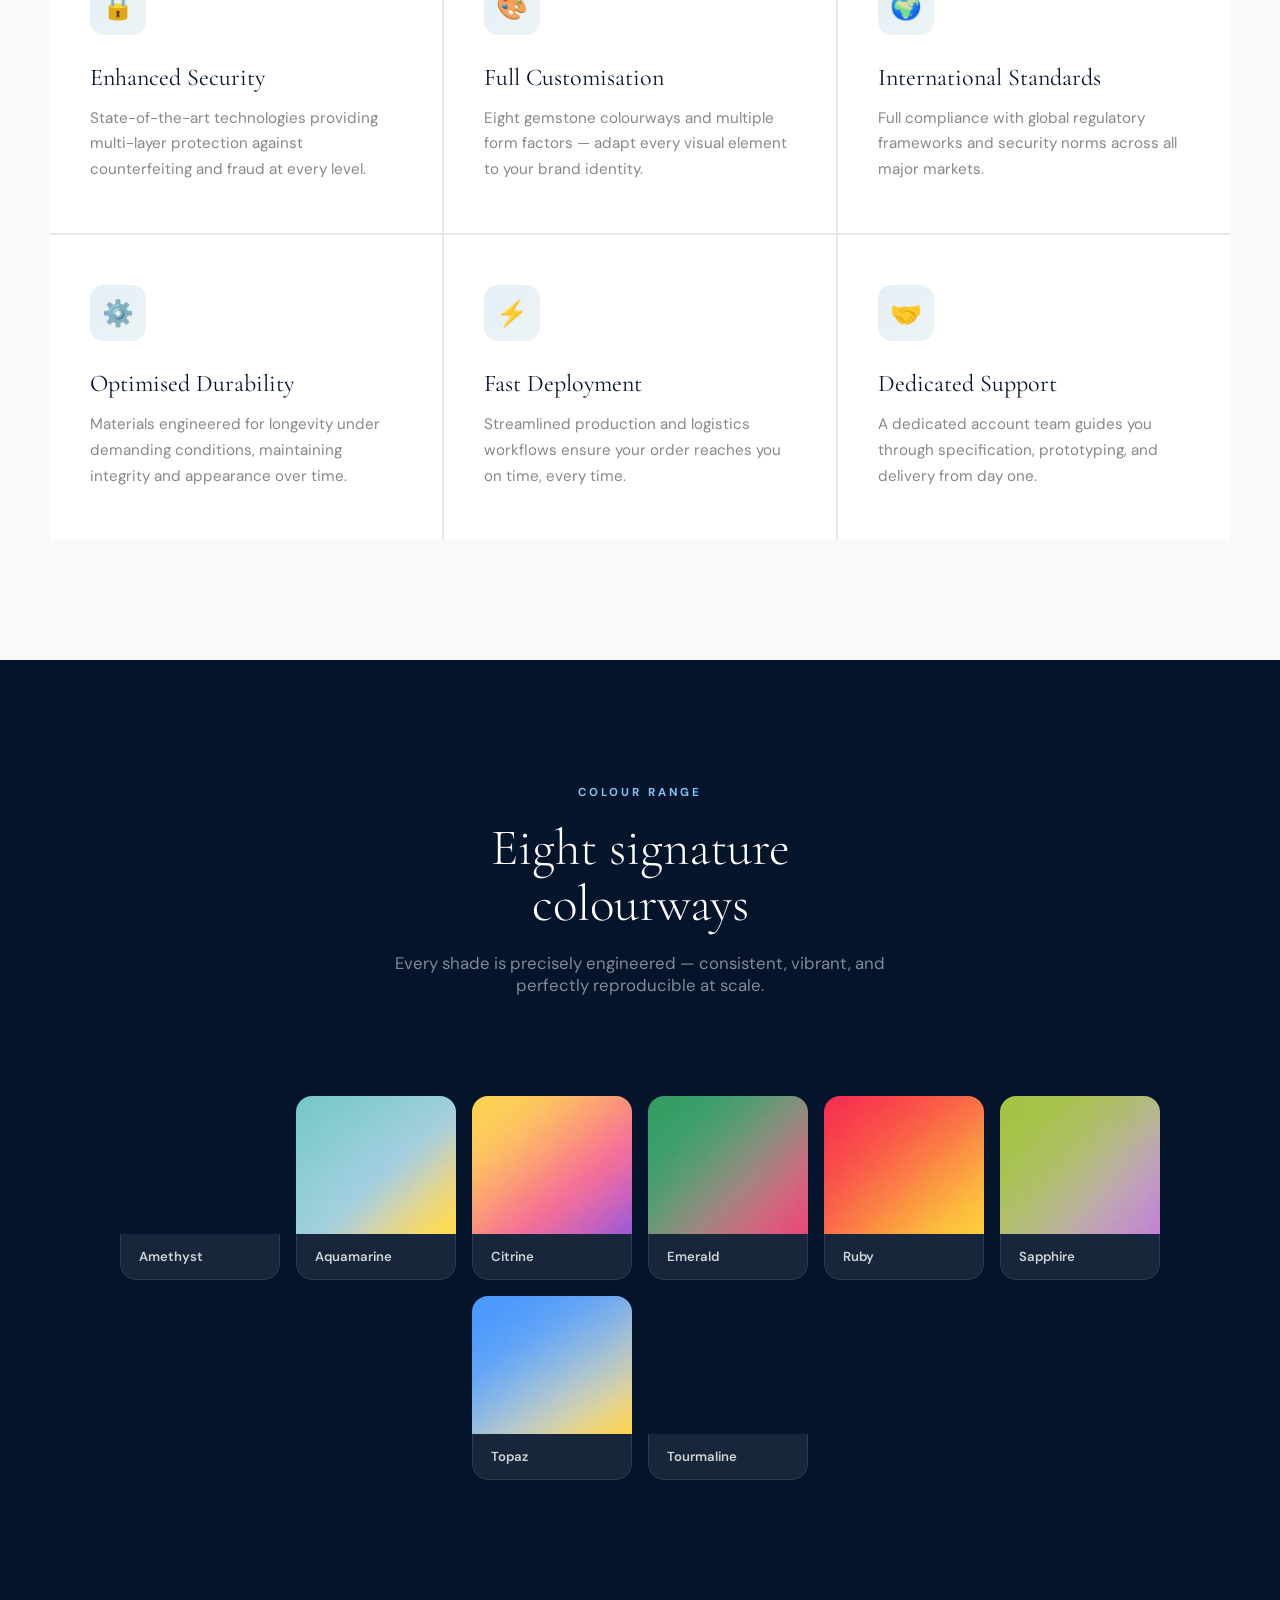
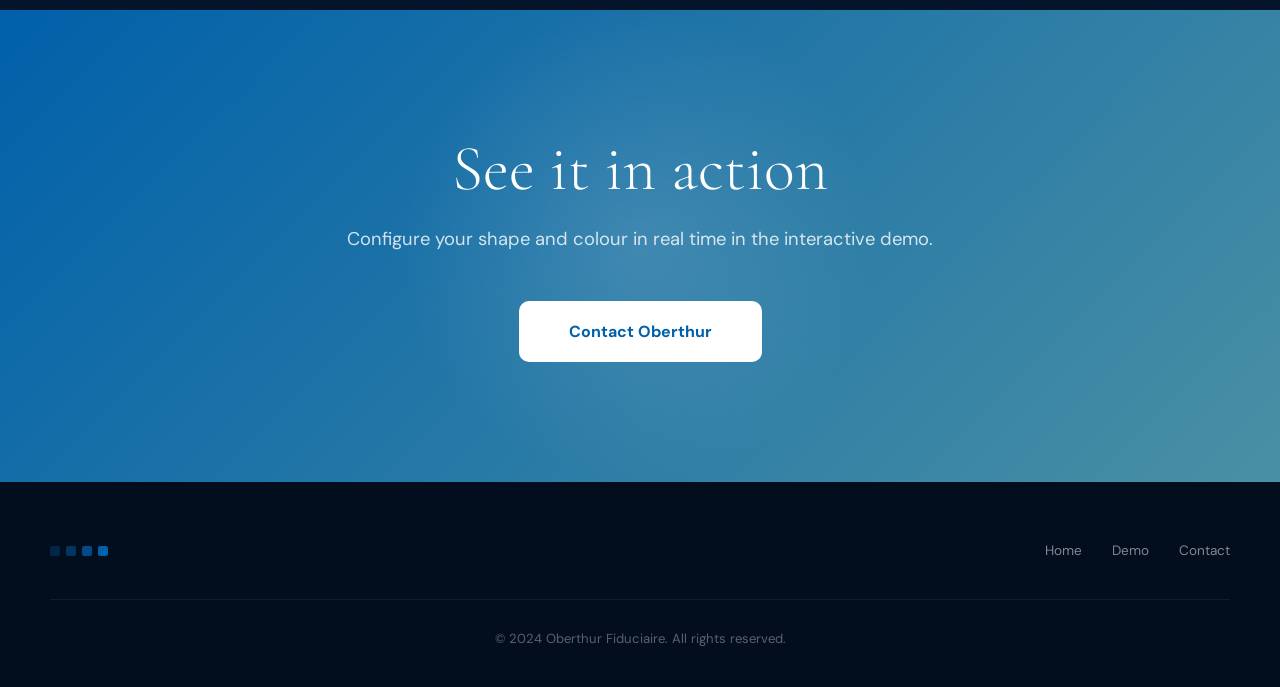
==== commit 0a25fc3a: "modif btn" ====
--- a/index.html
+++ b/index.html
@@ -34,7 +34,7 @@
 
       <div class="hero-content">
         <span class="hero-eyebrow">Security &amp; Innovation</span>
-        <h1>Security<br>that <em>inspires</em><br>confidence</h1>
+        <h1>Anima<br><em>Colour</em></h1>
         <p class="hero-lead">A breakthrough innovation in fiduciary security — combining advanced protection technologies with limitless customisation possibilities.</p>
         <div class="hero-actions">
           <a href="demo.html" class="btn-hero-primary">Explore the Demo →</a>
--- a/index.css
+++ b/index.css
@@ -69,3 +69,46 @@
     max-width: 108px;
   }
 }
+
+
+/* === FINAL INDEX TEXT / HOVER FIX === */
+.hero h1 {
+  margin-bottom: 24px;
+}
+
+.hero-actions {
+  margin-bottom: 70px;
+}
+
+.hero-scroll {
+  bottom: 22px;
+  pointer-events: none;
+}
+
+.feature-card:hover,
+.palette-chip:hover {
+  transform: none !important;
+  box-shadow: none !important;
+}
+
+.feature-card:hover:before {
+  transform: scaleX(0) !important;
+}
+
+.palette-chip {
+  cursor: default !important;
+}
+
+@media (max-width: 600px) {
+  .hero {
+    padding-bottom: 120px;
+  }
+
+  .hero-actions {
+    margin-bottom: 82px;
+  }
+
+  .hero-scroll {
+    bottom: 24px;
+  }
+}
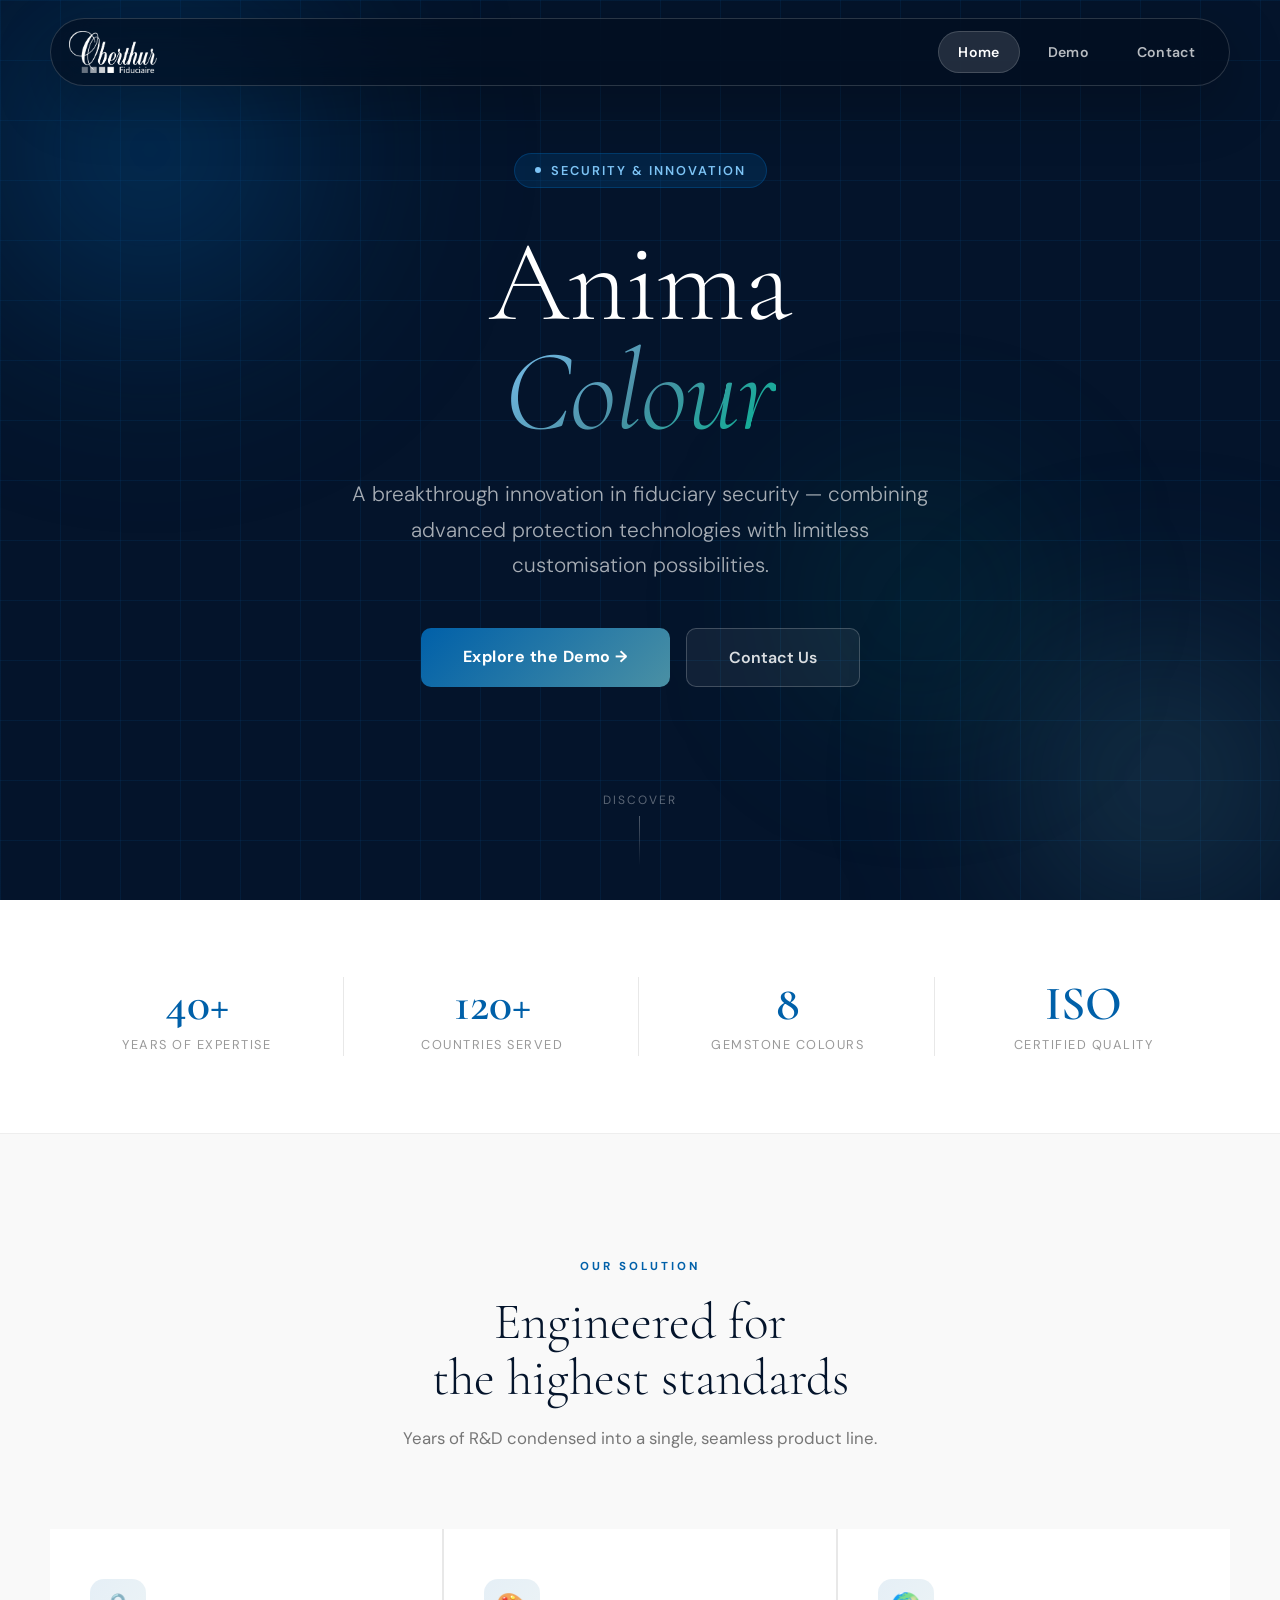
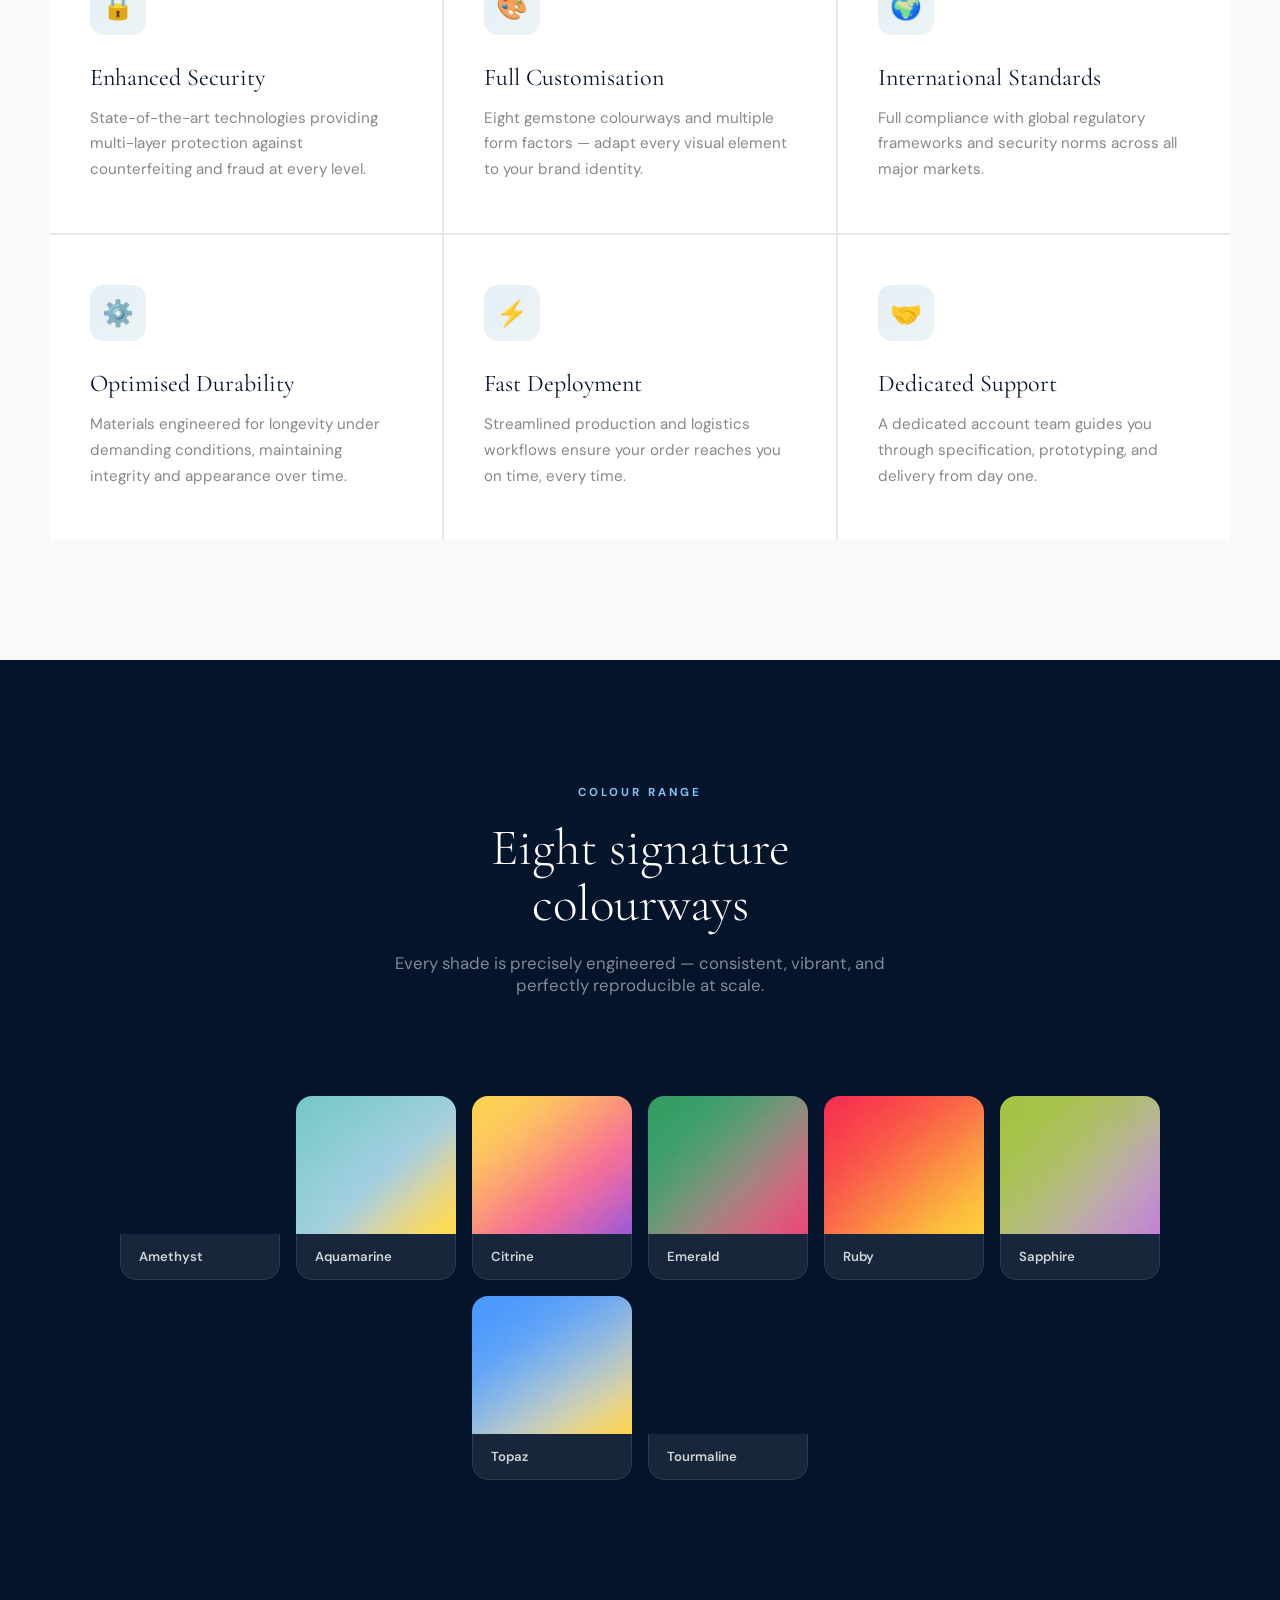
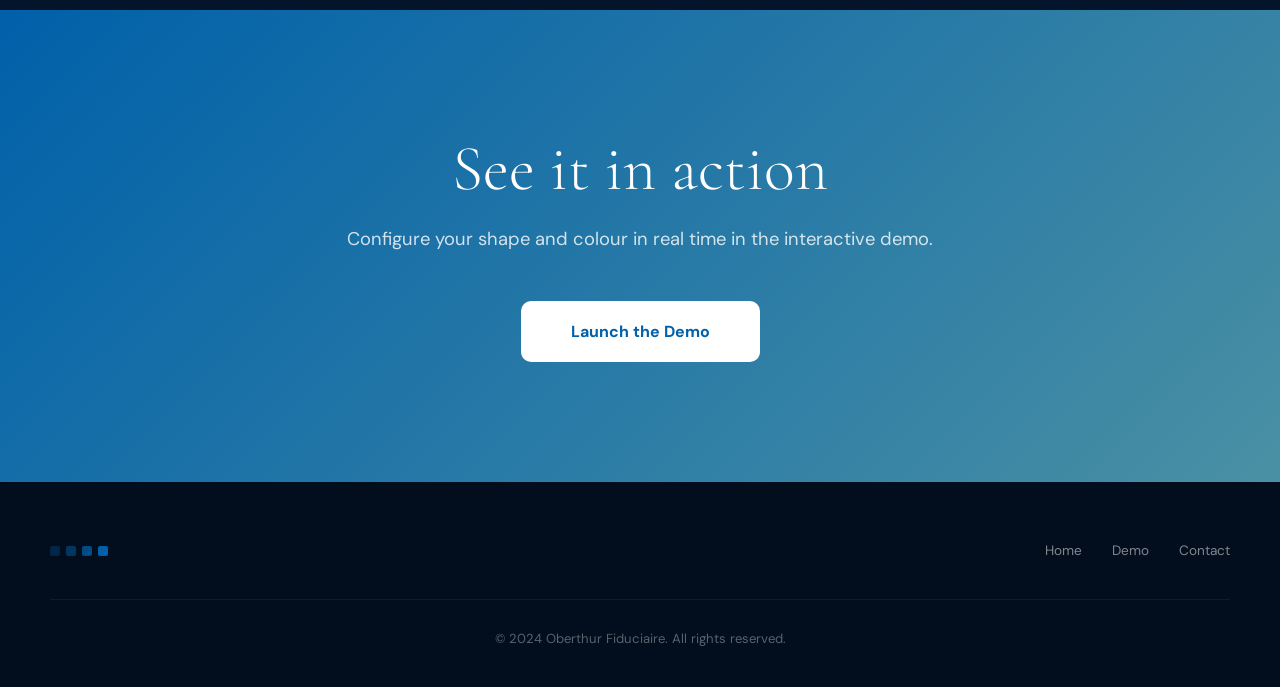
==== commit 3fb17cb3: "on ratrappe" ====
--- a/index.html
+++ b/index.html
@@ -3,7 +3,7 @@
 <head>
   <meta charset="UTF-8" />
   <meta name="viewport" content="width=device-width, initial-scale=1.0" />
-  <title>New Solution — Oberthur Fiduciaire</title>
+  <title>Anima Colour — Oberthur Fiduciaire</title>
   <link rel="preconnect" href="https://fonts.googleapis.com" />
   <link rel="preconnect" href="https://fonts.gstatic.com" crossorigin />
   <link href="https://fonts.googleapis.com/css2?family=Cormorant+Garamond:wght@300;400;600&family=DM+Sans:wght@300;400;500;600;700&display=swap" rel="stylesheet" />
@@ -98,11 +98,11 @@
       </div>
     </section>
 
-    <section class="cta-section-full" id="contact-preview">
+    <section class="cta-section-full">
       <div class="container">
         <h2>See it in action</h2>
         <p>Configure your shape and colour in real time in the interactive demo.</p>
-        <a href="contact.html" class="btn-cta-white">Contact Oberthur</a>
+        <a href="demo.html" class="btn-cta-white">Launch the Demo</a>
       </div>
     </section>
   </main>
--- a/index.css
+++ b/index.css
@@ -1,114 +1,125 @@
-:root{--font-display:'Cormorant Garamond',serif;--font-body:'DM Sans',sans-serif;--oberthur-blue:#0060A9;--glacier-blue:#4A90A4;--mint-green:#00B894;--midnight-navy:#04142b;--deep-navy:#020d1d;--soft-white:#fff;--cloud-white:#f9f9f9;--line-grey:#e8e8e8;--text-dark:#04142b;--text-muted:#777}*{box-sizing:border-box}html{scroll-behavior:smooth}body{margin:0;font-family:var(--font-body);color:var(--text-dark);background:#fff}.container{width:min(1180px,calc(100% - 40px));margin:0 auto}.site-header{position:fixed;top:18px;left:0;width:100%;z-index:1000;pointer-events:none}.header-inner{pointer-events:auto;display:flex;align-items:center;justify-content:space-between;gap:24px;padding:12px 14px 12px 18px;border:1px solid rgba(255,255,255,.16);border-radius:999px;background:rgba(2,13,29,.62);backdrop-filter:blur(20px);box-shadow:0 20px 60px rgba(0,0,0,.24)}.brand{display:inline-flex;align-items:center;gap:11px;color:#fff;text-decoration:none;font-size:.9rem;font-weight:700;letter-spacing:.4px;white-space:nowrap}.brand-mark{width:32px;height:32px;border-radius:10px;background:linear-gradient(135deg,var(--oberthur-blue),var(--glacier-blue),var(--mint-green));box-shadow:0 0 25px rgba(0,96,169,.55)}.main-nav ul,.footer-nav{display:flex;align-items:center;gap:8px;list-style:none;padding:0;margin:0}.main-nav a{display:inline-flex;align-items:center;justify-content:center;min-height:42px;padding:0 20px;border-radius:999px;color:rgba(255,255,255,.72);text-decoration:none;font-size:.88rem;font-weight:600;letter-spacing:.3px;transition:.3s}.main-nav a:hover,.main-nav a.active{color:#fff;background:rgba(255,255,255,.12)}.main-nav a.active{box-shadow:inset 0 0 0 1px rgba(255,255,255,.16)}.hero{background:var(--midnight-navy);min-height:100vh;display:grid;place-items:center;text-align:center;padding:110px 0 40px;position:relative;overflow:hidden}.hero-bg-grid{position:absolute;inset:0;background-image:linear-gradient(rgba(0,96,169,.12) 1px,transparent 1px),linear-gradient(90deg,rgba(0,96,169,.12) 1px,transparent 1px);background-size:60px 60px;animation:gridDrift 30s linear infinite}.hero-orb{position:absolute;border-radius:50%;filter:blur(90px);pointer-events:none}.orb-1{width:500px;height:500px;background:radial-gradient(circle,rgba(0,96,169,.45),transparent 70%);top:-100px;left:-100px}.orb-2{width:400px;height:400px;background:radial-gradient(circle,rgba(74,144,164,.35),transparent 70%);bottom:-80px;right:-80px}.orb-3{width:300px;height:300px;background:radial-gradient(circle,rgba(0,184,148,.2),transparent 70%);top:50%;left:60%}.hero-content{position:relative;z-index:2;padding:40px 20px}.hero-eyebrow{display:inline-flex;align-items:center;gap:10px;background:rgba(0,96,169,.2);border:1px solid rgba(0,96,169,.4);border-radius:100px;padding:8px 20px;font-size:.8rem;font-weight:600;letter-spacing:2px;text-transform:uppercase;color:#7dc4f5;margin-bottom:40px;animation:fadeSlideUp .8s both}.hero-eyebrow:before{content:'';width:6px;height:6px;background:#7dc4f5;border-radius:50%;animation:blink 1.5s infinite}.hero h1{font-family:var(--font-display);font-size:clamp(3rem,8vw,7rem);font-weight:300;color:#fff;line-height:1.05;letter-spacing:-1px;margin:0 0 30px;animation:fadeSlideUp .8s .15s both}.hero h1 em{font-style:italic;background:linear-gradient(135deg,#7dc4f5,var(--glacier-blue),var(--mint-green));-webkit-background-clip:text;-webkit-text-fill-color:transparent;background-clip:text}.hero-lead{font-size:clamp(1rem,2vw,1.3rem);color:rgba(255,255,255,.65);font-weight:300;max-width:580px;margin:0 auto 50px;line-height:1.7;animation:fadeSlideUp .8s .3s both}.hero-actions{display:flex;gap:16px;justify-content:center;flex-wrap:wrap;animation:fadeSlideUp .8s .45s both}.btn-hero-primary,.btn-hero-ghost,.btn-cta-white{text-decoration:none;transition:.3s}.btn-hero-primary{background:linear-gradient(135deg,var(--oberthur-blue),var(--glacier-blue));color:#fff;padding:18px 42px;border-radius:10px;font-size:1rem;font-weight:700;letter-spacing:.5px}.btn-hero-primary:hover,.btn-hero-ghost:hover,.btn-cta-white:hover{transform:translateY(-3px)}.btn-hero-primary:hover{box-shadow:0 12px 40px rgba(0,96,169,.5)}.btn-hero-ghost{background:rgba(255,255,255,.06);border:1px solid rgba(255,255,255,.2);color:rgba(255,255,255,.85);padding:18px 42px;border-radius:10px;font-size:1rem;font-weight:600}.hero-scroll{position:absolute;bottom:40px;left:50%;transform:translateX(-50%);display:flex;flex-direction:column;align-items:center;gap:8px;color:rgba(255,255,255,.35);font-size:.75rem;letter-spacing:2px;text-transform:uppercase;animation:fadeIn 1s 1s both}.hero-scroll-line{width:1px;height:50px;background:linear-gradient(to bottom,rgba(255,255,255,.3),transparent);animation:scrollPulse 2s infinite}.stats-band{background:#fff;border-bottom:1px solid #eee;padding:50px 0}.stats-grid{display:grid;grid-template-columns:repeat(4,1fr);gap:2px}.stat-item{text-align:center;padding:30px 20px;position:relative}.stat-item:not(:last-child):after{content:'';position:absolute;right:0;top:20%;bottom:20%;width:1px;background:var(--line-grey)}.stat-number{display:block;font-family:var(--font-display);font-size:3rem;font-weight:600;color:var(--oberthur-blue);line-height:1}.stat-label{display:block;margin-top:8px;font-size:.8rem;text-transform:uppercase;letter-spacing:1.5px;color:#999}.features-section{background:var(--cloud-white);padding:120px 0}.section-header{text-align:center;margin-bottom:80px}.section-tag{display:inline-block;font-size:.72rem;letter-spacing:3px;text-transform:uppercase;color:var(--oberthur-blue);font-weight:700;margin-bottom:20px}.section-header h2{font-family:var(--font-display);font-size:clamp(2rem,4vw,3.5rem);font-weight:300;color:var(--text-dark);margin:0 0 20px;line-height:1.1}.section-header p{max-width:540px;margin:0 auto;color:var(--text-muted);font-size:1.05rem}.features-grid{display:grid;grid-template-columns:repeat(3,1fr);gap:2px;background:var(--line-grey)}.feature-card{background:#fff;padding:50px 40px;transition:.3s;position:relative;overflow:hidden}.feature-card:before{content:'';position:absolute;top:0;left:0;right:0;height:3px;background:linear-gradient(90deg,var(--oberthur-blue),var(--glacier-blue));transform:scaleX(0);transform-origin:left;transition:.4s}.feature-card:hover:before{transform:scaleX(1)}.feature-card:hover{transform:translateY(-4px);box-shadow:0 20px 50px rgba(0,0,0,.08)}.feature-icon{width:56px;height:56px;background:linear-gradient(135deg,rgba(0,96,169,.1),rgba(74,144,164,.1));border-radius:14px;display:flex;align-items:center;justify-content:center;margin-bottom:28px;font-size:1.6rem}.feature-card h3{font-family:var(--font-display);font-size:1.5rem;font-weight:400;color:var(--text-dark);margin:0 0 14px}.feature-card p{color:#888;font-size:.95rem;line-height:1.7;margin:0}.palette-section{background:var(--midnight-navy);padding:120px 0;color:#fff}.palette-section .section-header h2{color:#fff}.palette-section .section-header p{color:rgba(255,255,255,.5)}.palette-section .section-tag{color:#7dc4f5}.palette-track{display:flex;flex-wrap:wrap;gap:16px;justify-content:center;padding:20px 0 10px}.palette-chip{flex:0 0 160px;border-radius:16px;overflow:hidden;transition:.3s;cursor:default}.palette-chip:hover{transform:translateY(-8px)}.palette-swatch{height:138px;width:100%;background-size:cover;background-position:center;background-repeat:no-repeat}.palette-chip-label{background:rgba(255,255,255,.08);border:1px solid rgba(255,255,255,.1);border-top:none;padding:14px 18px;font-size:.82rem;font-weight:600;color:rgba(255,255,255,.8);border-radius:0 0 16px 16px}.palette-amethyst .palette-swatch{background-image:url("couleurs/AMETHYST.png")}.palette-aquamarine .palette-swatch{background-image:url("couleurs/AQUAMARINE.png")}.palette-citrine .palette-swatch{background-image:url("couleurs/CITRINE.png")}.palette-emerald .palette-swatch{background-image:url("couleurs/EMERALD.png")}.palette-ruby .palette-swatch{background-image:url("couleurs/RUBY.png")}.palette-sapphire .palette-swatch{background-image:url("couleurs/SAPPHIRE.png")}.palette-topaz .palette-swatch{background-image:url("couleurs/TOPAZ.png")}.palette-tourmaline .palette-swatch{background-image:url("couleurs/TOURMALINE.png")}.cta-section-full{background:linear-gradient(135deg,var(--oberthur-blue),var(--glacier-blue));padding:120px 0;text-align:center;position:relative;overflow:hidden}.cta-section-full:before{content:'';position:absolute;inset:0;background:radial-gradient(circle at center,rgba(255,255,255,.12),transparent 35%)}.cta-section-full h2,.cta-section-full p,.cta-section-full a{position:relative}.cta-section-full h2{font-family:var(--font-display);font-size:clamp(2rem,5vw,4rem);color:#fff;font-weight:300;margin:0 0 20px}.cta-section-full p{color:rgba(255,255,255,.8);font-size:1.15rem;margin:0 0 50px}.btn-cta-white{display:inline-block;background:#fff;color:var(--oberthur-blue);padding:20px 50px;border-radius:10px;font-size:1rem;font-weight:700}.btn-cta-white:hover{box-shadow:0 16px 50px rgba(0,0,0,.25)}footer{background:var(--deep-navy);padding:60px 0 40px}.footer-inner{display:flex;justify-content:space-between;align-items:center;flex-wrap:wrap;gap:30px;margin-bottom:40px}.footer-squares{display:flex;gap:6px}.footer-sq{width:10px;height:10px;border-radius:2px;background:var(--oberthur-blue)}.footer-sq-light{opacity:.3}.footer-sq-medium{opacity:.5}.footer-sq-strong{opacity:.75}.footer-nav{gap:30px}.footer-nav a{color:rgba(255,255,255,.5);text-decoration:none;font-size:.85rem;transition:.3s}.footer-nav a:hover{color:#fff}footer p{color:rgba(255,255,255,.35);font-size:.82rem;text-align:center;margin:0;border-top:1px solid rgba(255,255,255,.06);padding-top:30px}@keyframes gridDrift{from{transform:translateY(0)}to{transform:translateY(60px)}}@keyframes blink{0%,100%{opacity:1}50%{opacity:.3}}@keyframes scrollPulse{0%,100%{transform:scaleY(1);opacity:.5}50%{transform:scaleY(1.2);opacity:1}}@keyframes fadeSlideUp{from{opacity:0;transform:translateY(24px)}to{opacity:1;transform:translateY(0)}}@keyframes fadeIn{from{opacity:0}to{opacity:1}}
-@media(max-width:900px){.header-inner{border-radius:22px;gap:10px}.main-nav ul{gap:6px}.stats-grid{grid-template-columns:repeat(2,1fr)}.features-grid{grid-template-columns:1fr}.stat-item:not(:last-child):after{display:none}}
-@media(max-width:600px){.container{width:min(100% - 24px,1180px)}.site-header{top:10px}.header-inner{padding:10px 12px;flex-direction:column}.brand{font-size:.82rem}.main-nav{width:100%}.main-nav ul{display:grid;grid-template-columns:repeat(3,1fr);width:100%;gap:6px}.main-nav a{min-height:34px;padding:0 8px;font-size:.74rem}.hero{padding-top:155px}.hero-eyebrow{font-size:.68rem;margin-bottom:22px}.hero h1{font-size:clamp(2.9rem,13vw,4.2rem)}.hero-lead{font-size:1rem;margin-bottom:36px}.stats-grid{grid-template-columns:1fr 1fr}.hero-actions{flex-direction:column;align-items:center}.btn-hero-primary,.btn-hero-ghost,.btn-cta-white{width:min(100%,330px)}.features-section,.palette-section,.cta-section-full{padding:80px 0}.footer-inner{flex-direction:column;align-items:flex-start}}
-
-
-/* === OBERTHUR LOGO HEADER === */
-.brand-logo {
-  gap: 0;
+:root{
+  --font-display:'Cormorant Garamond',serif;
+  --font-body:'DM Sans',sans-serif;
+  --oberthur-blue:#0060A9;
+  --glacier-blue:#4A90A4;
+  --mint-green:#00B894;
+  --midnight-navy:#04142b;
+  --deep-navy:#020d1d;
+  --soft-white:#fff;
+  --cloud-white:#f9f9f9;
+  --line-grey:#e8e8e8;
+  --text-dark:#04142b;
+  --text-muted:#777;
 }
-
-.brand-logo-img {
-  display: block;
-  width: 165px;
-  max-width: 100%;
-  height: auto;
-  object-fit: contain;
-  filter: brightness(1.08);
+*{box-sizing:border-box}
+html{scroll-behavior:smooth}
+body{margin:0;font-family:var(--font-body);color:var(--text-dark);background:#fff}
+.container{width:min(1180px,calc(100% - 40px));margin:0 auto}
+.site-header{position:fixed;top:18px;left:0;width:100%;z-index:1000;pointer-events:none}
+.header-inner{pointer-events:auto;display:flex;align-items:center;justify-content:space-between;gap:24px;padding:12px 14px 12px 18px;border:1px solid rgba(255,255,255,.16);border-radius:999px;background:rgba(2,13,29,.62);backdrop-filter:blur(20px);box-shadow:0 20px 60px rgba(0,0,0,.24)}
+.brand{display:inline-flex;align-items:center;gap:11px;color:#fff;text-decoration:none;font-size:.9rem;font-weight:700;letter-spacing:.4px;white-space:nowrap}
+.brand-logo{gap:0!important;flex:0 1 auto;min-width:0}
+.brand-logo-img{display:block;width:auto;height:42px;max-width:210px;object-fit:contain;filter:brightness(1.08)}
+.main-nav ul,.footer-nav{display:flex;align-items:center;gap:8px;list-style:none;padding:0;margin:0}
+.main-nav a{display:inline-flex;align-items:center;justify-content:center;min-height:42px;padding:0 20px;border-radius:999px;color:rgba(255,255,255,.72);text-decoration:none;font-size:.88rem;font-weight:600;letter-spacing:.3px;transition:.3s}
+.main-nav a:hover,.main-nav a.active{color:#fff;background:rgba(255,255,255,.12)}
+.main-nav a.active{box-shadow:inset 0 0 0 1px rgba(255,255,255,.16)}
+.hero{background:var(--midnight-navy);min-height:100vh;display:grid;place-items:center;text-align:center;padding:110px 0 130px;position:relative;overflow:hidden}
+.hero-bg-grid{position:absolute;inset:0;background-image:linear-gradient(rgba(0,96,169,.12) 1px,transparent 1px),linear-gradient(90deg,rgba(0,96,169,.12) 1px,transparent 1px);background-size:60px 60px;animation:gridDrift 30s linear infinite}
+.hero-orb{position:absolute;border-radius:50%;filter:blur(90px);pointer-events:none}
+.orb-1{width:500px;height:500px;background:radial-gradient(circle,rgba(0,96,169,.45),transparent 70%);top:-100px;left:-100px}
+.orb-2{width:400px;height:400px;background:radial-gradient(circle,rgba(74,144,164,.35),transparent 70%);bottom:-80px;right:-80px}
+.orb-3{width:300px;height:300px;background:radial-gradient(circle,rgba(0,184,148,.2),transparent 70%);top:50%;left:60%}
+.hero-content{position:relative;z-index:2;padding:40px 20px}
+.hero-eyebrow{display:inline-flex;align-items:center;gap:10px;background:rgba(0,96,169,.2);border:1px solid rgba(0,96,169,.4);border-radius:100px;padding:8px 20px;font-size:.8rem;font-weight:600;letter-spacing:2px;text-transform:uppercase;color:#7dc4f5;margin-bottom:40px;animation:fadeSlideUp .8s both}
+.hero-eyebrow:before{content:'';width:6px;height:6px;background:#7dc4f5;border-radius:50%;animation:blink 1.5s infinite}
+.hero h1{font-family:var(--font-display);font-size:clamp(4rem,9vw,7.5rem);font-weight:300;color:#fff;line-height:.95;letter-spacing:-1px;margin:0 0 30px;animation:fadeSlideUp .8s .15s both}
+.hero h1 em{font-style:italic;background:linear-gradient(135deg,#7dc4f5,var(--glacier-blue),var(--mint-green));-webkit-background-clip:text;-webkit-text-fill-color:transparent;background-clip:text}
+.hero-lead{font-size:clamp(1rem,2vw,1.3rem);color:rgba(255,255,255,.65);font-weight:300;max-width:580px;margin:0 auto 46px;line-height:1.7;animation:fadeSlideUp .8s .3s both}
+.hero-actions{display:flex;gap:16px;justify-content:center;flex-wrap:wrap;margin-bottom:40px;animation:fadeSlideUp .8s .45s both}
+.btn-hero-primary,.btn-hero-ghost,.btn-cta-white{text-decoration:none;transition:.3s}
+.btn-hero-primary{background:linear-gradient(135deg,var(--oberthur-blue),var(--glacier-blue));color:#fff;padding:18px 42px;border-radius:10px;font-size:1rem;font-weight:700;letter-spacing:.5px}
+.btn-hero-primary:hover,.btn-hero-ghost:hover,.btn-cta-white:hover{transform:translateY(-3px)}
+.btn-hero-primary:hover{box-shadow:0 12px 40px rgba(0,96,169,.5)}
+.btn-hero-ghost{background:rgba(255,255,255,.06);border:1px solid rgba(255,255,255,.2);color:rgba(255,255,255,.85);padding:18px 42px;border-radius:10px;font-size:1rem;font-weight:600}
+.hero-scroll{position:absolute;bottom:34px;left:50%;transform:translateX(-50%);display:flex;flex-direction:column;align-items:center;gap:8px;color:rgba(255,255,255,.35);font-size:.75rem;letter-spacing:2px;text-transform:uppercase;animation:fadeIn 1s 1s both;pointer-events:none}
+.hero-scroll-line{width:1px;height:50px;background:linear-gradient(to bottom,rgba(255,255,255,.3),transparent);animation:scrollPulse 2s infinite}
+.stats-band{background:#fff;border-bottom:1px solid #eee;padding:50px 0}
+.stats-grid{display:grid;grid-template-columns:repeat(4,1fr);gap:2px}
+.stat-item{text-align:center;padding:30px 20px;position:relative}
+.stat-item:not(:last-child):after{content:'';position:absolute;right:0;top:20%;bottom:20%;width:1px;background:var(--line-grey)}
+.stat-number{display:block;font-family:var(--font-display);font-size:3rem;font-weight:600;color:var(--oberthur-blue);line-height:1}
+.stat-label{display:block;margin-top:8px;font-size:.8rem;text-transform:uppercase;letter-spacing:1.5px;color:#999}
+.features-section{background:var(--cloud-white);padding:120px 0}
+.section-header{text-align:center;margin-bottom:80px}
+.section-tag{display:inline-block;font-size:.72rem;letter-spacing:3px;text-transform:uppercase;color:var(--oberthur-blue);font-weight:700;margin-bottom:20px}
+.section-header h2{font-family:var(--font-display);font-size:clamp(2rem,4vw,3.5rem);font-weight:300;color:var(--text-dark);margin:0 0 20px;line-height:1.1}
+.section-header p{max-width:540px;margin:0 auto;color:var(--text-muted);font-size:1.05rem}
+.features-grid{display:grid;grid-template-columns:repeat(3,1fr);gap:2px;background:var(--line-grey)}
+.feature-card{background:#fff;padding:50px 40px;position:relative;overflow:hidden}
+.feature-icon{width:56px;height:56px;background:linear-gradient(135deg,rgba(0,96,169,.1),rgba(74,144,164,.1));border-radius:14px;display:flex;align-items:center;justify-content:center;margin-bottom:28px;font-size:1.6rem}
+.feature-card h3{font-family:var(--font-display);font-size:1.5rem;font-weight:400;color:var(--text-dark);margin:0 0 14px}
+.feature-card p{color:#888;font-size:.95rem;line-height:1.7;margin:0}
+.palette-section{background:var(--midnight-navy);padding:120px 0;color:#fff}
+.palette-section .section-header h2{color:#fff}
+.palette-section .section-header p{color:rgba(255,255,255,.5)}
+.palette-section .section-tag{color:#7dc4f5}
+.palette-track{display:flex;flex-wrap:wrap;gap:16px;justify-content:center;padding:20px 0 10px}
+.palette-chip{flex:0 0 160px;border-radius:16px;overflow:hidden;cursor:default}
+.palette-swatch{height:138px;width:100%;background-size:cover;background-position:center;background-repeat:no-repeat}
+.palette-chip-label{background:rgba(255,255,255,.08);border:1px solid rgba(255,255,255,.1);border-top:none;padding:14px 18px;font-size:.82rem;font-weight:600;color:rgba(255,255,255,.8);border-radius:0 0 16px 16px}
+.palette-amethyst .palette-swatch{background-image:url("couleurs/AMETHYST.png")}
+.palette-aquamarine .palette-swatch{background-image:url("couleurs/AQUAMARINE.png")}
+.palette-citrine .palette-swatch{background-image:url("couleurs/CITRINE.png")}
+.palette-emerald .palette-swatch{background-image:url("couleurs/EMERALD.png")}
+.palette-ruby .palette-swatch{background-image:url("couleurs/RUBY.png")}
+.palette-sapphire .palette-swatch{background-image:url("couleurs/SAPPHIRE.png")}
+.palette-topaz .palette-swatch{background-image:url("couleurs/TOPAZ.png")}
+.palette-tourmaline .palette-swatch{background-image:url("couleurs/TOURMALINE.png")}
+.cta-section-full{background:linear-gradient(135deg,var(--oberthur-blue),var(--glacier-blue));padding:120px 0;text-align:center;position:relative;overflow:hidden}
+.cta-section-full h2{font-family:var(--font-display);font-size:clamp(2rem,5vw,4rem);color:#fff;font-weight:300;margin:0 0 20px}
+.cta-section-full p{color:rgba(255,255,255,.8);font-size:1.15rem;margin:0 0 50px}
+.btn-cta-white{display:inline-block;background:#fff;color:var(--oberthur-blue);padding:20px 50px;border-radius:10px;font-size:1rem;font-weight:700}
+.btn-cta-white:hover{box-shadow:0 16px 50px rgba(0,0,0,.25)}
+footer{background:var(--deep-navy);padding:60px 0 40px}
+.footer-inner{display:flex;justify-content:space-between;align-items:center;flex-wrap:wrap;gap:30px;margin-bottom:40px}
+.footer-squares{display:flex;gap:6px}
+.footer-sq{width:10px;height:10px;border-radius:2px;background:var(--oberthur-blue)}
+.footer-sq-light{opacity:.3}.footer-sq-medium{opacity:.5}.footer-sq-strong{opacity:.75}
+.footer-nav{gap:30px}
+.footer-nav a{color:rgba(255,255,255,.5);text-decoration:none;font-size:.85rem;transition:.3s}
+.footer-nav a:hover{color:#fff}
+footer p{color:rgba(255,255,255,.35);font-size:.82rem;text-align:center;margin:0;border-top:1px solid rgba(255,255,255,.06);padding-top:30px}
+@keyframes gridDrift{from{transform:translateY(0)}to{transform:translateY(60px)}}
+@keyframes blink{0%,100%{opacity:1}50%{opacity:.3}}
+@keyframes scrollPulse{0%,100%{transform:scaleY(1);opacity:.5}50%{transform:scaleY(1.2);opacity:1}}
+@keyframes fadeSlideUp{from{opacity:0;transform:translateY(24px)}to{opacity:1;transform:translateY(0)}}
+@keyframes fadeIn{from{opacity:0}to{opacity:1}}
+@media(max-width:900px){
+  .header-inner{border-radius:22px;gap:10px}
+  .main-nav ul{gap:6px}
+  .stats-grid{grid-template-columns:repeat(2,1fr)}
+  .features-grid{grid-template-columns:1fr}
+  .stat-item:not(:last-child):after{display:none}
+  .brand-logo-img{height:34px;max-width:170px}
 }
-
-@media (max-width: 760px) {
-  .brand-logo-img {
-    width: 140px;
-  }
+@media(max-width:600px){
+  .container{width:min(100% - 24px,1180px)}
+  .site-header{top:10px}
+  .header-inner{padding:10px 12px;flex-direction:column;overflow:hidden}
+  .brand-logo-img{height:25px;max-width:122px}
+  .main-nav{width:100%}
+  .main-nav ul{display:grid;grid-template-columns:repeat(3,1fr);width:100%;gap:6px}
+  .main-nav a{min-height:34px;padding:0 8px;font-size:.74rem}
+  .hero{padding-top:155px;padding-bottom:120px}
+  .hero-eyebrow{font-size:.68rem;margin-bottom:22px}
+  .hero h1{font-size:clamp(3.6rem,16vw,5rem)}
+  .hero-lead{font-size:1rem;margin-bottom:32px}
+  .hero-actions{flex-direction:column;align-items:center;margin-bottom:52px}
+  .btn-hero-primary,.btn-hero-ghost,.btn-cta-white{width:min(100%,330px)}
+  .hero-scroll{bottom:24px}
+  .stats-grid{grid-template-columns:1fr 1fr}
+  .features-section,.palette-section,.cta-section-full{padding:80px 0}
+  .footer-inner{flex-direction:column;align-items:flex-start}
 }
-
-@media (max-width: 600px) {
-  .brand-logo-img {
-    width: 140px;
-  }
-}
-
-/* === FINAL RESPONSIVE LOGO FIX V3 === */
-.brand-logo {
-  gap: 0 !important;
-  flex: 0 1 auto;
-  min-width: 0;
-}
-
-.brand-logo-img {
-  display: block;
-  width: auto;
-  height: 42px;
-  max-width: 210px;
-  object-fit: contain;
-  filter: brightness(1.08);
-}
-
-@media (max-width: 900px) {
-  .brand-logo-img {
-    height: 34px;
-    max-width: 170px;
-  }
-}
-
-@media (max-width: 600px) {
-  .header-inner {
-    overflow: hidden;
-  }
-
-  .brand-logo-img {
-    height: 25px;
-    max-width: 122px;
-  }
-}
-
-@media (max-width: 390px) {
-  .brand-logo-img {
-    height: 22px;
-    max-width: 108px;
-  }
-}
-
-
-/* === FINAL INDEX TEXT / HOVER FIX === */
-.hero h1 {
-  margin-bottom: 24px;
-}
-
-.hero-actions {
-  margin-bottom: 70px;
-}
-
-.hero-scroll {
-  bottom: 22px;
-  pointer-events: none;
-}
-
-.feature-card:hover,
-.palette-chip:hover {
-  transform: none !important;
-  box-shadow: none !important;
-}
-
-.feature-card:hover:before {
-  transform: scaleX(0) !important;
-}
-
-.palette-chip {
-  cursor: default !important;
-}
-
-@media (max-width: 600px) {
-  .hero {
-    padding-bottom: 120px;
-  }
-
-  .hero-actions {
-    margin-bottom: 82px;
-  }
-
-  .hero-scroll {
-    bottom: 24px;
-  }
-}
